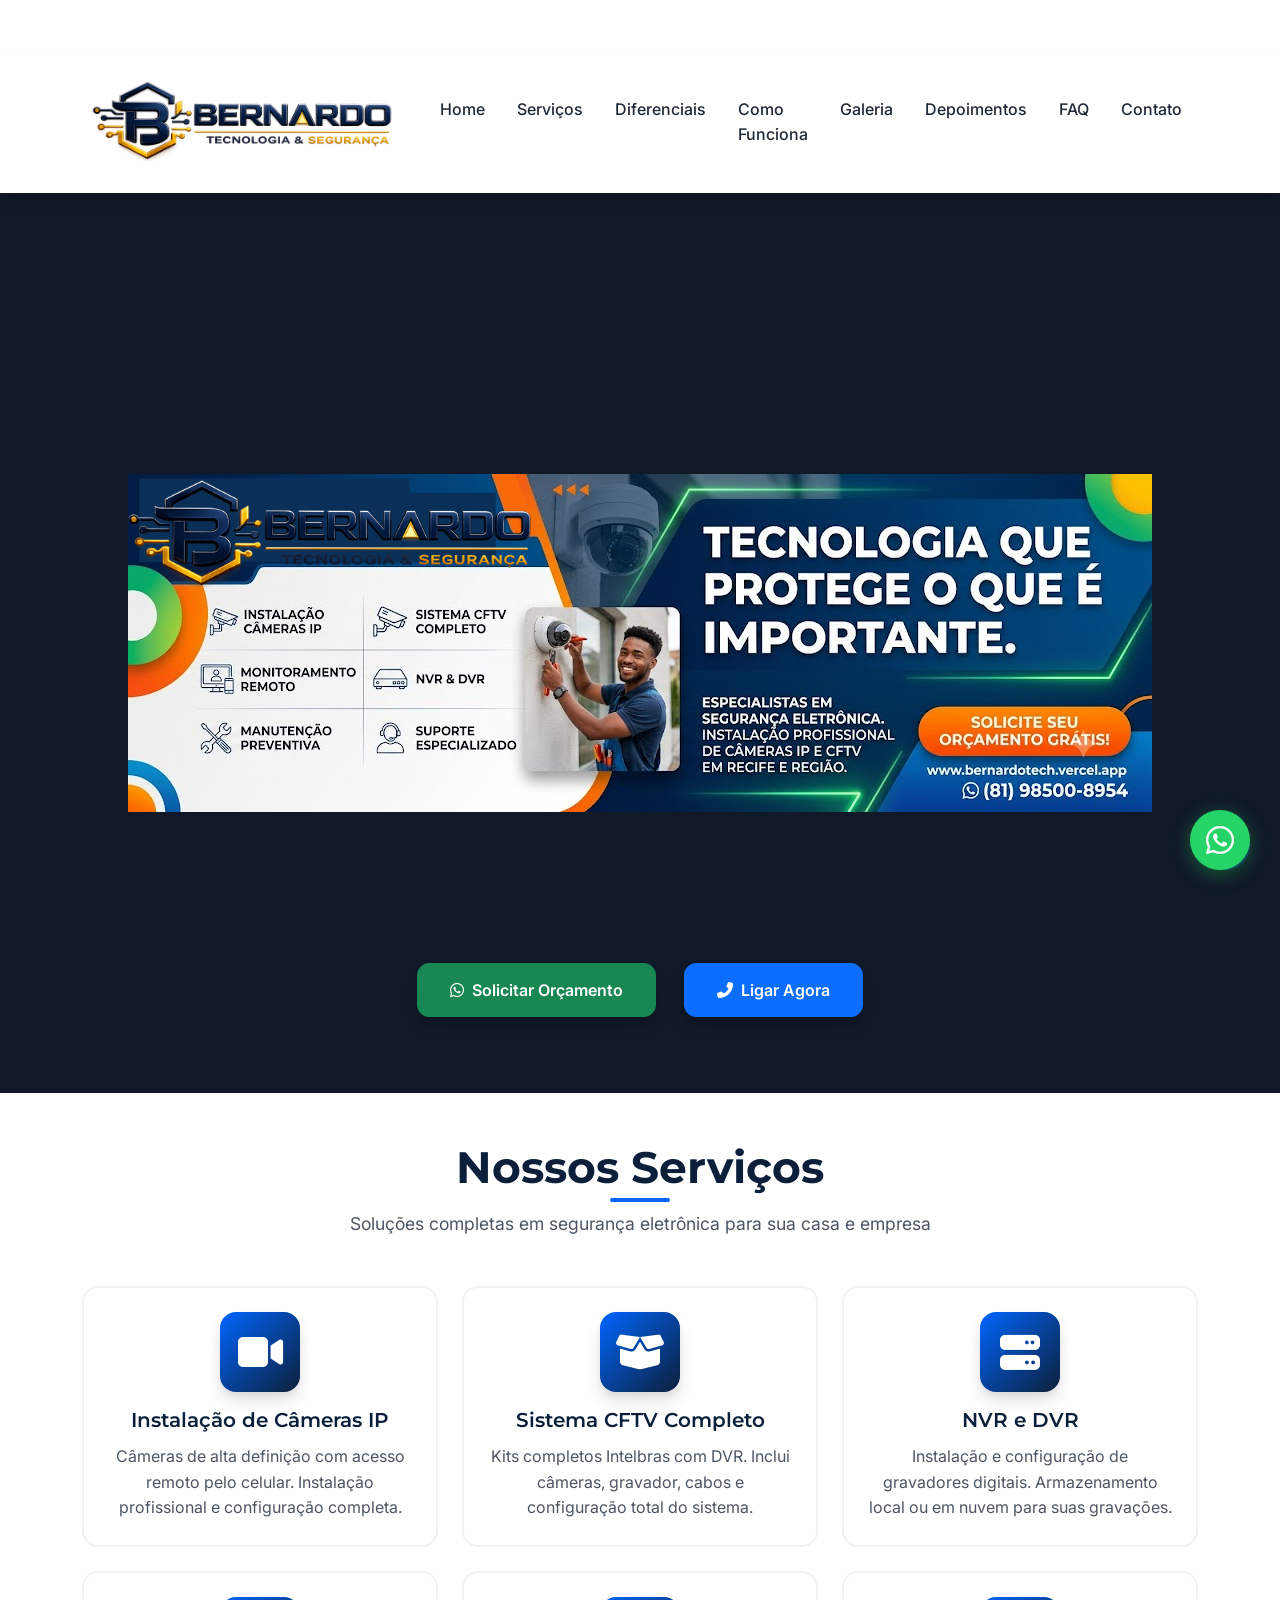
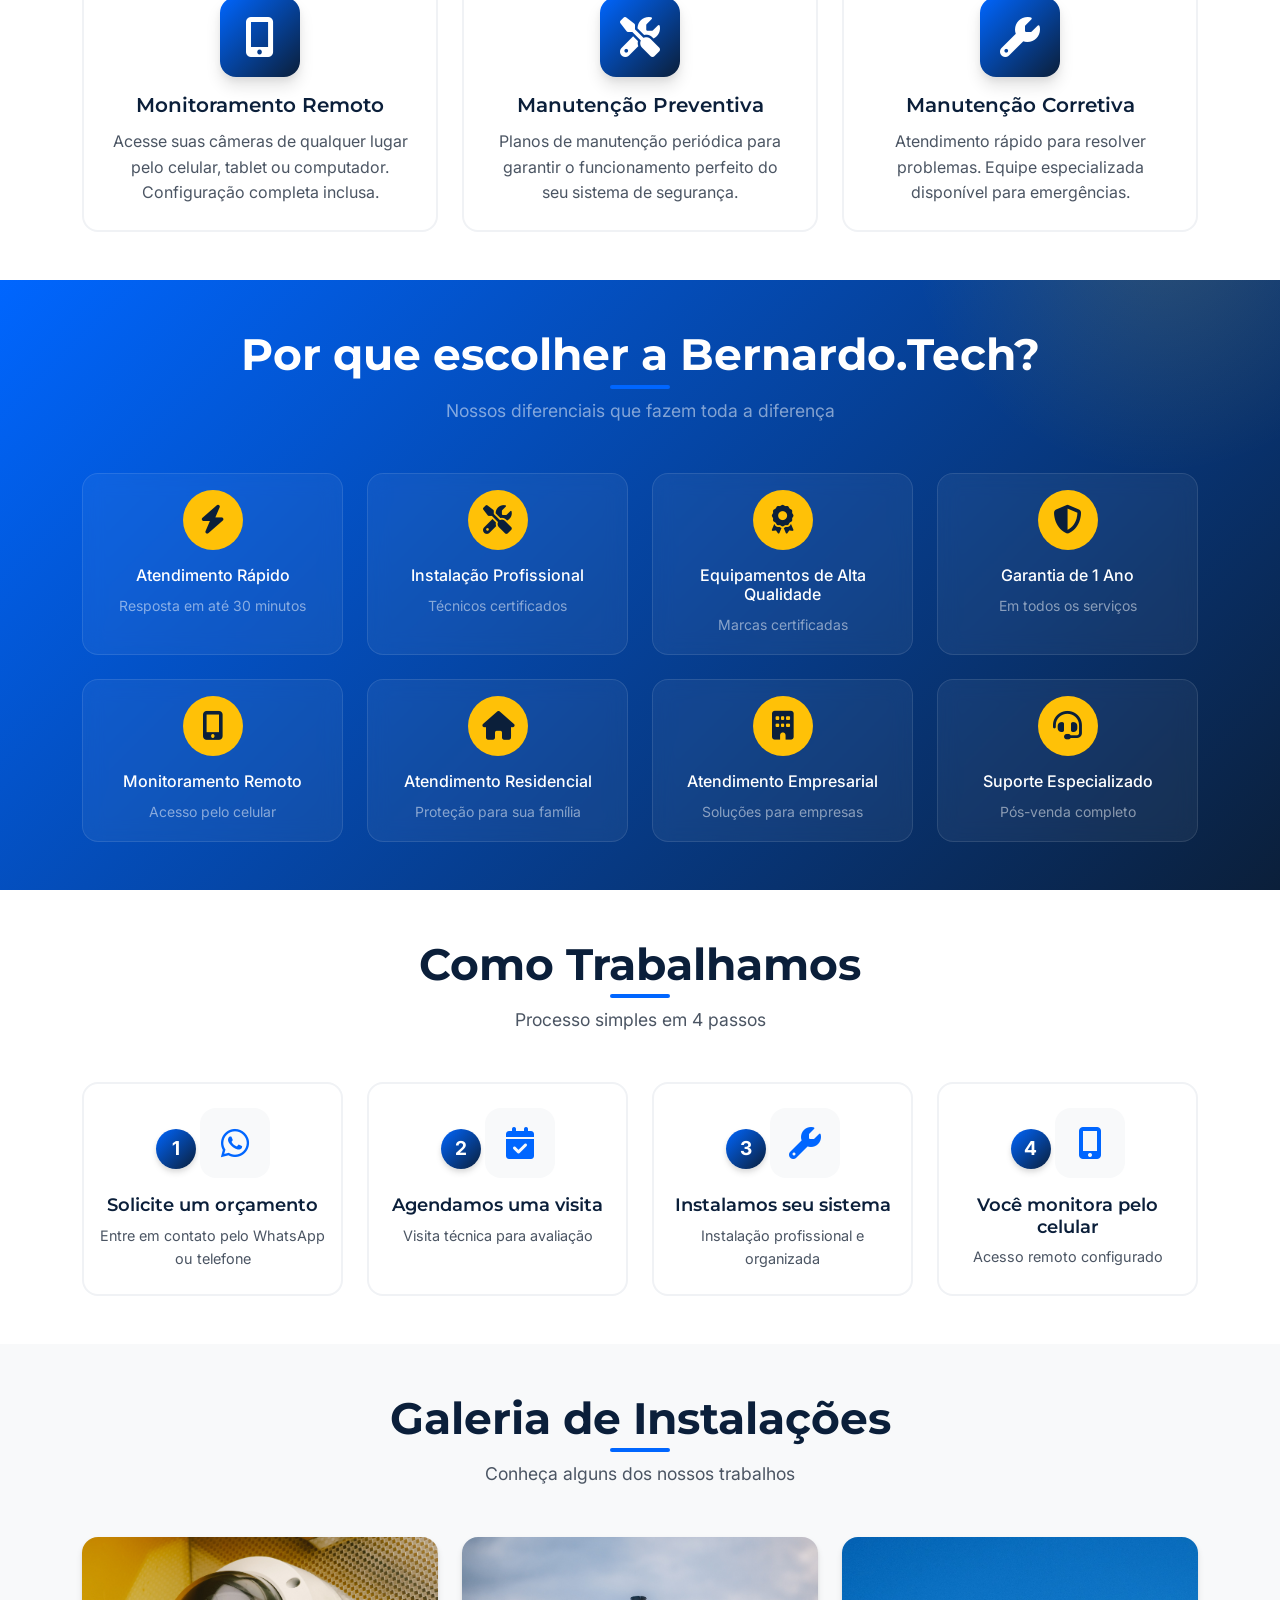
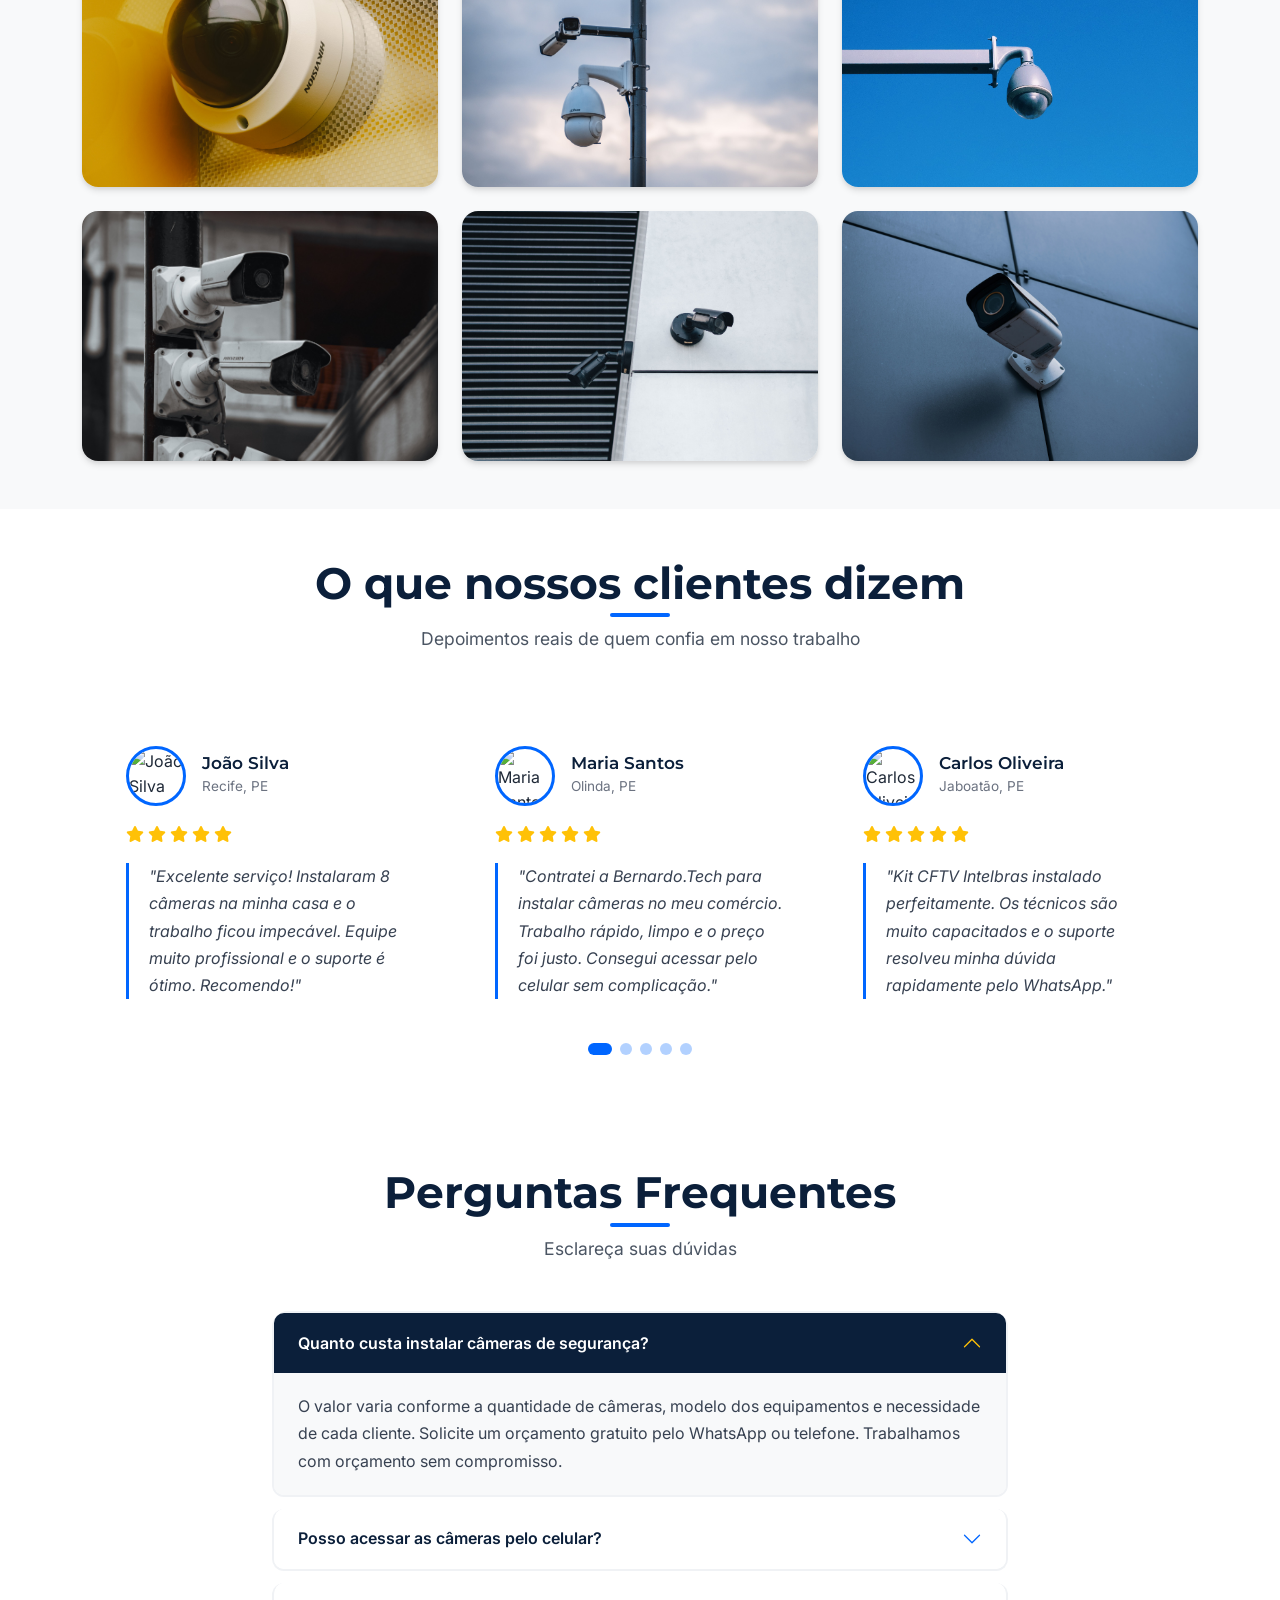
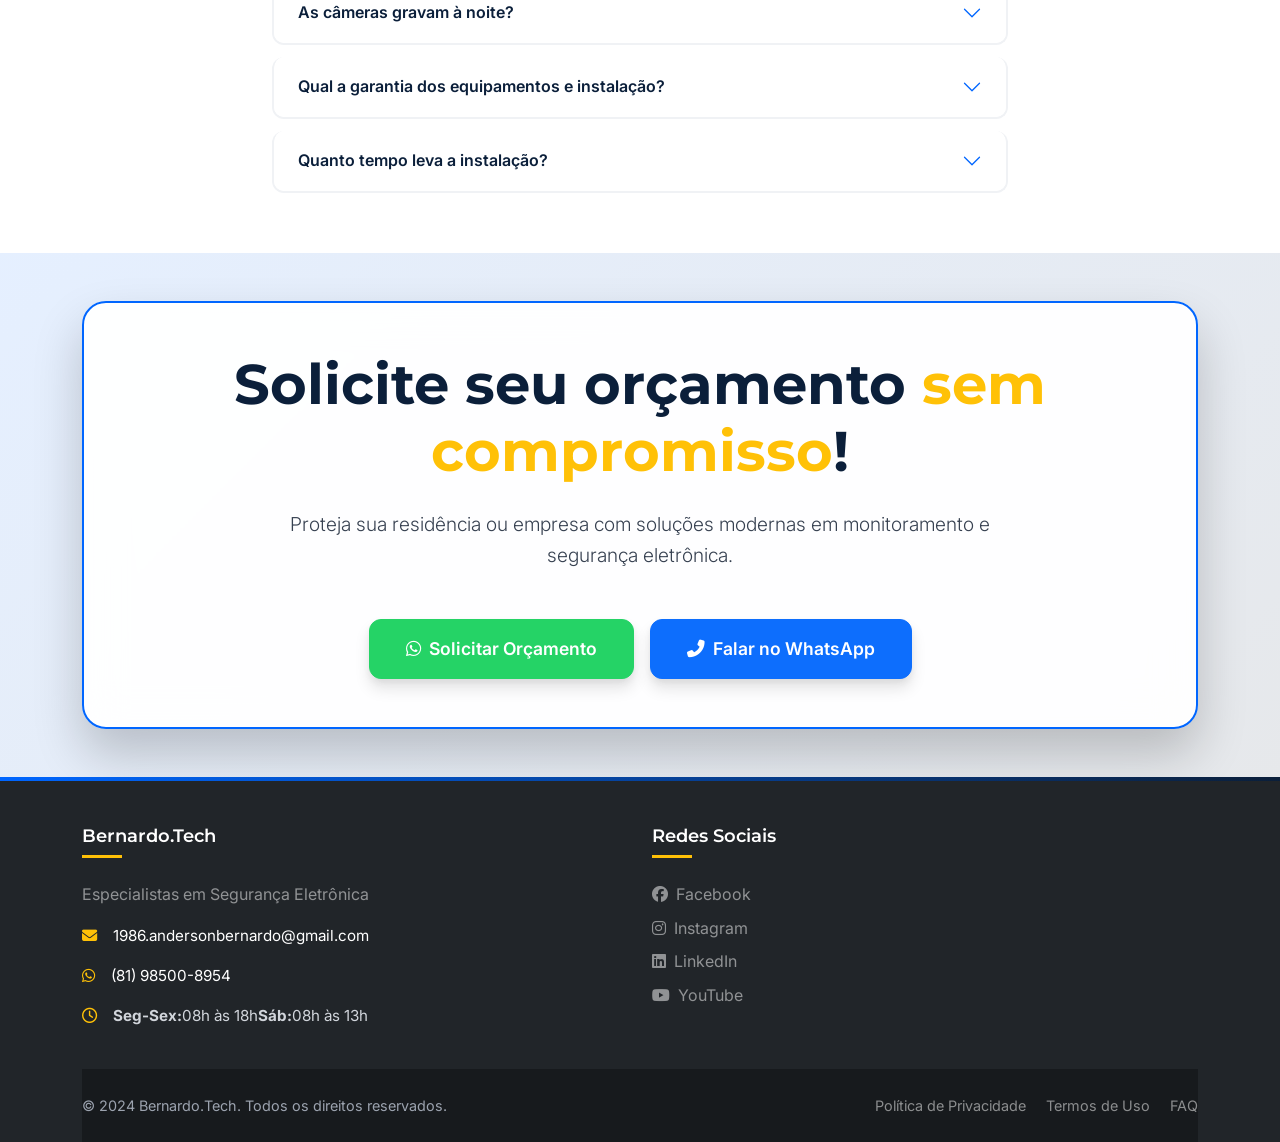
==== public/index.html @ e2baa90a "atualização do projeto" ====
<!DOCTYPE html>
<html lang="pt-BR">
<head>
    <!-- Meta Tags Básicas -->
    <meta charset="UTF-8">
    <meta name="viewport" content="width=device-width, initial-scale=1.0">
    <meta name="description" content="Bernardo.Tech - Especialistas em instalação de câmeras IP, CFTV, DVR e NVR em Recife. Monitoramento remoto, configuração de acesso pelo celular. Orçamento sem compromisso! WhatsApp: (81) 98500-8954">
    <meta name="keywords" content="instalação de câmeras, CFTV, câmeras IP, DVR, NVR, monitoramento remoto, segurança eletrônica, Recife, Pernambico">
    <meta name="author" content="Bernardo.Tech">
    <meta name="robots" content="index, follow">
    <meta name="geo.region" content="BR-PE">
    <meta name="geo.placename" content="Recife">
    
    <!-- Open Graph / Facebook -->
    <meta property="og:type" content="website">
    <meta property="og:url" content="https://www.bernardotech.com.br/">
    <meta property="og:title" content="Bernardo.Tech - Especialistas em Segurança Eletrônica">
    <meta property="og:description" content="Instalação de câmeras IP, CFTV, DVR, NVR. Monitoramento remoto em Recife e região.">
    <meta property="og:image" content="images/og-image.jpg">
    <meta property="og:locale" content="pt_BR">
    
    <!-- Twitter -->
    <meta property="twitter:card" content="summary_large_image">
    <meta property="twitter:url" content="https://www.bernardotech.com.br/">
    <meta property="twitter:title" content="Bernardo.Tech - Segurança Eletrônica">
    <meta property="twitter:description" content="Especialistas em CFTV e câmeras IP em Recife.">
    <meta property="twitter:image" content="images/og-image.jpg">
    
    <!-- Schema.org para SEO Local -->
    <script type="application/ld+json">
    {
      "@context": "https://schema.org",
      "@type": "LocalBusiness",
      "name": "Bernardo.Tech",
      "description": "Empresa especializada em instalação de sistemas de segurança eletrônica",
      "telephone": "+5581985008954",
      "email": "1986.andersonbernardo@gmail.com",
      "address": {
        "@type": "PostalAddress",
        "addressLocality": "Recife",
        "addressRegion": "PE",
        "addressCountry": "BR"
      },
      "openingHours": "Mo-Fr 08:00-18:00, Sa 08:00-13:00",
      "priceRange": "$$"
    }
    </script>
    
    <!-- Canonical URL -->
    <link rel="canonical" href="https://www.bernardotech.com.br/">
    
    <!-- Favicon -->
    <!-- Favicon -->
    <link rel="icon" type="image/png" sizes="32x32" href="img/favicon.png">
    <link rel="apple-touch-icon" href="img/favicon.png">
    
    <!-- Fontes Google -->
    <link rel="preconnect" href="https://fonts.googleapis.com">
    <link rel="preconnect" href="https://fonts.gstatic.com" crossorigin>
    <link href="https://fonts.googleapis.com/css2?family=Inter:wght@300;400;500;600;700&family=Montserrat:wght@400;500;600;700;800&family=Poppins:wght@300;400;500;600;700&display=swap" rel="stylesheet">
    
    <!-- Bootstrap 5 CSS -->
    <link href="https://cdn.jsdelivr.net/npm/bootstrap@5.3.2/dist/css/bootstrap.min.css" rel="stylesheet">
    
    <!-- Font Awesome 6 -->
    <link rel="stylesheet" href="https://cdnjs.cloudflare.com/ajax/libs/font-awesome/6.5.1/css/all.min.css">
    
    <!-- AOS - Animate On Scroll -->
    <link href="https://unpkg.com/aos@2.3.1/dist/aos.css" rel="stylesheet">
    
    <!-- Swiper.js CSS -->
    <link rel="stylesheet" href="https://cdn.jsdelivr.net/npm/swiper@11/swiper-bundle.min.css">
    
    <!-- CSS Customizado -->
    <link rel="stylesheet" href="css/style.css">
    
    <title>Bernardo.Tech - Especialistas em Segurança Eletrônica | CFTV e Câmeras IP em Recife</title>
</head>
<body>
    <!-- Loading Screen -->
    <div id="loading-screen" class="loading-screen">
        <div class="loader">
            <div class="loader-spinner"></div>
        </div>
    </div>

    <!-- Barra Superior -->
    <div class="top-bar" id="topBar">
        <div class="container">
            <div class="row align-items-center">
                <div class="col-lg-6">
                    <ul class="top-bar-info list-unstyled mb-0">
                        <li class="me-lg-4 mb-2 mb-lg-0">
                            
                        </li>
                        <li class="me-lg-4 mb-2 mb-lg-0">
                            <a href="https://wa.me/5581985008954" target="_blank">
                                <i class="fab fa-whatsapp me-2"></i>(81) 98500-8954
                            </a>
                        </li>
                        <li class="me-lg-4 mb-2 mb-lg-0">
                            <a href="mailto:1986.andersonbernardo@gmail.com">
                                <i class="fas fa-envelope me-2"></i>1986.andersonbernardo@gmail.com
                            </a>
                        </li>
                        <li class="d-none d-lg-inline-block">
                            <i class="far fa-clock me-2"></i>Seg-Sex: 08h às 18h | Sáb: 08h às 13h
                        </li>
                        </ul>
                            </div>
                <div class="col-lg-6 text-lg-end">
                    <ul class="top-bar-social list-unstyled mb-0">
                        <li class="me-3">
                            <a href="#" aria-label="Facebook"><i class="fab fa-facebook-f"></i></a>
                        </li>
                        <li class="me-3">
                            <a href="#" aria-label="Instagram"><i class="fab fa-instagram"></i></a>
                        </li>
                        <li class="me-3">
                            <a href="#" aria-label="LinkedIn"><i class="fab fa-linkedin-in"></i></a>
                        </li>
                        <li>
                            <a href="#" aria-label="YouTube"><i class="fab fa-youtube"></i></a>
                        </li>
                    </ul>
                </div>
            </div>
        </div>
    </div>

    <!-- Navegação Principal -->
    <nav class="navbar navbar-expand-lg navbar-dark sticky-top" id="mainNav">
        <div class="container">
            <a class="navbar-brand" href="#">
             <img src="img/logo1.png" alt="Bernardo.Tech" class="logo1">
            </a>
            <button class="navbar-toggler" type="button" data-bs-toggle="collapse" data-bs-target="#navbarNav" 
                    aria-controls="navbarNav" aria-expanded="false" aria-label="Toggle navigation">
                <span class="navbar-toggler-icon"></span>
            </button>
            
            <div class="collapse navbar-collapse" id="navbarNav">
                <ul class="navbar-nav ms-auto">
                    <li class="nav-item">
                        <a class="nav-link active" href="#home">Home</a>
                    </li>
                    <li class="nav-item">
                        <a class="nav-link" href="#servicos">Serviços</a>
                    </li>
                    <li class="nav-item">
                        <a class="nav-link" href="#diferenciais">Diferenciais</a>
                    </li>
                    <li class="nav-item">
                        <a class="nav-link" href="#como-funciona">Como Funciona</a>
                    </li>
                    <li class="nav-item">
                        <a class="nav-link" href="#galeria">Galeria</a>
                    </li>
                    <li class="nav-item">
                        <a class="nav-link" href="#depoimentos">Depoimentos</a>
                    </li>
                    <li class="nav-item">
                        <a class="nav-link" href="#faq">FAQ</a>
                    </li>
                    <li class="nav-item">
                        <a class="nav-link" href="#contato">Contato</a>
                    </li>
                </ul>
            </div>
        </div>
    </nav>

    <!-- Hero Section -->
    <section class="hero-section" id="home">
        <div class="hero-image-container">
            <img src="img/about-technician.jpg" alt="Técnico em segurança eletrônica" class="hero-image">
        </div>
        
        <div class="hero-buttons-container">
            <a href="https://wa.me/5581985008954?text=Olá! Gostaria de solicitar um orçamento para segurança eletrônica." class="btn btn-success btn-lg me-3 mb-3" target="_blank">
                <i class="fab fa-whatsapp me-2"></i>Solicitar Orçamento
            </a>
            <a href="tel:+5581985008954" class="btn btn-primary btn-lg mb-3">
                <i class="fas fa-phone-alt me-2"></i>Ligar Agora
            </a>
        </div>
    </section>

    <!-- Seção Serviços -->
    <section class="services-section py-5" id="servicos">
        <div class="container">
            <div class="section-header text-center mb-5" data-aos="fade-up">
                <h2 class="section-title">Nossos Serviços</h2>
                <p class="section-subtitle">Soluções completas em segurança eletrônica para sua casa e empresa</p>
            </div>
            
            <div class="row g-4">
                <div class="col-lg-4 col-md-6" data-aos="fade-up" data-aos-delay="100">
                    <div class="service-card glass-card h-100 text-center p-4">
                        <div class="service-icon mb-3">
                            <i class="fas fa-video"></i>
                        </div>
                        <h4>Instalação de Câmeras IP</h4>
                        <p>Câmeras de alta definição com acesso remoto pelo celular. Instalação profissional e configuração completa.</p>
                    </div>
                </div>
                
                <div class="col-lg-4 col-md-6" data-aos="fade-up" data-aos-delay="150">
                    <div class="service-card glass-card h-100 text-center p-4">
                        <div class="service-icon mb-3">
                            <i class="fas fa-box-open"></i>
                        </div>
                        <h4>Sistema CFTV Completo</h4>
                        <p>Kits completos Intelbras com DVR. Inclui câmeras, gravador, cabos e configuração total do sistema.</p>
                    </div>
                </div>
                
                <div class="col-lg-4 col-md-6" data-aos="fade-up" data-aos-delay="200">
                    <div class="service-card glass-card h-100 text-center p-4">
                        <div class="service-icon mb-3">
                            <i class="fas fa-server"></i>
                        </div>
                        <h4>NVR e DVR</h4>
                        <p>Instalação e configuração de gravadores digitais. Armazenamento local ou em nuvem para suas gravações.</p>
                    </div>
                </div>
                
                <div class="col-lg-4 col-md-6" data-aos="fade-up" data-aos-delay="250">
                    <div class="service-card glass-card h-100 text-center p-4">
                        <div class="service-icon mb-3">
                            <i class="fas fa-mobile-alt"></i>
                        </div>
                        <h4>Monitoramento Remoto</h4>
                        <p>Acesse suas câmeras de qualquer lugar pelo celular, tablet ou computador. Configuração completa inclusa.</p>
                    </div>
                </div>
                
                <div class="col-lg-4 col-md-6" data-aos="fade-up" data-aos-delay="300">
                    <div class="service-card glass-card h-100 text-center p-4">
                        <div class="service-icon mb-3">
                            <i class="fas fa-tools"></i>
                        </div>
                        <h4>Manutenção Preventiva</h4>
                        <p>Planos de manutenção periódica para garantir o funcionamento perfeito do seu sistema de segurança.</p>
                    </div>
                </div>
                
                <div class="col-lg-4 col-md-6 mx-auto" data-aos="fade-up" data-aos-delay="350">
                    <div class="service-card glass-card h-100 text-center p-4">
                        <div class="service-icon mb-3">
                            <i class="fas fa-wrench"></i>
                        </div>
                        <h4>Manutenção Corretiva</h4>
                        <p>Atendimento rápido para resolver problemas. Equipe especializada disponível para emergências.</p>
                    </div>
                </div>
            </div>
        </div>
    </section>

    <!-- Seção Diferenciais -->
    <section class="differentials-section py-5 bg-dark text-white" id="diferenciais">
        <div class="container">
            <div class="section-header text-center mb-5" data-aos="fade-up">
                <h2 class="section-title text-white">Por que escolher a Bernardo.Tech?</h2>
                <p class="section-subtitle text-white-50">Nossos diferenciais que fazem toda a diferença</p>
            </div>
            
            <div class="row g-4">
                <div class="col-6 col-md-4 col-lg-3" data-aos="fade-up" data-aos-delay="100">
                    <div class="differential-item text-center p-3">
                        <div class="differential-icon mb-3">
                            <i class="fas fa-bolt"></i>
                        </div>
                        <h6>Atendimento Rápido</h6>
                        <small class="text-white-50">Resposta em até 30 minutos</small>
                    </div>
                </div>
                
                <div class="col-6 col-md-4 col-lg-3" data-aos="fade-up" data-aos-delay="150">
                    <div class="differential-item text-center p-3">
                        <div class="differential-icon mb-3">
                            <i class="fas fa-tools"></i>
                        </div>
                        <h6>Instalação Profissional</h6>
                        <small class="text-white-50">Técnicos certificados</small>
                    </div>
                </div>
                
                <div class="col-6 col-md-4 col-lg-3" data-aos="fade-up" data-aos-delay="200">
                    <div class="differential-item text-center p-3">
                        <div class="differential-icon mb-3">
                            <i class="fas fa-award"></i>
                        </div>
                        <h6>Equipamentos de Alta Qualidade</h6>
                        <small class="text-white-50">Marcas certificadas</small>
                    </div>
                </div>
                
                <div class="col-6 col-md-4 col-lg-3" data-aos="fade-up" data-aos-delay="250">
                    <div class="differential-item text-center p-3">
                        <div class="differential-icon mb-3">
                            <i class="fas fa-shield-alt"></i>
                        </div>
                        <h6>Garantia de 1 Ano</h6>
                        <small class="text-white-50">Em todos os serviços</small>
                    </div>
                </div>
                
                <div class="col-6 col-md-4 col-lg-3" data-aos="fade-up" data-aos-delay="300">
                    <div class="differential-item text-center p-3">
                        <div class="differential-icon mb-3">
                            <i class="fas fa-mobile-alt"></i>
                        </div>
                        <h6>Monitoramento Remoto</h6>
                        <small class="text-white-50">Acesso pelo celular</small>
                    </div>
                </div>
                
                <div class="col-6 col-md-4 col-lg-3" data-aos="fade-up" data-aos-delay="350">
                    <div class="differential-item text-center p-3">
                        <div class="differential-icon mb-3">
                            <i class="fas fa-home"></i>
                        </div>
                        <h6>Atendimento Residencial</h6>
                        <small class="text-white-50">Proteção para sua família</small>
                    </div>
                </div>
                
                <div class="col-6 col-md-4 col-lg-3" data-aos="fade-up" data-aos-delay="400">
                    <div class="differential-item text-center p-3">
                        <div class="differential-icon mb-3">
                            <i class="fas fa-building"></i>
                        </div>
                        <h6>Atendimento Empresarial</h6>
                        <small class="text-white-50">Soluções para empresas</small>
                    </div>
                </div>
                
                <div class="col-6 col-md-4 col-lg-3" data-aos="fade-up" data-aos-delay="450">
                    <div class="differential-item text-center p-3">
                        <div class="differential-icon mb-3">
                            <i class="fas fa-headset"></i>
                        </div>
                        <h6>Suporte Especializado</h6>
                        <small class="text-white-50">Pós-venda completo</small>
                    </div>
                </div>
            </div>
        </div>
    </section>

    <!-- Seção Como Funciona -->
    <section class="how-it-works-section py-5" id="como-funciona">
        <div class="container">
            <div class="section-header text-center mb-5" data-aos="fade-up">
                <h2 class="section-title">Como Trabalhamos</h2>
                <p class="section-subtitle">Processo simples em 4 passos</p>
            </div>
            
            <div class="steps-wrapper">
                <div class="row g-4">
                    <div class="col-6 col-md-4 col-lg-3" data-aos="zoom-in" data-aos-delay="100">
                        <div class="step-card text-center">
                            <div class="step-number">1</div>
                            <div class="step-icon">
                                <i class="fab fa-whatsapp"></i>
                            </div>
                            <h5>Solicite um orçamento</h5>
                            <p>Entre em contato pelo WhatsApp ou telefone</p>
                        </div>
                    </div>
                    
                    <div class="col-6 col-md-4 col-lg-3" data-aos="zoom-in" data-aos-delay="200">
                        <div class="step-card text-center">
                            <div class="step-number">2</div>
                            <div class="step-icon">
                                <i class="fas fa-calendar-check"></i>
                            </div>
                            <h5>Agendamos uma visita</h5>
                            <p>Visita técnica para avaliação</p>
                        </div>
                    </div>
                    
                    <div class="col-6 col-md-4 col-lg-3" data-aos="zoom-in" data-aos-delay="300">
                        <div class="step-card text-center">
                            <div class="step-number">3</div>
                            <div class="step-icon">
                                <i class="fas fa-wrench"></i>
                            </div>
                            <h5>Instalamos seu sistema</h5>
                            <p>Instalação profissional e organizada</p>
                        </div>
                    </div>
                    
                    <div class="col-6 col-md-4 col-lg-3" data-aos="zoom-in" data-aos-delay="400">
                        <div class="step-card text-center">
                            <div class="step-number">4</div>
                            <div class="step-icon">
                                <i class="fas fa-mobile-alt"></i>
                            </div>
                            <h5>Você monitora pelo celular</h5>
                            <p>Acesso remoto configurado</p>
                        </div>
                    </div>
                </div>
            </div>
        </div>
    </section>

    <!-- Seção Galeria -->
    <section class="gallery-section py-5 bg-light" id="galeria">
        <div class="container">
            <div class="section-header text-center mb-5" data-aos="fade-up">
                <h2 class="section-title">Galeria de Instalações</h2>
                <p class="section-subtitle">Conheça alguns dos nossos trabalhos</p>
            </div>
            
            <div class="row g-4">
                <div class="col-lg-4 col-md-6" data-aos="fade-up" data-aos-delay="100">
                    <div class="gallery-item">
                        <img src="img/gallery-2.jpg" 
                             alt="Instalação de câmeras" class="gallery-image img-fluid rounded-3 shadow" loading="lazy">
                    </div>
                </div>
                
                <div class="col-lg-4 col-md-6" data-aos="fade-up" data-aos-delay="150">
                    <div class="gallery-item">
                        <img src="img/gallery-3.jpg" 
                             alt="DVR Intelbras" class="gallery-image img-fluid rounded-3 shadow" loading="lazy">
                    </div>
                </div>
                
                <div class="col-lg-4 col-md-6" data-aos="fade-up" data-aos-delay="200">
                    <div class="gallery-item">
                        <img src="img/gallery-4.jpg" 
                             alt="Central de monitoramento" class="gallery-image img-fluid rounded-3 shadow" loading="lazy">
                    </div>
                </div>
                
                <div class="col-lg-4 col-md-6" data-aos="fade-up" data-aos-delay="250">
                    <div class="gallery-item">
                        <img src="img/gallery-5.jpg" 
                             alt="Técnico instalando" class="gallery-image img-fluid rounded-3 shadow" loading="lazy">
                    </div>
                </div>
                
                <div class="col-lg-4 col-md-6" data-aos="fade-up" data-aos-delay="300">
                    <div class="gallery-item">
                        <img src="img/gallery-6.jpg" 
                             alt="Câmera Dome" class="gallery-image img-fluid rounded-3 shadow" loading="lazy">
                    </div>
                </div>
                
                <div class="col-lg-4 col-md-6" data-aos="fade-up" data-aos-delay="350">
                    <div class="gallery-item">
                        <img src="img/gallery-1.jpg" 
                             alt="Cabeamento organizado" class="gallery-image img-fluid rounded-3 shadow" loading="lazy">
                    </div>
                </div>
            </div>
        </div>
    </section>

    <!-- Seção Depoimentos -->
    <section class="testimonials-section py-5" id="depoimentos">
        <div class="container">
            <div class="section-header text-center mb-5" data-aos="fade-up">
                <h2 class="section-title">O que nossos clientes dizem</h2>
                <p class="section-subtitle">Depoimentos reais de quem confia em nosso trabalho</p>
            </div>
            
            <div class="swiper testimonials-swiper" data-aos="fade-up" data-aos-delay="200">
            <div class="swiper-wrapper">
                <!-- Depoimento 1 -->
                    <div class="swiper-slide">
                        <div class="testimonial-card glass-card p-4">
                            <div class="testimonial-header d-flex align-items-center mb-3">
                                <img src="https://images.unsplash.com/photo-1507003211169-0a1dd7228f2d?w=100&q=80" 
                                     alt="João Silva" class="testimonial-avatar rounded-circle me-3" loading="lazy">
                                <div>
                                    <h6 class="testimonial-name mb-0">João Silva</h6>
                                    <small class="testimonial-location">Recife, PE</small>
                                </div>
                            </div>
                            <div class="testimonial-rating mb-3">
                                <i class="fas fa-star text-warning"></i>
                <i class="fas fa-star text-warning"></i>
                <i class="fas fa-star text-warning"></i>
                <i class="fas fa-star text-warning"></i>
                <i class="fas fa-star text-warning"></i>
              </div>
              <p class="testimonial-text">"Excelente serviço! Instalaram 8 câmeras na minha casa e o trabalho ficou impecável. Equipe muito profissional e o suporte é ótimo. Recomendo!"</p>
            </div>
          </div>
          
                    <!-- Depoimento 2 -->
                    <div class="swiper-slide">
                        <div class="testimonial-card glass-card p-4">
                            <div class="testimonial-header d-flex align-items-center mb-3">
                                <img src="https://images.unsplash.com/photo-1494790108377-be9c29b29330?w=100&q=80" 
                                     alt="Maria Santos" class="testimonial-avatar rounded-circle me-3" loading="lazy">
                                <div>
                                    <h6 class="testimonial-name mb-0">Maria Santos</h6>
                                    <small class="testimonial-location">Olinda, PE</small>
                                </div>
                            </div>
                            <div class="testimonial-rating mb-3">
                                <i class="fas fa-star text-warning"></i>
                <i class="fas fa-star text-warning"></i>
                <i class="fas fa-star text-warning"></i>
                <i class="fas fa-star text-warning"></i>
                <i class="fas fa-star text-warning"></i>
              </div>
              <p class="testimonial-text">"Contratei a Bernardo.Tech para instalar câmeras no meu comércio. Trabalho rápido, limpo e o preço foi justo. Consegui acessar pelo celular sem complicação."</p>
            </div>
          </div>
          
                    <!-- Depoimento 3 -->
                    <div class="swiper-slide">
                        <div class="testimonial-card glass-card p-4">
                            <div class="testimonial-header d-flex align-items-center mb-3">
                                <img src="https://images.unsplash.com/photo-1472099645785-5658abf4ff4e?w=100&q=80" 
                                     alt="Carlos Oliveira" class="testimonial-avatar rounded-circle me-3" loading="lazy">
                                <div>
                                    <h6 class="testimonial-name mb-0">Carlos Oliveira</h6>
                                    <small class="testimonial-location">Jaboatão, PE</small>
                                </div>
                            </div>
                            <div class="testimonial-rating mb-3">
                                <i class="fas fa-star text-warning"></i>
                <i class="fas fa-star text-warning"></i>
                <i class="fas fa-star text-warning"></i>
                <i class="fas fa-star text-warning"></i>
                <i class="fas fa-star text-warning"></i>
              </div>
              <p class="testimonial-text">"Kit CFTV Intelbras instalado perfeitamente. Os técnicos são muito capacitados e o suporte resolveu minha dúvida rapidamente pelo WhatsApp."</p>
            </div>
          </div>
          
                    <!-- Depoimento 4 -->
                    <div class="swiper-slide">
                        <div class="testimonial-card glass-card p-4">
                            <div class="testimonial-header d-flex align-items-center mb-3">
                                <img src="https://images.unsplash.com/photo-1438761681033-6461ffad8d80?w=100&q=80" 
                                     alt="Ana Costa" class="testimonial-avatar rounded-circle me-3" loading="lazy">
                                <div>
                                    <h6 class="testimonial-name mb-0">Ana Costa</h6>
                                    <small class="testimonial-location">Recife, PE</small>
                                </div>
                            </div>
                            <div class="testimonial-rating mb-3">
                                <i class="fas fa-star text-warning"></i>
                <i class="fas fa-star text-warning"></i>
                <i class="fas fa-star text-warning"></i>
                <i class="fas fa-star text-warning"></i>
                <i class="fas fa-star text-warning"></i>
              </div>
              <p class="testimonial-text">"Instalaram câmeras IP no meu condomínio. Trabalho de primeira qualidade, cabeamento organizado e tudo funcionando perfeitamente. Muito satisfeita!"</p>
            </div>
          </div>
          
                    <!-- Depoimento 5 -->
                    <div class="swiper-slide">
                        <div class="testimonial-card glass-card p-4">
                            <div class="testimonial-header d-flex align-items-center mb-3">
                                <img src="https://images.unsplash.com/photo-1500648767791-00dcc994a43e?w=100&q=80" 
                                     alt="Pedro Almeida" class="testimonial-avatar rounded-circle me-3" loading="lazy">
                                <div>
                                    <h6 class="testimonial-name mb-0">Pedro Almeida</h6>
                                    <small class="testimonial-location">Camaragibe, PE</small>
                                </div>
                            </div>
                            <div class="testimonial-rating mb-3">
                                <i class="fas fa-star text-warning"></i>
                <i class="fas fa-star text-warning"></i>
                <i class="fas fa-star text-warning"></i>
                <i class="fas fa-star text-warning"></i>
                <i class="fas fa-star text-warning"></i>
              </div>
              <p class="testimonial-text">"Profissionais extremamente capacitados. Minha empresa agora está completamente protegida. Orçamento justo e sem surpresas. Parabéns à equipe Bernardo.Tech!"</p>
            </div>
          </div>
        </div>
        
                <div class="swiper-pagination mt-4"></div>
            </div>
        </div>
    </section>

    <!-- Seção Perguntas Frequentes -->
    <section class="faq-section py-5" id="faq">
        <div class="container">
            <div class="section-header text-center mb-5" data-aos="fade-up">
                <h2 class="section-title">Perguntas Frequentes</h2>
                <p class="section-subtitle">Esclareça suas dúvidas</p>
            </div>
            
            <div class="row justify-content-center">
                <div class="col-lg-8" data-aos="fade-up" data-aos-delay="100">
                    <div class="accordion" id="faqAccordion">
                        <!-- Pergunta 1 -->
                        <div class="accordion-item">
                            <h3 class="accordion-header">
                                <button class="accordion-button" type="button" data-bs-toggle="collapse" 
                                        data-bs-target="#faq1" aria-expanded="true">
                                    Quanto custa instalar câmeras de segurança?
                                </button>
                            </h3>
                            <div id="faq1" class="accordion-collapse collapse show" data-bs-parent="#faqAccordion">
                                <div class="accordion-body">
                                    O valor varia conforme a quantidade de câmeras, modelo dos equipamentos e necessidade de cada cliente. Solicite um orçamento gratuito pelo WhatsApp ou telefone. Trabalhamos com orçamento sem compromisso.
                                </div>
                            </div>
                        </div>
                        
                        <!-- Pergunta 2 -->
                        <div class="accordion-item">
                            <h3 class="accordion-header">
                                <button class="accordion-button collapsed" type="button" data-bs-toggle="collapse" 
                                        data-bs-target="#faq2" aria-expanded="false">
                                    Posso acessar as câmeras pelo celular?
                                </button>
                            </h3>
                            <div id="faq2" class="accordion-collapse collapse" data-bs-parent="#faqAccordion">
                                <div class="accordion-body">
                                    Sim! Disponibilizamos aplicativos gratuitos para Android e iOS. Nossa equipe realiza toda a configuração para você acessar suas câmeras de qualquer lugar do mundo.
                                </div>
                            </div>
                        </div>
                        
                        <!-- Pergunta 3 -->
                        <div class="accordion-item">
                            <h3 class="accordion-header">
                                <button class="accordion-button collapsed" type="button" data-bs-toggle="collapse" 
                                        data-bs-target="#faq3" aria-expanded="false">
                                    As câmeras gravam à noite?
                                </button>
                            </h3>
                            <div id="faq3" class="accordion-collapse collapse" data-bs-parent="#faqAccordion">
                                <div class="accordion-body">
                                    Sim! Nossas câmeras possuem infravermelho (IR) que permite gravação e visualização em completa escuridão. Alguns modelos contam com tecnologia para imagens coloridas mesmo com baixa luminosidade.
                                </div>
                            </div>
                        </div>
                        
                        <!-- Pergunta 4 -->
                        <div class="accordion-item">
                            <h3 class="accordion-header">
                                <button class="accordion-button collapsed" type="button" data-bs-toggle="collapse" 
                                        data-bs-target="#faq4" aria-expanded="false">
                                    Qual a garantia dos equipamentos e instalação?
                                </button>
                            </h3>
                            <div id="faq4" class="accordion-collapse collapse" data-bs-parent="#faqAccordion">
                                <div class="accordion-body">
                                    Oferecemos 1 ano de garantia para todos os equipamentos e serviços de instalação. Alguns produtos possuem garantia estendida de até 3 anos mediante solicitação.
                                </div>
                            </div>
                        </div>
                        
                        <!-- Pergunta 5 -->
                        <div class="accordion-item">
                            <h3 class="accordion-header">
                                <button class="accordion-button collapsed" type="button" data-bs-toggle="collapse" 
                                        data-bs-target="#faq5" aria-expanded="false">
                                    Quanto tempo leva a instalação?
                                </button>
                            </h3>
                            <div id="faq5" class="accordion-collapse collapse" data-bs-parent="#faqAccordion">
                                <div class="accordion-body">
                                    Para residências, geralmente entre 2 a 4 horas. Para projetos maiores como condomínios e empresas, pode levar de 1 a 3 dias. Sempre fornecemos um prazo estimado antes de iniciar o trabalho.
                                </div>
                            </div>
                        </div>
                    </div>
                </div>
            </div>
        </div>
    </section>

    <!-- Seção CTA Final -->
    <section class="cta-section py-5" id="orcamento">
        <div class="container">
            <div class="cta-card glass-card p-5 text-center" data-aos="zoom-in">
                <h2 class="cta-title display-4 fw-bold mb-4">Solicite seu orçamento <span class="text-warning">sem compromisso</span>!</h2>
                <p class="cta-text lead mb-5">
                    Proteja sua residência ou empresa com soluções modernas em monitoramento e segurança eletrônica.
                </p>
                <div class="d-flex flex-wrap justify-content-center gap-3">
                    <a href="https://wa.me/5581985008954?text=Olá! Gostaria de solicitar um orçamento para segurança eletrônica." 
                       class="btn btn-success btn-lg" target="_blank">
                        <i class="fab fa-whatsapp me-2"></i>Solicitar Orçamento
                    </a>
                    <a href="tel:+5581985008954" class="btn btn-primary btn-lg">
                        <i class="fas fa-phone-alt me-2"></i>Falar no WhatsApp
                    </a>
                </div>
            </div>
        </div>
    </section>

    <!-- Rodapé -->
    <footer class="footer-section bg-dark text-white pt-5" id="contato">
        <div class="container">
            <div class="row g-4">
                <!-- Contato -->
                <div class="col-lg-6 col-md-6">
                    <h5 class="footer-title mb-4">Bernardo.Tech</h5>
                    <p class="text-white-50 mb-3">Especialistas em Segurança Eletrônica</p>
                    <ul class="footer-contact list-unstyled">
                        <li class="mb-3">
                            <i class="fas fa-envelope me-3 text-warning"></i>
                            <a href="mailto:1986.andersonbernardo@gmail.com" class="text-white">1986.andersonbernardo@gmail.com</a>
                        </li>
                        <li class="mb-3">
                            <i class="fab fa-whatsapp me-3 text-warning"></i>
                            <a href="https://wa.me/5581985008954" target="_blank" class="text-white">(81) 98500-8954</a>
                        </li>
                        <li class="mb-3">
                            <i class="far fa-clock me-3 text-warning"></i>
                            <strong>Seg-Sex:</strong> 08h às 18h<br>
                            <strong>Sáb:</strong> 08h às 13h
                        </li>
                    </ul>
                </div>
                
                <!-- Redes Sociais -->
                <div class="col-lg-6 col-md-6">
                    <h5 class="footer-title mb-4">Redes Sociais</h5>
                    <ul class="list-unstyled">
                        <li class="mb-2">
                            <a href="#" class="text-white-50">
                                <i class="fab fa-facebook me-2"></i>Facebook
                            </a>
                        </li>
                        <li class="mb-2">
                            <a href="#" class="text-white-50">
                                <i class="fab fa-instagram me-2"></i>Instagram
                            </a>
                        </li>
                        <li class="mb-2">
                            <a href="#" class="text-white-50">
                                <i class="fab fa-linkedin me-2"></i>LinkedIn
                            </a>
                        </li>
                        <li class="mb-2">
                            <a href="#" class="text-white-50">
                                <i class="fab fa-youtube me-2"></i>YouTube
                            </a>
                        </li>
                    </ul>
                </div>
            </div>
            
            <!-- Rodapé Inferior -->
            <div class="footer-bottom border-t border-gray-700 pt-4 mt-4">
                <div class="row align-items-center">
                    <div class="col-md-6 text-center text-md-start">
                        <p class="mb-0">&copy; 2024 Bernardo.Tech. Todos os direitos reservados.</p>
                    </div>
                    <div class="col-md-6 text-center text-md-end">
                        <ul class="list-inline mb-0">
                            <li class="list-inline-item me-3">
                                <a href="#" class="text-white-50">Política de Privacidade</a>
                            </li>
                            <li class="list-inline-item me-3">
                                <a href="#" class="text-white-50">Termos de Uso</a>
                            </li>
                            <li class="list-inline-item">
                                <a href="#faq" class="text-white-50">FAQ</a>
                            </li>
                        </ul>
                    </div>
                </div>
            </div>
        </div>
    </footer>

    <!-- Botão Flutuante WhatsApp -->
    <a href="https://wa.me/5581985008954?text=Olá! Gostaria de solicitar um orçamento para segurança eletrônica." 
       class="whatsapp-float" target="_blank" aria-label="Contato WhatsApp">
        <i class="fab fa-whatsapp"></i>
    </a>

    <!-- Botão Voltar ao Topo -->
    <button class="back-to-top" id="backToTop" aria-label="Voltar ao topo">
        <i class="fas fa-arrow-up"></i>
    </button>

    <!-- Scripts -->
    <script src="https://cdn.jsdelivr.net/npm/bootstrap@5.3.2/dist/js/bootstrap.bundle.min.js"></script>
    <script src="https://unpkg.com/aos@2.3.1/dist/aos.js"></script>
    <script src="https://cdn.jsdelivr.net/npm/swiper@11/swiper-bundle.min.js"></script>
    <script src="js/main.js"></script>
</body>
</html>
---- public/css/style.css ----
/* ============================================
   SecurityTech - Site de Segurança Eletrônica
   CSS Premium - Design System
   ============================================ */

/* ============================================
   VARIÁVEIS CSS E CONFIGURAÇÕES GERAIS
   ============================================ */

:root {
    /* Cores Primárias - Azuis */
    --primary-dark: #0B1F3A;
    --primary-blue: #0066FF;
    --primary-light: #0080FF;
    
    /* Cores de Destaque */
    --accent-yellow: #FFC107;
    --accent-yellow-dark: #FFA000;
    
    /* Cores Neutras */
    --white: #FFFFFF;
    --gray-50: #F8F9FA;
    --gray-100: #F0F2F5;
    --gray-200: #E4E6EA;
    --gray-300: #D1D5DB;
    --gray-400: #9CA3AF;
    --gray-500: #6B7280;
    --gray-600: #4B5563;
    --gray-700: #374151;
    --gray-800: #1F2937;
    --gray-900: #111827;
    --black: #000000;
    
    /* Efeitos Glassmorphism */
    --glass-bg: rgba(255, 255, 255, 0.95);
    --glass-dark: rgba(11, 31, 58, 0.95);
    --glass-border: rgba(255, 255, 255, 0.18);
    
    /* Sombras */
    --shadow-sm: 0 1px 3px rgba(0, 0, 0, 0.08), 0 1px 2px rgba(0, 0, 0, 0.06);
    --shadow-md: 0 4px 6px rgba(0, 0, 0, 0.1), 0 2px 4px rgba(0, 0, 0, 0.06);
    --shadow-lg: 0 10px 15px rgba(0, 0, 0, 0.1), 0 4px 6px rgba(0, 0, 0, 0.05);
    --shadow-xl: 0 20px 25px rgba(0, 0, 0, 0.15), 0 10px 10px rgba(0, 0, 0, 0.08);
    --shadow-2xl: 0 25px 50px rgba(0, 0, 0, 0.2);
    
    /* Gradientes */
    --gradient-primary: linear-gradient(135deg, #0066FF 0%, #0B1F3A 100%);
    --gradient-hero: linear-gradient(135deg, #0B1F3A 0%, #0066FF 100%);
    
    /* Bordas */
    --radius-sm: 8px;
    --radius-md: 12px;
    --radius-lg: 16px;
    --radius-xl: 24px;
    --radius-2xl: 32px;
    --radius-full: 50%;
    
    /* Transições */
    --transition-fast: 0.15s ease;
    --transition-base: 0.3s ease;
    --transition-slow: 0.5s ease;
    --transition-smooth: 0.4s cubic-bezier(0.4, 0, 0.2, 1);
    
    /* Espaçamentos */
    --section-padding: 5rem;
    
    /* Fontes */
    --font-primary: 'Poppins', -apple-system, BlinkMacSystemFont, sans-serif;
    --font-secondary: 'Inter', -apple-system, BlinkMacSystemFont, sans-serif;
    --font-heading: 'Montserrat', -apple-system, BlinkMacSystemFont, sans-serif;
}

/* ============================================
   RESET E BASE
   ============================================ */

* {
    margin: 0;
    padding: 0;
    box-sizing: border-box;
}

html {
    scroll-behavior: smooth;
    scroll-padding-top: 80px;
}

body {
    font-family: var(--font-secondary);
    font-size: 16px;
    line-height: 1.6;
    color: var(--gray-800);
    background-color: var(--white);
    overflow-x: hidden;
    -webkit-font-smoothing: antialiased;
    -moz-osx-font-smoothing: grayscale;
}

img {
    max-width: 100%;
    height: auto;
    display: block;
}

a {
    text-decoration: none;
    color: inherit;
    transition: all var(--transition-base);
}

ul {
    list-style: none;
}

/* ============================================
   BACK TO TOP BUTTON
   ============================================ */

.back-to-top {
    position: fixed;
    bottom: 30px;
    right: 30px;
    width: 50px;
    height: 50px;
    background: var(--gradient-primary);
    color: var(--white);
    border: none;
    border-radius: var(--radius-full);
    font-size: 1.2rem;
    display: flex;
    align-items: center;
    justify-content: center;
    cursor: pointer;
    opacity: 0;
    visibility: hidden;
    transform: translateY(20px);
    transition: all var(--transition-base);
    z-index: 999;
    box-shadow: var(--shadow-lg);
}

.back-to-top.visible {
    opacity: 1;
    visibility: visible;
    transform: translateY(0);
}

.back-to-top:hover {
    background: var(--primary-blue);
    transform: translateY(-5px);
    box-shadow: var(--shadow-2xl);
}

.top-bar-info li {
    white-space: nowrap;
}

.top-bar-info a {
    color: #fff;
    text-decoration: none;
}

.top-bar-info i {
    margin-right: 6px;
    color: #ffc107;
}
.top-bar a {
    color: var(--white);
}

.top-bar a:hover {
    color: var(--accent-yellow);
}

.top-bar-info li {
    display: inline-flex;
    align-items: center;
}

.top-bar-social li {
    display: inline-block;
}

.top-bar-social a {
    display: flex;
    align-items: center;
    justify-content: center;
    width: 32px;
    height: 32px;
    background: rgba(255, 255, 255, 0.1);
    border-radius: var(--radius-full);
    transition: all var(--transition-base);
}

.top-bar-social a:hover {
    background: var(--accent-yellow);
    color: var(--primary-dark);
    transform: translateY(-2px);
}

/* ============================================
   NAVBAR
   ============================================ */

.navbar {
    background: rgba(255, 255, 255, 0.98);
    backdrop-filter: blur(10px);
    -webkit-backdrop-filter: blur(10px);
    box-shadow: var(--shadow-md);
    padding: 16px 0;
    transition: all var(--transition-base);
    z-index: 1000;
}

.navbar.scrolled {
    padding: 12px 0;
    box-shadow: var(--shadow-lg);
}

.navbar-brand {
    display: flex;
    align-items: center;
    font-weight: 700;
    font-family: var(--font-heading);
}

.logo {
    height: 60px; /* Altere para 50px, 70px ou 80px conforme desejar */
    width: auto;
    display: block;
}

.brand-text {
    font-size: 1.5rem;
    color: var(--primary-dark);
}

.navbar-dark .navbar-nav .nav-link {
    color: var(--gray-800);
    font-weight: 500;
    padding: 8px 16px;
    position: relative;
    transition: all var(--transition-base);
}

.navbar-dark .navbar-nav .nav-link::after {
    content: '';
    position: absolute;
    bottom: 0;
    left: 50%;
    width: 0;
    height: 2px;
    background: var(--primary-blue);
    transition: all var(--transition-base);
    transform: translateX(-50%);
}

.navbar-dark .navbar-nav .nav-link:hover::after,
.navbar-dark .navbar-nav .nav-link.active::after {
    width: 70%;
}

.navbar-dark .navbar-nav .nav-link:hover,
.navbar-dark .navbar-nav .nav-link.active {
    color: var(--primary-blue);
}

.dropdown-menu {
    background: var(--white);
    border: none;
    border-radius: var(--radius-md);
    box-shadow: var(--shadow-xl);
    padding: 12px 0;
    margin-top: 12px;
}

.dropdown-item {
    padding: 10px 20px;
    color: var(--gray-700);
    transition: all var(--transition-fast);
}

.dropdown-item:hover {
    background: var(--gray-50);
    color: var(--primary-blue);
    padding-left: 24px;
}

.navbar-toggler {
    border: none;
    padding: 8px;
}

.navbar-toggler:focus {
    box-shadow: none;
}

.navbar-toggler-icon {
    background-image: url("data:image/svg+xml,%3Csvg xmlns='http://www.w3.org/2000/svg' viewBox='0 0 30 30'%3E%3Cpath stroke='rgba(11, 31, 58, 0.9)' stroke-width='2' stroke-linecap='round' d='M4 7h22M4 15h22M4 23h22'/%3E%3C/svg%3E");
}

/* ============================================
   HERO SECTION - MINIMALISTA COM IMAGEM COMPLETA
   ============================================ */

.hero-section {
    position: relative;
    height: 100vh;
    width: 100%;
    display: flex;
    align-items: center;
    justify-content: center;
    background-color: var(--gray-900);
    overflow: hidden;
}

.hero-image-container {
    position: absolute;
    top: 0;
    left: 0;
    width: 100%;
    height: 100%;
    display: flex;
    align-items: center;
    justify-content: center;
    background-color: var(--gray-900);
}

.hero-image {
    max-width: 100%;
    max-height: 100%;
    width: auto;
    height: auto;
    object-fit: contain;
    object-position: center;
    display: block;
}

.hero-buttons-container {
    position: absolute;
    bottom: 60px;
    left: 50%;
    transform: translateX(-50%);
    z-index: 10;
    display: flex;
    flex-wrap: wrap;
    justify-content: center;
    gap: 12px;
    width: 90%;
    max-width: 600px;
}

.hero-buttons-container .btn {
    padding: 14px 32px;
    font-size: 1rem;
    font-weight: 600;
    border-radius: var(--radius-md);
    transition: all var(--transition-smooth);
    position: relative;
    overflow: hidden;
    box-shadow: var(--shadow-lg);
}

.hero-buttons-container .btn::before {
    content: '';
    position: absolute;
    top: 50%;
    left: 50%;
    width: 0;
    height: 0;
    border-radius: 50%;
    background: rgba(255, 255, 255, 0.15);
    transform: translate(-50%, -50%);
    transition: width 0.6s, height 0.6s;
}

.hero-buttons-container .btn:hover::before {
    width: 300px;
    height: 300px;
}

.hero-buttons-container .btn:hover {
    transform: translateY(-3px);
    box-shadow: var(--shadow-2xl);
}

/* ============================================
   SECTIONS (Main Container & Headers)
   ============================================ */

section {
    position: relative;
    overflow: hidden;
}

.section-header {
    margin-bottom: 3rem;
}

.section-title {
    font-family: var(--font-heading);
    font-size: clamp(2rem, 4vw, 2.75rem);
    font-weight: 700;
    color: var(--primary-dark);
    margin-bottom: 1rem;
    position: relative;
    display: inline-block;
}

.section-title::after {
    content: '';
    position: absolute;
    bottom: -8px;
    left: 50%;
    transform: translateX(-50%);
    width: 60px;
    height: 4px;
    background: var(--primary-blue);
    border-radius: 2px;
}

.section-subtitle {
    font-size: 1.1rem;
    color: var(--gray-600);
    max-width: 600px;
    margin: 0 auto;
}

/* ============================================
   CATEGORIES SECTION (Removida)
   ============================================ */

/* Seção removida - focar apenas em segurança eletrônica */

/* ============================================
   PRODUCTS SECTION (Removida)
   ============================================ */

/* Seção removida - focar apenas em segurança eletrônica */

/* ============================================
   SERVICES SECTION
   ============================================ */

.services-section {
    background: var(--white);
    padding: var(--section-padding) 0;
}

.service-card {
    padding: 36px 24px;
    background: var(--white);
    border: 2px solid var(--gray-100);
    border-radius: var(--radius-lg);
    transition: all var(--transition-smooth);
    height: 100%;
    position: relative;
    overflow: hidden;
}

.service-card::before {
    content: '';
    position: absolute;
    top: 0;
    left: 0;
    width: 100%;
    height: 4px;
    background: var(--gradient-primary);
    transform: scaleX(0);
    transform-origin: left;
    transition: transform var(--transition-smooth);
}

.service-card:hover {
    transform: translateY(-8px);
    box-shadow: var(--shadow-2xl);
    border-color: transparent;
}

.service-card:hover::before {
    transform: scaleX(1);
}

.service-icon {
    display: inline-flex;
    align-items: center;
    justify-content: center;
    width: 80px;
    height: 80px;
    margin: 0 auto 20px;
    background: var(--gradient-primary);
    border-radius: var(--radius-lg);
    color: var(--white);
    font-size: 2.5rem;
    box-shadow: var(--shadow-lg);
    transition: all var(--transition-smooth);
}

.service-card:hover .service-icon {
    transform: scale(1.1) rotate(5deg);
    box-shadow: var(--shadow-2xl);
}

.service-card h4 {
    font-family: var(--font-heading);
    font-size: 1.25rem;
    font-weight: 600;
    color: var(--primary-dark);
    margin-bottom: 12px;
}

.service-card p {
    color: var(--gray-600);
    margin-bottom: 0;
}

/* ============================================
   DIFFERENTIALS SECTION
   ============================================ */

.differentials-section {
    background: var(--gradient-primary);
    padding: var(--section-padding) 0;
    position: relative;
    overflow: hidden;
}

.differentials-section::before {
    content: '';
    position: absolute;
    top: -50%;
    right: -10%;
    width: 500px;
    height: 500px;
    background: radial-gradient(circle, rgba(255, 193, 7, 0.15) 0%, transparent 70%);
    border-radius: 50%;
    animation: pulse 8s ease-in-out infinite;
}

@keyframes pulse {
    0%, 100% {
        transform: scale(1);
        opacity: 0.5;
    }
    50% {
        transform: scale(1.2);
        opacity: 0.8;
    }
}

.differential-item {
    padding: 24px;
    background: rgba(255, 255, 255, 0.05);
    backdrop-filter: blur(10px);
    border: 1px solid rgba(255, 255, 255, 0.1);
    border-radius: var(--radius-lg);
    transition: all var(--transition-smooth);
    height: 100%;
}

.differential-item:hover {
    background: rgba(255, 255, 255, 0.1);
    transform: translateY(-8px);
    box-shadow: var(--shadow-2xl);
}

.differential-icon {
    display: inline-flex;
    align-items: center;
    justify-content: center;
    width: 60px;
    height: 60px;
    margin: 0 auto 16px;
    background: var(--accent-yellow);
    color: var(--primary-dark);
    border-radius: var(--radius-full);
    font-size: 1.8rem;
    transition: all var(--transition-smooth);
}

.differential-item:hover .differential-icon {
    transform: scale(1.15) rotate(10deg);
    box-shadow: 0 10px 25px rgba(0, 0, 0, 0.3);
}

.differential-item h5 {
    color: var(--white);
    font-family: var(--font-heading);
    font-size: 1.1rem;
    font-weight: 600;
    margin-bottom: 0;
}

/* ============================================
   HOW IT WORKS SECTION
   ============================================ */

.how-it-works-section {
    background: var(--white);
    padding: var(--section-padding) 0;
}

.step-card {
    padding: 24px 16px;
    background: var(--white);
    border: 2px solid var(--gray-100);
    border-radius: var(--radius-lg);
    transition: all var(--transition-smooth);
    height: 100%;
    position: relative;
}

.step-card:hover {
    transform: translateY(-10px);
    box-shadow: var(--shadow-2xl);
    border-color: var(--primary-blue);
}

.step-number {
    display: inline-flex;
    align-items: center;
    justify-content: center;
    width: 40px;
    height: 40px;
    background: var(--gradient-primary);
    color: var(--white);
    font-weight: 700;
    font-size: 1.2rem;
    border-radius: var(--radius-full);
    margin-bottom: 16px;
    box-shadow: var(--shadow-md);
}

.step-icon {
    display: inline-flex;
    align-items: center;
    justify-content: center;
    width: 70px;
    height: 70px;
    margin: 0 auto 16px;
    background: var(--gray-50);
    color: var(--primary-blue);
    border-radius: var(--radius-lg);
    font-size: 2rem;
    transition: all var(--transition-smooth);
}

.step-card:hover .step-icon {
    background: var(--gradient-primary);
    color: var(--white);
    transform: scale(1.1);
}

.step-card h5 {
    font-family: var(--font-heading);
    font-size: 1.1rem;
    font-weight: 600;
    color: var(--primary-dark);
    margin-bottom: 8px;
}

.step-card p {
    font-size: 0.9rem;
    color: var(--gray-600);
    margin-bottom: 0;
}

/* ============================================
   CLIENTS SECTION
   ============================================ */

.clients-section {
    background: var(--gray-50);
    padding: var(--section-padding) 0;
}

.client-card {
    background: var(--white);
    border: 2px solid var(--gray-100);
    border-radius: var(--radius-lg);
    transition: all var(--transition-smooth);
    height: 100%;
    cursor: pointer;
}

.client-card:hover {
    transform: translateY(-8px);
    box-shadow: var(--shadow-2xl);
    border-color: var(--primary-blue);
}

.client-icon {
    color: var(--primary-blue);
    transition: all var(--transition-smooth);
}

.client-card:hover .client-icon {
    color: var(--accent-yellow);
    transform: scale(1.2);
}

.client-info h5 {
    font-family: var(--font-heading);
    font-size: 1.1rem;
    font-weight: 600;
    color: var(--primary-dark);
    margin-bottom: 0;
}

/* ============================================
   TESTIMONIALS SECTION
   ============================================ */

.testimonials-section {
    background: var(--white);
    padding: var(--section-padding) 0;
}

.testimonial-card {
    padding: 32px;
    height: 100%;
    transition: all var(--transition-smooth);
}

.testimonial-card:hover {
    transform: translateY(-5px);
    box-shadow: var(--shadow-2xl);
}

.testimonial-avatar {
    width: 60px;
    height: 60px;
    object-fit: cover;
    border: 3px solid var(--primary-blue);
}

.testimonial-name {
    font-family: var(--font-heading);
    font-weight: 600;
    color: var(--primary-dark);
    font-size: 1.05rem;
}

.testimonial-location {
    color: var(--gray-500);
    font-size: 0.85rem;
}

.testimonial-rating {
    color: var(--accent-yellow);
    font-size: 1rem;
}

.testimonial-text {
    color: var(--gray-700);
    font-style: italic;
    line-height: 1.7;
    margin-bottom: 0;
    position: relative;
    padding-left: 20px;
    border-left: 3px solid var(--primary-blue);
}

.testimonials-swiper {
    padding: 20px;
}

.swiper-pagination-bullet {
    width: 12px;
    height: 12px;
    background: var(--primary-blue);
    opacity: 0.3;
    transition: all var(--transition-base);
}

.swiper-pagination-bullet-active {
    opacity: 1;
    background: var(--primary-blue);
    width: 24px;
    border-radius: 6px;
}

/* ============================================
   STATS SECTION
   ============================================ */

.stats-section {
    background: var(--gradient-primary);
    padding: var(--section-padding) 0;
    position: relative;
    overflow: hidden;
}

.stats-section::before {
    content: '';
    position: absolute;
    top: -50%;
    left: -10%;
    width: 500px;
    height: 500px;
    background: radial-gradient(circle, rgba(255, 193, 7, 0.15) 0%, transparent 70%);
    border-radius: 50%;
    animation: pulse 8s ease-in-out infinite reverse;
}

.stat-card {
    padding: 32px 24px;
    background: rgba(255, 255, 255, 0.08);
    backdrop-filter: blur(10px);
    border: 1px solid rgba(255, 255, 255, 0.2);
    border-radius: var(--radius-lg);
    transition: all var(--transition-smooth);
}

.stat-card:hover {
    background: rgba(255, 255, 255, 0.15);
    transform: translateY(-8px);
    box-shadow: var(--shadow-2xl);
}

.stat-number-display {
    color: var(--accent-yellow);
    font-size: clamp(2.5rem, 5vw, 3.5rem);
    text-shadow: 0 4px 20px rgba(0, 0, 0, 0.3);
    animation: countUp 2s ease-out;
}

@keyframes countUp {
    from {
        opacity: 0;
        transform: translateY(20px);
    }
    to {
        opacity: 1;
        transform: translateY(0);
    }
}

.stat-label {
    color: rgba(255, 255, 255, 0.9);
    font-size: 1rem;
    font-weight: 500;
}

/* ============================================
   FAQ SECTION
   ============================================ */

.faq-section {
    background: var(--white);
    padding: var(--section-padding) 0;
}

.accordion {
    border-radius: var(--radius-lg);
    overflow: hidden;
}

.accordion-item {
    background: var(--white);
    border: 2px solid var(--gray-100);
    margin-bottom: 12px;
    border-radius: var(--radius-md) !important;
    overflow: hidden;
    transition: all var(--transition-base);
}

.accordion-item:hover {
    border-color: var(--primary-blue);
    box-shadow: var(--shadow-md);
}

.accordion-button {
    background: var(--white);
    color: var(--primary-dark);
    font-weight: 600;
    font-size: 1rem;
    padding: 20px 24px;
    transition: all var(--transition-base);
    font-family: var(--font-secondary);
}

.accordion-button:not(.collapsed) {
    background: var(--primary-dark);
    color: var(--white);
    box-shadow: none;
}

.accordion-button:focus {
    box-shadow: none;
    border-color: var(--primary-blue);
}

.accordion-button::after {
    background-image: url("data:image/svg+xml,%3Csvg xmlns='http://www.w3.org/2000/svg' viewBox='0 0 16 16' fill='%230066FF'%3E%3Cpath fill-rule='evenodd' d='M1.646 4.646a.5.5 0 0 1 .708 0L8 10.293l5.646-5.647a.5.5 0 0 1 .708.708l-6 6a.5.5 0 0 1-.708 0l-6-6a.5.5 0 0 1 0-.708z'/%3E%3C/svg%3E");
    transition: transform var(--transition-base);
}

.accordion-button:not(.collapsed)::after {
    background-image: url("data:image/svg+xml,%3Csvg xmlns='http://www.w3.org/2000/svg' viewBox='0 0 16 16' fill='%23FFC107'%3E%3Cpath fill-rule='evenodd' d='M1.646 4.646a.5.5 0 0 1 .708 0L8 10.293l5.646-5.647a.5.5 0 0 1 .708.708l-6 6a.5.5 0 0 1-.708 0l-6-6a.5.5 0 0 1 0-.708z'/%3E%3C/svg%3E");
    transform: rotate(-180deg);
}

.accordion-body {
    padding: 20px 24px;
    color: var(--gray-700);
    background: var(--gray-50);
    line-height: 1.7;
}

/* ============================================
   BLOG SECTION (Removida)
   ============================================ */

/* Seção removida - focar apenas em segurança eletrônica */

/* ============================================
   CTA SECTION
   ============================================ */

.cta-section {
    background: linear-gradient(135deg, rgba(0, 102, 255, 0.1) 0%, rgba(11, 31, 58, 0.1) 100%);
    padding: var(--section-padding) 0;
    position: relative;
}

.cta-section::before {
    content: '';
    position: absolute;
    top: 0;
    left: 0;
    width: 100%;
    height: 100%;
    background: url('https://images.unsplash.com/photo-1557597774-9d273605dfa9?w=1920&q=80') center/cover;
    opacity: 0.05;
    z-index: 0;
}

.cta-section .container {
    position: relative;
    z-index: 1;
}

.cta-card {
    padding: 60px 40px;
    text-align: center;
    background: rgba(255, 255, 255, 0.95);
    backdrop-filter: blur(20px);
    border: 2px solid var(--primary-blue);
    border-radius: var(--radius-xl);
    box-shadow: var(--shadow-2xl);
}

.cta-title {
    font-family: var(--font-heading);
    font-weight: 800;
    color: var(--primary-dark);
    font-size: clamp(2rem, 5vw, 3.5rem);
    margin-bottom: 1.5rem;
}

.cta-text {
    color: var(--gray-700);
    max-width: 700px;
    margin: 0 auto 2.5rem;
    font-size: clamp(1rem, 2vw, 1.2rem);
}

.cta-card .btn {
    padding: 16px 36px;
    font-size: 1.1rem;
    font-weight: 600;
    border-radius: var(--radius-md);
    transition: all var(--transition-smooth);
    box-shadow: var(--shadow-lg);
}

.cta-card .btn:hover {
    transform: translateY(-4px);
    box-shadow: var(--shadow-2xl);
}

.cta-card .btn-success {
    background: #25D366;
    border-color: #25D366;
}

.cta-card .btn-success:hover {
    background: #128C7E;
    border-color: #128C7E;
}

/* ============================================
   FOOTER
   ============================================ */

.footer-section {
    background: var(--gray-900);
    color: var(--white);
    padding: 4rem 0 0;
    position: relative;
    overflow: hidden;
}

.footer-section::before {
    content: '';
    position: absolute;
    top: 0;
    left: 0;
    width: 100%;
    height: 4px;
    background: var(--gradient-primary);
}

.footer-title {
    font-family: var(--font-heading);
    font-size: 1.1rem;
    font-weight: 600;
    color: var(--white);
    margin-bottom: 1.5rem;
    position: relative;
    padding-bottom: 12px;
}

.footer-title::after {
    content: '';
    position: absolute;
    bottom: 0;
    left: 0;
    width: 40px;
    height: 3px;
    background: var(--accent-yellow);
}

.footer-contact li {
    display: flex;
    align-items: flex-start;
    color: var(--gray-300);
    margin-bottom: 16px;
    font-size: 0.95rem;
    line-height: 1.6;
}

.footer-contact i {
    margin-top: 4px;
}

.footer-contact a {
    color: var(--gray-300);
}

.footer-contact a:hover {
    color: var(--accent-yellow);
}

.footer-links li {
    margin-bottom: 10px;
}

.footer-links a {
    color: var(--gray-400);
    font-size: 0.95rem;
    transition: all var(--transition-base);
    position: relative;
}

.footer-links a::before {
    content: '›';
    position: absolute;
    left: -16px;
    opacity: 0;
    transition: all var(--transition-base);
    color: var(--accent-yellow);
}

.footer-links a:hover {
    color: var(--white);
    padding-left: 16px;
}

.footer-links a:hover::before {
    opacity: 1;
    left: 0;
}

.map-container {
    border-radius: var(--radius-md);
    overflow: hidden;
    box-shadow: var(--shadow-lg);
}

.footer-bottom {
    margin-top: 3rem;
    padding-top: 1.5rem;
    padding-bottom: 1.5rem;
    background: rgba(0, 0, 0, 0.3);
}

.footer-bottom p,
.footer-bottom a {
    color: var(--gray-400);
    font-size: 0.9rem;
}

.footer-bottom a:hover {
    color: var(--accent-yellow);
}

/* ============================================
   WHATSAPP FLOATING BUTTON
   ============================================ */

.whatsapp-float {
    position: fixed;
    bottom: 30px;
    right: 30px;
    width: 60px;
    height: 60px;
    background: #25D366;
    color: var(--white);
    border-radius: var(--radius-full);
    font-size: 2rem;
    display: flex;
    align-items: center;
    justify-content: center;
    cursor: pointer;
    z-index: 1000;
    box-shadow: 0 4px 20px rgba(37, 211, 102, 0.4);
    transition: all var(--transition-smooth);
    animation: pulse-whatsapp 2s infinite;
}

.whatsapp-float:hover {
    background: #128C7E;
    transform: scale(1.1);
    box-shadow: 0 6px 30px rgba(37, 211, 102, 0.6);
    animation: none;
}

@keyframes pulse-whatsapp {
    0%, 100% {
        box-shadow: 0 4px 20px rgba(37, 211, 102, 0.4);
    }
    50% {
        box-shadow: 0 4px 30px rgba(37, 211, 102, 0.8);
    }
}

/* ============================================
   ABOUT SECTION
   ============================================ */

.about-section {
    background: var(--white);
    padding: var(--section-padding) 0;
}

.about-image-wrapper {
    position: relative;
    overflow: hidden;
    border-radius: var(--radius-xl);
    box-shadow: var(--shadow-2xl);
}

.about-image {
    transition: transform var(--transition-slow);
}

.about-image:hover {
    transform: scale(1.05);
}

.about-text {
    color: var(--gray-700);
    font-size: 1.05rem;
    line-height: 1.8;
}

.about-list {
    margin: 1.5rem 0;
}

.about-list li {
    padding: 8px 0;
    color: var(--gray-700);
}

.about-list i {
    font-size: 1.2rem;
}

/* ============================================
   GALLERY SECTION
   ============================================ */

.gallery-section {
    background: var(--gray-50);
    padding: var(--section-padding) 0;
}

.gallery-item {
    position: relative;
    overflow: hidden;
    border-radius: var(--radius-lg);
    box-shadow: var(--shadow-md);
    transition: all var(--transition-smooth);
    cursor: pointer;
}

.gallery-item:hover {
    transform: translateY(-10px);
    box-shadow: var(--shadow-2xl);
}

.gallery-image {
    transition: transform var(--transition-slow);
    width: 100%;
    height: 250px;
    object-fit: cover;
}

.gallery-item:hover .gallery-image {
    transform: scale(1.1);
}

/* ============================================
   SOLUTIONS SECTION
   ============================================ */

.solutions-section {
    background: var(--white);
    padding: var(--section-padding) 0;
}

.solution-card {
    background: var(--white);
    border: 2px solid var(--gray-100);
    border-radius: var(--radius-lg);
    overflow: hidden;
    transition: all var(--transition-smooth);
    height: 100%;
    display: flex;
    flex-direction: column;
}

.solution-card:hover {
    transform: translateY(-10px);
    box-shadow: var(--shadow-2xl);
    border-color: transparent;
}

.solution-image-wrapper {
    position: relative;
    overflow: hidden;
    height: 200px;
}

.solution-image {
    width: 100%;
    height: 100%;
    object-fit: cover;
    transition: transform var(--transition-slow);
}

.solution-card:hover .solution-image {
    transform: scale(1.1);
}

.solution-body {
    padding: 24px;
    flex: 1;
    display: flex;
    flex-direction: column;
}

.solution-icon {
    display: inline-flex;
    align-items: center;
    justify-content: center;
    width: 60px;
    height: 60px;
    background: var(--gradient-primary);
    color: var(--white);
    border-radius: var(--radius-lg);
    font-size: 2rem;
    margin-bottom: 16px;
    box-shadow: var(--shadow-lg);
    transition: all var(--transition-smooth);
}

.solution-card:hover .solution-icon {
    transform: scale(1.1) rotate(5deg);
}

.solution-body h4 {
    font-family: var(--font-heading);
    font-size: 1.3rem;
    font-weight: 600;
    color: var(--primary-dark);
    margin-bottom: 16px;
}

.solution-list {
    list-style: none;
    padding: 0;
    margin: 0;
}

.solution-list li {
    padding: 8px 0;
    color: var(--gray-700);
    position: relative;
    padding-left: 20px;
    border-bottom: 1px solid var(--gray-100);
}

.solution-list li:last-child {
    border-bottom: none;
}

.solution-list li::before {
    content: '✓';
    position: absolute;
    left: 0;
    color: var(--primary-blue);
    font-weight: bold;
}

/* ============================================
   TECH DIFFERENTIALS SECTION
   ============================================ */

.tech-differentials-section {
    background: var(--gradient-primary);
    padding: var(--section-padding) 0;
    position: relative;
    overflow: hidden;
}

.tech-differentials-section::before {
    content: '';
    position: absolute;
    top: -50%;
    right: -10%;
    width: 500px;
    height: 500px;
    background: radial-gradient(circle, rgba(255, 193, 7, 0.15) 0%, transparent 70%);
    border-radius: 50%;
    animation: pulse 8s ease-in-out infinite;
}

.tech-differentials-section .differential-item {
    padding: 24px;
    background: rgba(255, 255, 255, 0.05);
    backdrop-filter: blur(10px);
    border: 1px solid rgba(255, 255, 255, 0.1);
    border-radius: var(--radius-lg);
    transition: all var(--transition-smooth);
    height: 100%;
}

.tech-differentials-section .differential-item:hover {
    background: rgba(255, 255, 255, 0.1);
    transform: translateY(-8px);
    box-shadow: var(--shadow-2xl);
}

.tech-differentials-section .differential-icon {
    display: inline-flex;
    align-items: center;
    justify-content: center;
    width: 60px;
    height: 60px;
    margin: 0 auto 16px;
    background: var(--accent-yellow);
    color: var(--primary-dark);
    border-radius: var(--radius-full);
    font-size: 1.8rem;
    transition: all var(--transition-smooth);
}

.tech-differentials-section .differential-item:hover .differential-icon {
    transform: scale(1.15) rotate(10deg);
    box-shadow: 0 10px 25px rgba(0, 0, 0, 0.3);
}

.tech-differentials-section .differential-item h6 {
    color: var(--white);
    font-family: var(--font-heading);
    font-size: 1rem;
    font-weight: 600;
    margin-bottom: 0;
}

/* ============================================
   BRANDS SECTION
   ============================================ */

.brands-section {
    background: var(--white);
    padding: var(--section-padding) 0;
}

.brand-card {
    padding: 24px 16px;
    background: var(--white);
    border: 2px solid var(--gray-100);
    border-radius: var(--radius-lg);
    transition: all var(--transition-smooth);
    height: 100%;
}

.brand-card:hover {
    transform: translateY(-8px);
    box-shadow: var(--shadow-2xl);
    border-color: var(--primary-blue);
}

.brand-card i {
    transition: all var(--transition-smooth);
}

.brand-card:hover i {
    transform: scale(1.2);
}

.brand-card h6 {
    font-family: var(--font-heading);
    font-weight: 600;
    color: var(--primary-dark);
    margin-bottom: 0;
}

/* ============================================
   BACK TO TOP BUTTON
   ============================================ */

.back-to-top {
    position: fixed;
    bottom: 30px;
    right: 30px;
    width: 50px;
    height: 50px;
    background: var(--gradient-primary);
    color: var(--white);
    border: none;
    border-radius: var(--radius-full);
    font-size: 1.2rem;
    display: flex;
    align-items: center;
    justify-content: center;
    cursor: pointer;
    opacity: 0;
    visibility: hidden;
    transform: translateY(20px);
    transition: all var(--transition-base);
    z-index: 999;
    box-shadow: var(--shadow-lg);
}

.back-to-top.visible {
    opacity: 1;
    visibility: visible;
    transform: translateY(0);
}

.back-to-top:hover {
    background: var(--primary-blue);
    transform: translateY(-5px);
    box-shadow: var(--shadow-2xl);
}

/* ============================================
   ANIMAÇÕES DE SCROLL (AOS)
   ============================================ */

[data-aos] {
    pointer-events: auto;
}

[data-aos="fade-up"] {
    transform: translateY(30px);
    opacity: 0;
    transition-property: transform, opacity;
}

[data-aos="fade-up"].aos-animate {
    transform: translateY(0);
    opacity: 1;
}

[data-aos="fade-left"] {
    transform: translateX(-30px);
    opacity: 0;
    transition-property: transform, opacity;
}

[data-aos="fade-left"].aos-animate {
    transform: translateX(0);
    opacity: 1;
}

[data-aos="fade-right"] {
    transform: translateX(30px);
    opacity: 0;
    transition-property: transform, opacity;
}

[data-aos="fade-right"].aos-animate {
    transform: translateX(0);
    opacity: 1;
}

[data-aos="zoom-in"] {
    transform: scale(0.9);
    opacity: 0;
    transition-property: transform, opacity;
}

[data-aos="zoom-in"].aos-animate {
    transform: scale(1);
    opacity: 1;
}

/* ============================================
   RESPONSIVIDADE - MOBILE FIRST
   ============================================ */

@media (max-width: 991px) {
    .top-bar {
        padding: 8px 0;
    }
    
    .top-bar-info li {
        display: block;
        margin: 4px 0;
    }
    
    .top-bar-social {
        margin-top: 8px;
    }
    
    .navbar {
        padding: 12px 0;
    }
    
    .navbar-collapse {
        background: var(--white);
        margin-top: 16px;
        padding: 16px;
        border-radius: var(--radius-md);
        box-shadow: var(--shadow-xl);
        max-height: calc(100vh - 200px);
        overflow-y: auto;
    }
    
    .navbar-dark .navbar-nav .nav-link {
        padding: 10px 0;
    }
    
    .hero-buttons-container {
        bottom: 40px;
        gap: 10px;
    }
    
    .hero-buttons-container .btn {
        padding: 12px 28px;
        font-size: 0.95rem;
    }
    
    .section-title {
        font-size: 2rem;
    }
    
    .section-subtitle {
        font-size: 1rem;
    }
}

@media (max-width: 767px) {
    :root {
        --section-padding: 3rem;
    }
    
    .top-bar {
        text-align: center;
    }
    
    .top-bar-info {
        justify-content: center;
    }
    
    .top-bar-info li {
        display: inline-block;
        margin: 0 8px;
    }
    
    .top-bar-social {
        justify-content: center;
    }
    
    .hero-buttons-container {
        bottom: 30px;
        gap: 8px;
        width: 95%;
    }
    
    .hero-buttons-container .btn {
        padding: 14px 24px;
        font-size: 0.9rem;
        flex: 1 1 100%;
        min-width: 200px;
    }
    
    .category-card {
        padding: 20px 16px;
    }
    
    .category-icon {
        width: 60px;
        height: 60px;
        font-size: 1.5rem;
    }
    
    .category-card h4 {
        font-size: 1rem;
    }
    
    .product-actions {
        flex-direction: column;
    }
    
    .product-actions .btn {
        width: 100%;
    }
    
    .cta-card {
        padding: 40px 24px;
    }
    
    .cta-card .btn {
        width: 100%;
        margin-bottom: 12px;
    }
    
    .footer-bottom .row {
        text-align: center;
    }
    
    .footer-bottom .text-md-start,
    .footer-bottom .text-md-end {
        text-align: center !important;
        margin-bottom: 12px;
    }
    
    .back-to-top {
        bottom: 20px;
        right: 20px;
        width: 44px;
        height: 44px;
    }
}

@media (max-width: 575px) {
    .hero-buttons-container {
        bottom: 20px;
        gap: 6px;
    }
    
    .hero-buttons-container .btn {
        padding: 12px 20px;
        font-size: 0.85rem;
    }
    
    .section-title {
        font-size: 1.75rem;
    }
    
    .stat-number-display {
        font-size: 2rem;
    }
    
    .blog-title {
        font-size: 1.1rem;
    }
    
    .accordion-button {
        font-size: 0.95rem;
        padding: 16px 20px;
    }
    
    .accordion-body {
        padding: 16px 20px;
        font-size: 0.95rem;
    }
    
    .testimonial-card {
        padding: 24px 20px;
    }
    
    .testimonial-text {
        font-size: 0.95rem;
    }
    
    .differential-item {
        margin-bottom: 12px;
    }
    
    .step-card {
        margin-bottom: 16px;
    }
    
    .client-card {
        margin-bottom: 12px;
    }
}

/* ============================================
   EFEITOS ESPECIAIS E MICRO-INTERAÇÕES
   ============================================ */

/* Hover em todos os botões */
.btn {
    position: relative;
    overflow: hidden;
    transition: all var(--transition-smooth);
}

.btn:hover {
    transform: translateY(-2px);
    box-shadow: var(--shadow-lg);
}

.btn:active {
    transform: translateY(0);
}

/* Efeito ripple para botões */
.btn::after {
    content: '';
    position: absolute;
    top: 50%;
    left: 50%;
    width: 0;
    height: 0;
    border-radius: 50%;
    background: rgba(255, 255, 255, 0.2);
    transform: translate(-50%, -50%);
    transition: width 0.6s, height 0.6s;
}

.btn:active::after {
    width: 200px;
    height: 200px;
}

/* Hover em imagens com lazy load */
img[loading="lazy"] {
    transition: opacity 0.3s;
}

img[loading="lazy"]:not([src]) {
    opacity: 0;
}

/* Animações de entrada suave */
@keyframes fadeInUp {
    from {
        opacity: 0;
        transform: translateY(30px);
    }
    to {
        opacity: 1;
        transform: translateY(0);
    }
}

@keyframes fadeInLeft {
    from {
        opacity: 0;
        transform: translateX(-30px);
    }
    to {
        opacity: 1;
        transform: translateX(0);
    }
}

@keyframes fadeInRight {
    from {
        opacity: 0;
        transform: translateX(30px);
    }
    to {
        opacity: 1;
        transform: translateX(0);
    }
}

/* Aplicar animações em elementos principais */
.hero-title {
    animation: fadeInUp 1s ease-out 0.2s both;
}

.hero-subtitle {
    animation: fadeInUp 1s ease-out 0.4s both;
}

.hero-buttons {
    animation: fadeInUp 1s ease-out 0.6s both;
}

.hero-stats-card {
    animation: fadeInLeft 1s ease-out 0.8s both;
}

/* Efeito parallax sutil no hero */
.hero-bg-img {
    animation: parallax 20s linear infinite;
}

@keyframes parallax {
    from {
        transform: scale(1.1);
    }
    to {
        transform: scale(1.2);
    }
}

/* Transições suaves em links e texto */
p, h1, h2, h3, h4, h5, h6, span, a {
    transition: color var(--transition-fast);
}

/* Loading de imagens */
img {
    opacity: 1;
    transition: opacity var(--transition-base);
}

img[src=""] {
    opacity: 0;
}

/* ============================================
   PERFORMANCE E ACESSIBILIDADE
   ============================================ */

/* Somente animar quando visível */
@media (prefers-reduced-motion: reduce) {
    * {
        animation-duration: 0.01ms !important;
        animation-iteration-count: 1 !important;
        transition-duration: 0.01ms !important;
    }
}

/* Contraste para acessibilidade */
@media (prefers-contrast: high) {
    :root {
        --primary-blue: #0052CC;
        --primary-dark: #081D33;
    }
}

/* Seleção de texto */
::selection {
    background: var(--primary-blue);
    color: var(--white);
}

::-moz-selection {
    background: var(--primary-blue);
    color: var(--white);
}

/* Focus visível para acessibilidade */
a:focus-visible,
button:focus-visible {
    outline: 2px solid var(--primary-blue);
    outline-offset: 2px;
}

/* ============================================
   LAZY LOAD COM BLUR PLACEHOLDER
   ============================================ */

.lazy-load {
    opacity: 0;
    transition: opacity var(--transition-slow);
    filter: blur(10px);
}

.lazy-load.loaded {
    opacity: 1;
    filter: blur(0);
}

/* ============================================
   UTILITÁRIOS
   ============================================ */

.text-gradient {
    background: var(--gradient-primary);
    -webkit-background-clip: text;
    -webkit-text-fill-color: transparent;
    background-clip: text;
}

.border-gradient {
    border: 2px solid transparent;
    background: var(--gradient-primary) border-box;
}

.section-divider {
    height: 4px;
    background: var(--gradient-primary);
    border-radius: 2px;
    width: 60px;
    margin: 0 auto 1rem;
}

.hover-lift {
    transition: transform var(--transition-smooth);
}

.hover-lift:hover {
    transform: translateY(-8px);
}

/* ============================================
   SCROLLBAR PERSONALIZADA (Webkit)
   ============================================ */

::-webkit-scrollbar {
    width: 10px;
}

::-webkit-scrollbar-track {
    background: var(--gray-100);
}

::-webkit-scrollbar-thumb {
    background: var(--gradient-primary);
    border-radius: 5px;
}

::-webkit-scrollbar-thumb:hover {
    background: var(--primary-blue);
}

/* ============================================
   HERO SECTION RESPONSIVIDADE
   ============================================ */

@media (max-width: 991px) {
    .hero-buttons-container {
        bottom: 40px;
        gap: 10px;
    }
    
    .hero-buttons-container .btn {
        padding: 12px 28px;
        font-size: 0.95rem;
    }
}

@media (max-width: 767px) {
    .hero-buttons-container {
        bottom: 30px;
        gap: 8px;
        width: 95%;
    }
    
    .hero-buttons-container .btn {
        padding: 14px 24px;
        font-size: 0.9rem;
        flex: 1 1 100%;
        min-width: 200px;
    }
}

@media (max-width: 575px) {
    .hero-buttons-container {
        bottom: 20px;
        gap: 6px;
    }
    
    .hero-buttons-container .btn {
        padding: 12px 20px;
        font-size: 0.85rem;
    }
}

/* ============================================
   FIM DO CSS
   ============================================ */
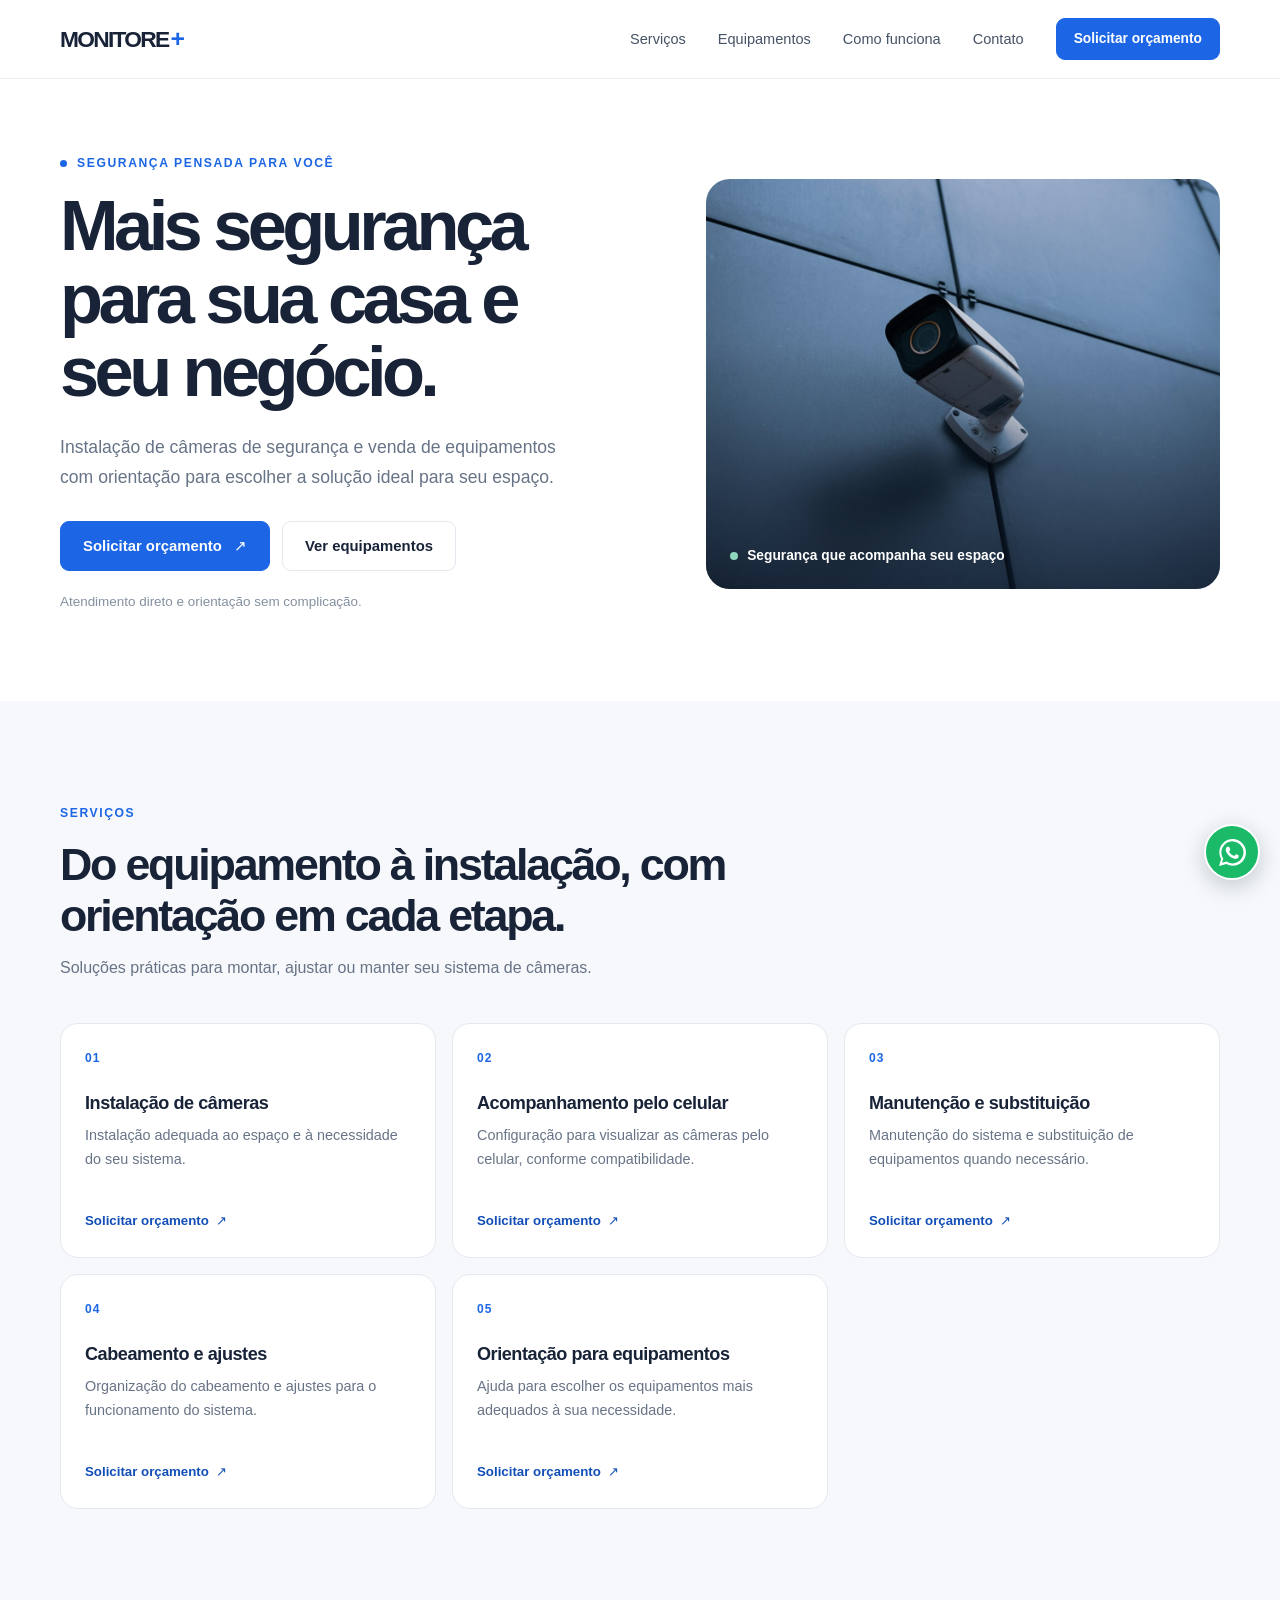
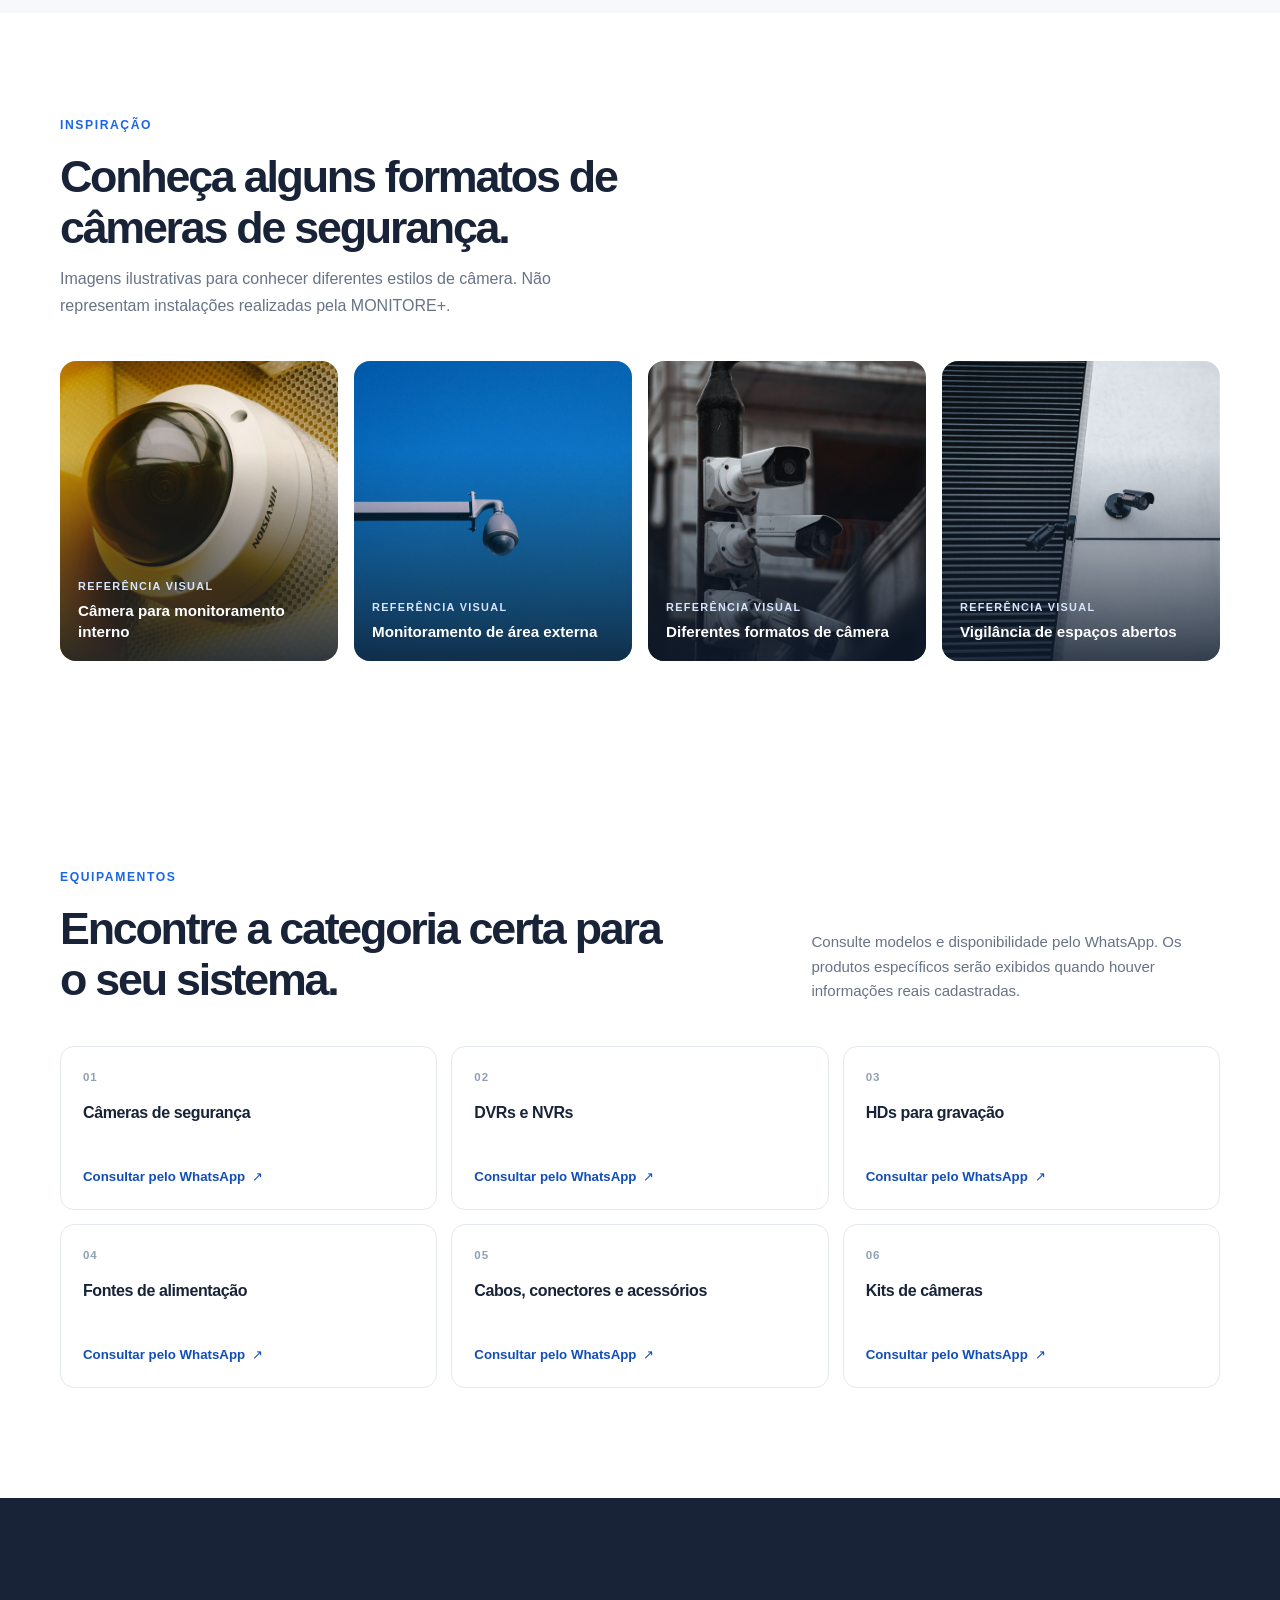
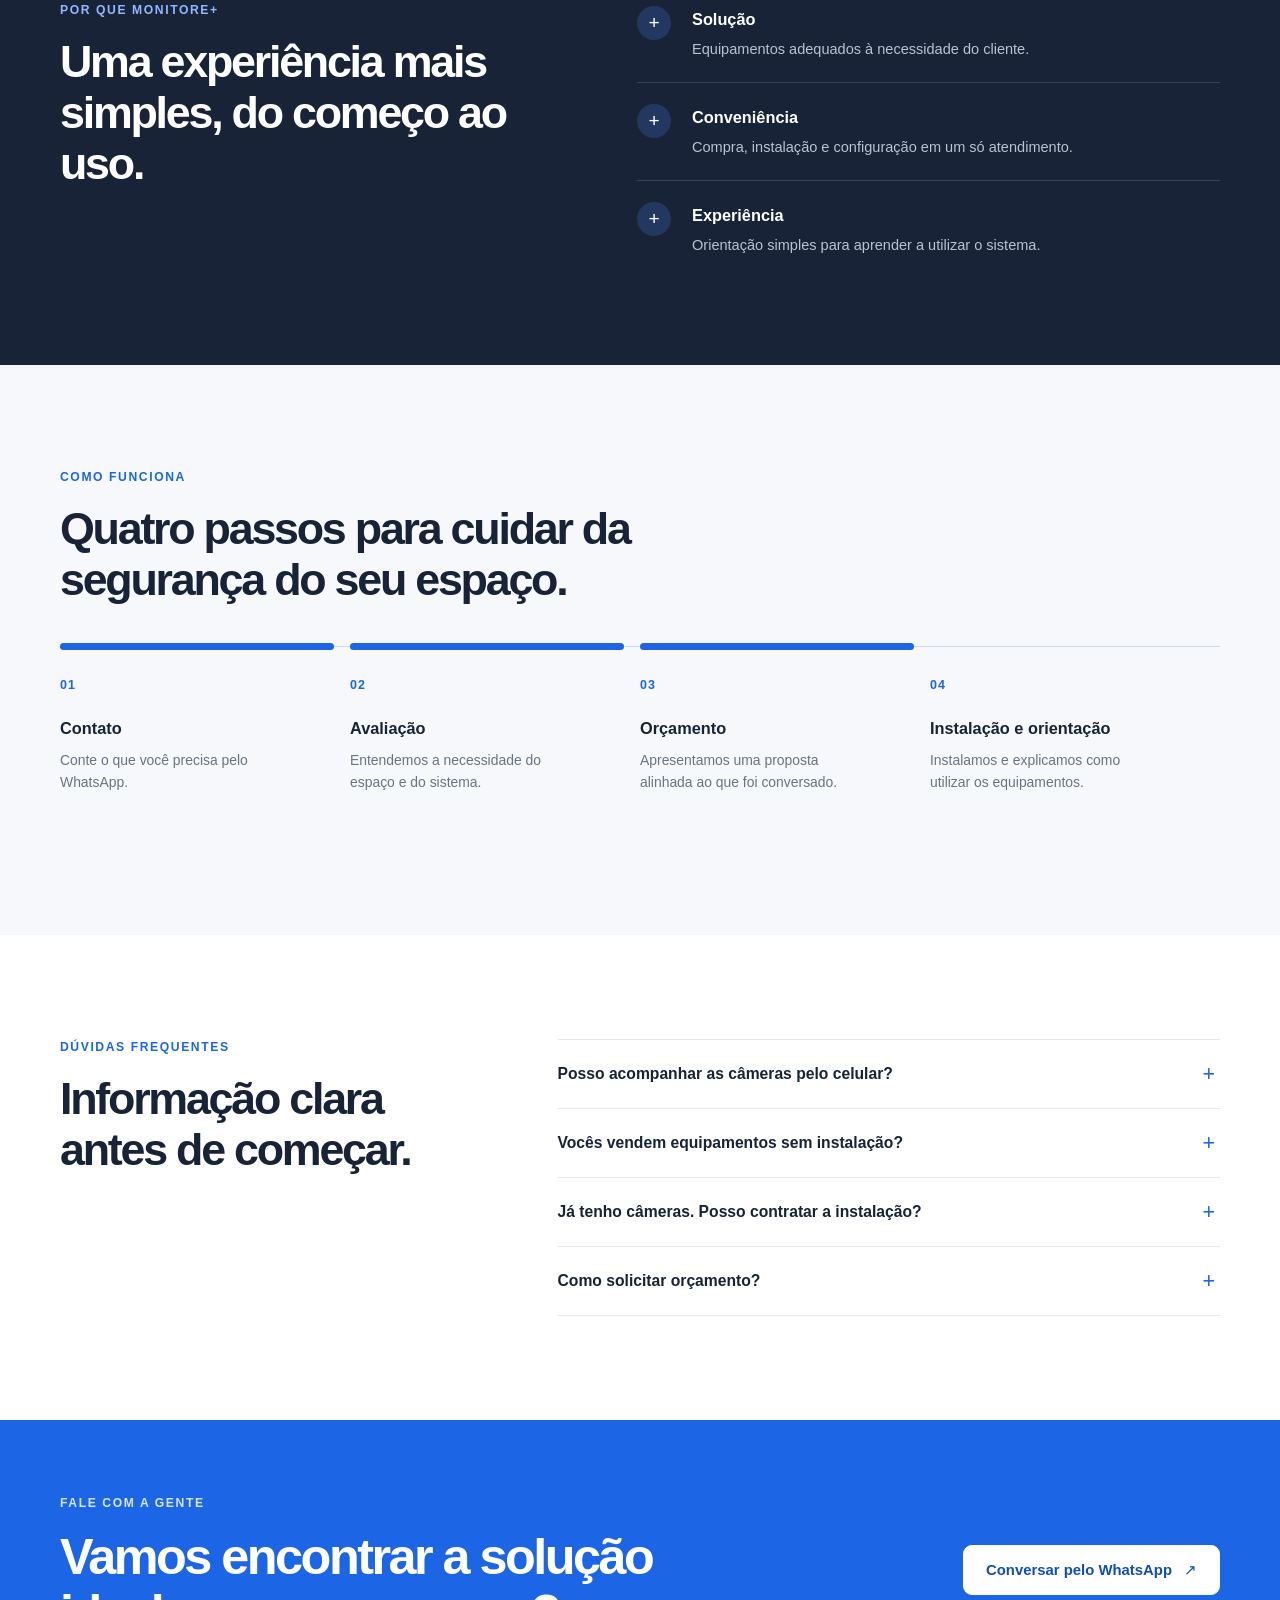
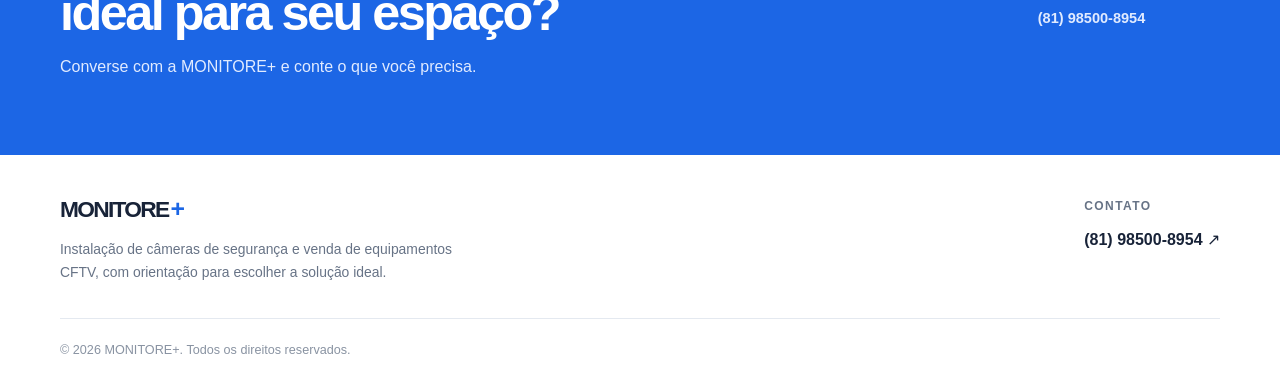
==== commit 6929453d: "Atualiza site para MONITORE+ Co-authored-by: Copilot <223556219+Copilot@users.noreply.github.com>" ====
--- a/public/index.html
+++ b/public/index.html
@@ -1,797 +1,269 @@
-<!DOCTYPE html>
+<!doctype html>
 <html lang="pt-BR">
 <head>
-    <!-- Meta Tags Básicas -->
-    <meta charset="UTF-8">
-    <meta name="viewport" content="width=device-width, initial-scale=1.0">
-    <meta name="description" content="Bernardo.Tech - Especialistas em instalação de câmeras IP, CFTV, DVR e NVR em Recife. Monitoramento remoto, configuração de acesso pelo celular. Orçamento sem compromisso! WhatsApp: (81) 98500-8954">
-    <meta name="keywords" content="instalação de câmeras, CFTV, câmeras IP, DVR, NVR, monitoramento remoto, segurança eletrônica, Recife, Pernambico">
-    <meta name="author" content="Bernardo.Tech">
-    <meta name="robots" content="index, follow">
-    <meta name="geo.region" content="BR-PE">
-    <meta name="geo.placename" content="Recife">
-    
-    <!-- Open Graph / Facebook -->
+    <meta charset="utf-8">
+    <meta name="viewport" content="width=device-width, initial-scale=1">
+    <meta name="description" content="Instalação de câmeras de segurança e venda de equipamentos CFTV com orientação para escolher a solução ideal. Solicite seu orçamento à MONITORE+ pelo WhatsApp.">
+    <meta name="theme-color" content="#ffffff">
     <meta property="og:type" content="website">
-    <meta property="og:url" content="https://www.bernardotech.com.br/">
-    <meta property="og:title" content="Bernardo.Tech - Especialistas em Segurança Eletrônica">
-    <meta property="og:description" content="Instalação de câmeras IP, CFTV, DVR, NVR. Monitoramento remoto em Recife e região.">
-    <meta property="og:image" content="images/og-image.jpg">
+    <meta property="og:title" content="MONITORE+ | Segurança para seu espaço">
+    <meta property="og:description" content="Instalação de câmeras de segurança e equipamentos CFTV, com orientação para escolher a solução ideal.">
+    <meta property="og:image" content="img/hero-security.jpg">
     <meta property="og:locale" content="pt_BR">
-    
-    <!-- Twitter -->
-    <meta property="twitter:card" content="summary_large_image">
-    <meta property="twitter:url" content="https://www.bernardotech.com.br/">
-    <meta property="twitter:title" content="Bernardo.Tech - Segurança Eletrônica">
-    <meta property="twitter:description" content="Especialistas em CFTV e câmeras IP em Recife.">
-    <meta property="twitter:image" content="images/og-image.jpg">
-    
-    <!-- Schema.org para SEO Local -->
-    <script type="application/ld+json">
-    {
-      "@context": "https://schema.org",
-      "@type": "LocalBusiness",
-      "name": "Bernardo.Tech",
-      "description": "Empresa especializada em instalação de sistemas de segurança eletrônica",
-      "telephone": "+5581985008954",
-      "email": "1986.andersonbernardo@gmail.com",
-      "address": {
-        "@type": "PostalAddress",
-        "addressLocality": "Recife",
-        "addressRegion": "PE",
-        "addressCountry": "BR"
-      },
-      "openingHours": "Mo-Fr 08:00-18:00, Sa 08:00-13:00",
-      "priceRange": "$$"
-    }
-    </script>
-    
-    <!-- Canonical URL -->
-    <link rel="canonical" href="https://www.bernardotech.com.br/">
-    
-    <!-- Favicon -->
-    <!-- Favicon -->
-    <link rel="icon" type="image/png" sizes="32x32" href="img/favicon.png">
-    <link rel="apple-touch-icon" href="img/favicon.png">
-    
-    <!-- Fontes Google -->
-    <link rel="preconnect" href="https://fonts.googleapis.com">
-    <link rel="preconnect" href="https://fonts.gstatic.com" crossorigin>
-    <link href="https://fonts.googleapis.com/css2?family=Inter:wght@300;400;500;600;700&family=Montserrat:wght@400;500;600;700;800&family=Poppins:wght@300;400;500;600;700&display=swap" rel="stylesheet">
-    
-    <!-- Bootstrap 5 CSS -->
-    <link href="https://cdn.jsdelivr.net/npm/bootstrap@5.3.2/dist/css/bootstrap.min.css" rel="stylesheet">
-    
-    <!-- Font Awesome 6 -->
-    <link rel="stylesheet" href="https://cdnjs.cloudflare.com/ajax/libs/font-awesome/6.5.1/css/all.min.css">
-    
-    <!-- AOS - Animate On Scroll -->
-    <link href="https://unpkg.com/aos@2.3.1/dist/aos.css" rel="stylesheet">
-    
-    <!-- Swiper.js CSS -->
-    <link rel="stylesheet" href="https://cdn.jsdelivr.net/npm/swiper@11/swiper-bundle.min.css">
-    
-    <!-- CSS Customizado -->
+    <title>MONITORE+ | Câmeras de segurança e CFTV</title>
+    <link rel="icon" href="data:image/svg+xml,%3Csvg xmlns='http://www.w3.org/2000/svg' viewBox='0 0 64 64'%3E%3Crect width='64' height='64' rx='16' fill='%231c66e5'/%3E%3Cpath d='M32 15v34M15 32h34' stroke='white' stroke-width='7' stroke-linecap='round'/%3E%3C/svg%3E">
     <link rel="stylesheet" href="css/style.css">
-    
-    <title>Bernardo.Tech - Especialistas em Segurança Eletrônica | CFTV e Câmeras IP em Recife</title>
+    <script src="js/main.js" defer></script>
 </head>
 <body>
-    <!-- Loading Screen -->
-    <div id="loading-screen" class="loading-screen">
-        <div class="loader">
-            <div class="loader-spinner"></div>
+    <header class="site-header">
+        <div class="container header-inner">
+            <a class="brand" href="#inicio" aria-label="MONITORE+ — início">MONITORE<span>+</span></a>
+            <button class="menu-toggle" type="button" aria-expanded="false" aria-controls="navigation" aria-label="Abrir menu">
+                <span></span><span></span><span></span>
+            </button>
+            <nav class="site-nav" id="navigation" aria-label="Navegação principal">
+                <a href="#servicos">Serviços</a>
+                <a href="#equipamentos">Equipamentos</a>
+                <a href="#como-funciona">Como funciona</a>
+                <a href="#contato">Contato</a>
+                <a class="button button-small nav-cta" data-whatsapp="quote" href="https://wa.me/5581985008954">Solicitar orçamento</a>
+            </nav>
         </div>
-    </div>
-
-    <!-- Barra Superior -->
-    <div class="top-bar" id="topBar">
-        <div class="container">
-            <div class="row align-items-center">
-                <div class="col-lg-6">
-                    <ul class="top-bar-info list-unstyled mb-0">
-                        <li class="me-lg-4 mb-2 mb-lg-0">
-                            
-                        </li>
-                        <li class="me-lg-4 mb-2 mb-lg-0">
-                            <a href="https://wa.me/5581985008954" target="_blank">
-                                <i class="fab fa-whatsapp me-2"></i>(81) 98500-8954
-                            </a>
-                        </li>
-                        <li class="me-lg-4 mb-2 mb-lg-0">
-                            <a href="mailto:1986.andersonbernardo@gmail.com">
-                                <i class="fas fa-envelope me-2"></i>1986.andersonbernardo@gmail.com
-                            </a>
-                        </li>
-                        <li class="d-none d-lg-inline-block">
-                            <i class="far fa-clock me-2"></i>Seg-Sex: 08h às 18h | Sáb: 08h às 13h
-                        </li>
-                        </ul>
-                            </div>
-                <div class="col-lg-6 text-lg-end">
-                    <ul class="top-bar-social list-unstyled mb-0">
-                        <li class="me-3">
-                            <a href="#" aria-label="Facebook"><i class="fab fa-facebook-f"></i></a>
-                        </li>
-                        <li class="me-3">
-                            <a href="#" aria-label="Instagram"><i class="fab fa-instagram"></i></a>
-                        </li>
-                        <li class="me-3">
-                            <a href="#" aria-label="LinkedIn"><i class="fab fa-linkedin-in"></i></a>
-                        </li>
-                        <li>
-                            <a href="#" aria-label="YouTube"><i class="fab fa-youtube"></i></a>
-                        </li>
-                    </ul>
-                </div>
-            </div>
-        </div>
-    </div>
-
-    <!-- Navegação Principal -->
-    <nav class="navbar navbar-expand-lg navbar-dark sticky-top" id="mainNav">
-        <div class="container">
-            <a class="navbar-brand" href="#">
-             <img src="img/logo1.png" alt="Bernardo.Tech" class="logo1">
-            </a>
-            <button class="navbar-toggler" type="button" data-bs-toggle="collapse" data-bs-target="#navbarNav" 
-                    aria-controls="navbarNav" aria-expanded="false" aria-label="Toggle navigation">
-                <span class="navbar-toggler-icon"></span>
-            </button>
-            
-            <div class="collapse navbar-collapse" id="navbarNav">
-                <ul class="navbar-nav ms-auto">
-                    <li class="nav-item">
-                        <a class="nav-link active" href="#home">Home</a>
-                    </li>
-                    <li class="nav-item">
-                        <a class="nav-link" href="#servicos">Serviços</a>
-                    </li>
-                    <li class="nav-item">
-                        <a class="nav-link" href="#diferenciais">Diferenciais</a>
-                    </li>
-                    <li class="nav-item">
-                        <a class="nav-link" href="#como-funciona">Como Funciona</a>
-                    </li>
-                    <li class="nav-item">
-                        <a class="nav-link" href="#galeria">Galeria</a>
-                    </li>
-                    <li class="nav-item">
-                        <a class="nav-link" href="#depoimentos">Depoimentos</a>
-                    </li>
-                    <li class="nav-item">
-                        <a class="nav-link" href="#faq">FAQ</a>
-                    </li>
-                    <li class="nav-item">
-                        <a class="nav-link" href="#contato">Contato</a>
-                    </li>
-                </ul>
-            </div>
-        </div>
-    </nav>
-
-    <!-- Hero Section -->
-    <section class="hero-section" id="home">
-        <div class="hero-image-container">
-            <img src="img/about-technician.jpg" alt="Técnico em segurança eletrônica" class="hero-image">
-        </div>
-        
-        <div class="hero-buttons-container">
-            <a href="https://wa.me/5581985008954?text=Olá! Gostaria de solicitar um orçamento para segurança eletrônica." class="btn btn-success btn-lg me-3 mb-3" target="_blank">
-                <i class="fab fa-whatsapp me-2"></i>Solicitar Orçamento
-            </a>
-            <a href="tel:+5581985008954" class="btn btn-primary btn-lg mb-3">
-                <i class="fas fa-phone-alt me-2"></i>Ligar Agora
-            </a>
-        </div>
-    </section>
-
-    <!-- Seção Serviços -->
-    <section class="services-section py-5" id="servicos">
-        <div class="container">
-            <div class="section-header text-center mb-5" data-aos="fade-up">
-                <h2 class="section-title">Nossos Serviços</h2>
-                <p class="section-subtitle">Soluções completas em segurança eletrônica para sua casa e empresa</p>
-            </div>
-            
-            <div class="row g-4">
-                <div class="col-lg-4 col-md-6" data-aos="fade-up" data-aos-delay="100">
-                    <div class="service-card glass-card h-100 text-center p-4">
-                        <div class="service-icon mb-3">
-                            <i class="fas fa-video"></i>
-                        </div>
-                        <h4>Instalação de Câmeras IP</h4>
-                        <p>Câmeras de alta definição com acesso remoto pelo celular. Instalação profissional e configuração completa.</p>
+    </header>
+
+    <main>
+        <section class="hero section" id="inicio">
+            <div class="container hero-grid">
+                <div class="hero-copy">
+                    <p class="eyebrow"><span class="eyebrow-mark" aria-hidden="true"></span> Segurança pensada para você</p>
+                    <h1>Mais segurança para sua casa e seu negócio.</h1>
+                    <p class="hero-description">Instalação de câmeras de segurança e venda de equipamentos com orientação para escolher a solução ideal para seu espaço.</p>
+                    <div class="hero-actions">
+                        <a class="button" data-whatsapp="quote" href="https://wa.me/5581985008954">
+                            Solicitar orçamento <span aria-hidden="true">↗</span>
+                        </a>
+                        <a class="button button-secondary" href="#equipamentos">Ver equipamentos</a>
                     </div>
-                </div>
-                
-                <div class="col-lg-4 col-md-6" data-aos="fade-up" data-aos-delay="150">
-                    <div class="service-card glass-card h-100 text-center p-4">
-                        <div class="service-icon mb-3">
-                            <i class="fas fa-box-open"></i>
-                        </div>
-                        <h4>Sistema CFTV Completo</h4>
-                        <p>Kits completos Intelbras com DVR. Inclui câmeras, gravador, cabos e configuração total do sistema.</p>
+                    <p class="hero-note">Atendimento direto e orientação sem complicação.</p>
+                </div>
+                <figure class="hero-photo">
+                    <img src="img/hero-security.jpg" alt="Câmera dome de segurança instalada em ambiente interno" fetchpriority="high" width="1200" height="1800">
+                    <figcaption><span class="photo-indicator" aria-hidden="true"></span> Segurança que acompanha seu espaço</figcaption>
+                </figure>
+            </div>
+        </section>
+
+        <section class="section services-section" id="servicos">
+            <div class="container">
+                <div class="section-heading">
+                    <p class="eyebrow">Serviços</p>
+                    <h2>Do equipamento à instalação, com orientação em cada etapa.</h2>
+                    <p>Soluções práticas para montar, ajustar ou manter seu sistema de câmeras.</p>
+                </div>
+                <div class="service-grid">
+                    <article class="service-card">
+                        <span class="card-number">01</span>
+                        <h3>Instalação de câmeras</h3>
+                        <p>Instalação adequada ao espaço e à necessidade do seu sistema.</p>
+                        <a class="text-link" data-whatsapp="service" data-service="Instalação de câmeras" href="https://wa.me/5581985008954">Solicitar orçamento <span aria-hidden="true">↗</span></a>
+                    </article>
+                    <article class="service-card">
+                        <span class="card-number">02</span>
+                        <h3>Acompanhamento pelo celular</h3>
+                        <p>Configuração para visualizar as câmeras pelo celular, conforme compatibilidade.</p>
+                        <a class="text-link" data-whatsapp="service" data-service="Configuração para acompanhamento pelo celular" href="https://wa.me/5581985008954">Solicitar orçamento <span aria-hidden="true">↗</span></a>
+                    </article>
+                    <article class="service-card">
+                        <span class="card-number">03</span>
+                        <h3>Manutenção e substituição</h3>
+                        <p>Manutenção do sistema e substituição de equipamentos quando necessário.</p>
+                        <a class="text-link" data-whatsapp="service" data-service="Manutenção e substituição de equipamentos" href="https://wa.me/5581985008954">Solicitar orçamento <span aria-hidden="true">↗</span></a>
+                    </article>
+                    <article class="service-card">
+                        <span class="card-number">04</span>
+                        <h3>Cabeamento e ajustes</h3>
+                        <p>Organização do cabeamento e ajustes para o funcionamento do sistema.</p>
+                        <a class="text-link" data-whatsapp="service" data-service="Organização de cabeamento e ajustes no sistema" href="https://wa.me/5581985008954">Solicitar orçamento <span aria-hidden="true">↗</span></a>
+                    </article>
+                    <article class="service-card">
+                        <span class="card-number">05</span>
+                        <h3>Orientação para equipamentos</h3>
+                        <p>Ajuda para escolher os equipamentos mais adequados à sua necessidade.</p>
+                        <a class="text-link" data-whatsapp="service" data-service="Orientação para escolha de equipamentos" href="https://wa.me/5581985008954">Solicitar orçamento <span aria-hidden="true">↗</span></a>
+                    </article>
+                </div>
+            </div>
+        </section>
+
+        <section class="section gallery-section" aria-labelledby="gallery-title">
+            <div class="container">
+                <div class="section-heading gallery-heading">
+                    <p class="eyebrow">Inspiração</p>
+                    <h2 id="gallery-title">Conheça alguns formatos de câmeras de segurança.</h2>
+                    <p>Imagens ilustrativas para conhecer diferentes estilos de câmera. Não representam instalações realizadas pela MONITORE+.</p>
+                </div>
+                <div class="visual-gallery">
+                    <figure class="visual-card">
+                        <img src="img/gallery-2-preview.jpg" alt="Câmera de segurança instalada em ambiente interno" loading="lazy" width="1000" height="667">
+                        <figcaption><span>Referência visual</span><strong>Câmera para monitoramento interno</strong></figcaption>
+                    </figure>
+                    <figure class="visual-card">
+                        <img src="img/gallery-4-preview.jpg" alt="Câmeras de segurança instaladas em área externa" loading="lazy" width="750" height="1000">
+                        <figcaption><span>Referência visual</span><strong>Monitoramento de área externa</strong></figcaption>
+                    </figure>
+                    <figure class="visual-card">
+                        <img src="img/gallery-5-preview.jpg" alt="Conjunto de câmeras de segurança em parede externa" loading="lazy" width="563" height="1000">
+                        <figcaption><span>Referência visual</span><strong>Diferentes formatos de câmera</strong></figcaption>
+                    </figure>
+                    <figure class="visual-card">
+                        <img src="img/gallery-6-preview.jpg" alt="Câmeras de segurança voltadas para uma área aberta" loading="lazy" width="667" height="1000">
+                        <figcaption><span>Referência visual</span><strong>Vigilância de espaços abertos</strong></figcaption>
+                    </figure>
+                </div>
+            </div>
+        </section>
+
+        <section class="section equipment-section" id="equipamentos">
+            <div class="container">
+                <div class="section-heading equipment-heading">
+                    <div>
+                        <p class="eyebrow">Equipamentos</p>
+                        <h2>Encontre a categoria certa para o seu sistema.</h2>
                     </div>
-                </div>
-                
-                <div class="col-lg-4 col-md-6" data-aos="fade-up" data-aos-delay="200">
-                    <div class="service-card glass-card h-100 text-center p-4">
-                        <div class="service-icon mb-3">
-                            <i class="fas fa-server"></i>
-                        </div>
-                        <h4>NVR e DVR</h4>
-                        <p>Instalação e configuração de gravadores digitais. Armazenamento local ou em nuvem para suas gravações.</p>
-                    </div>
-                </div>
-                
-                <div class="col-lg-4 col-md-6" data-aos="fade-up" data-aos-delay="250">
-                    <div class="service-card glass-card h-100 text-center p-4">
-                        <div class="service-icon mb-3">
-                            <i class="fas fa-mobile-alt"></i>
-                        </div>
-                        <h4>Monitoramento Remoto</h4>
-                        <p>Acesse suas câmeras de qualquer lugar pelo celular, tablet ou computador. Configuração completa inclusa.</p>
-                    </div>
-                </div>
-                
-                <div class="col-lg-4 col-md-6" data-aos="fade-up" data-aos-delay="300">
-                    <div class="service-card glass-card h-100 text-center p-4">
-                        <div class="service-icon mb-3">
-                            <i class="fas fa-tools"></i>
-                        </div>
-                        <h4>Manutenção Preventiva</h4>
-                        <p>Planos de manutenção periódica para garantir o funcionamento perfeito do seu sistema de segurança.</p>
-                    </div>
-                </div>
-                
-                <div class="col-lg-4 col-md-6 mx-auto" data-aos="fade-up" data-aos-delay="350">
-                    <div class="service-card glass-card h-100 text-center p-4">
-                        <div class="service-icon mb-3">
-                            <i class="fas fa-wrench"></i>
-                        </div>
-                        <h4>Manutenção Corretiva</h4>
-                        <p>Atendimento rápido para resolver problemas. Equipe especializada disponível para emergências.</p>
-                    </div>
-                </div>
-            </div>
-        </div>
-    </section>
-
-    <!-- Seção Diferenciais -->
-    <section class="differentials-section py-5 bg-dark text-white" id="diferenciais">
-        <div class="container">
-            <div class="section-header text-center mb-5" data-aos="fade-up">
-                <h2 class="section-title text-white">Por que escolher a Bernardo.Tech?</h2>
-                <p class="section-subtitle text-white-50">Nossos diferenciais que fazem toda a diferença</p>
-            </div>
-            
-            <div class="row g-4">
-                <div class="col-6 col-md-4 col-lg-3" data-aos="fade-up" data-aos-delay="100">
-                    <div class="differential-item text-center p-3">
-                        <div class="differential-icon mb-3">
-                            <i class="fas fa-bolt"></i>
-                        </div>
-                        <h6>Atendimento Rápido</h6>
-                        <small class="text-white-50">Resposta em até 30 minutos</small>
-                    </div>
-                </div>
-                
-                <div class="col-6 col-md-4 col-lg-3" data-aos="fade-up" data-aos-delay="150">
-                    <div class="differential-item text-center p-3">
-                        <div class="differential-icon mb-3">
-                            <i class="fas fa-tools"></i>
-                        </div>
-                        <h6>Instalação Profissional</h6>
-                        <small class="text-white-50">Técnicos certificados</small>
-                    </div>
-                </div>
-                
-                <div class="col-6 col-md-4 col-lg-3" data-aos="fade-up" data-aos-delay="200">
-                    <div class="differential-item text-center p-3">
-                        <div class="differential-icon mb-3">
-                            <i class="fas fa-award"></i>
-                        </div>
-                        <h6>Equipamentos de Alta Qualidade</h6>
-                        <small class="text-white-50">Marcas certificadas</small>
-                    </div>
-                </div>
-                
-                <div class="col-6 col-md-4 col-lg-3" data-aos="fade-up" data-aos-delay="250">
-                    <div class="differential-item text-center p-3">
-                        <div class="differential-icon mb-3">
-                            <i class="fas fa-shield-alt"></i>
-                        </div>
-                        <h6>Garantia de 1 Ano</h6>
-                        <small class="text-white-50">Em todos os serviços</small>
-                    </div>
-                </div>
-                
-                <div class="col-6 col-md-4 col-lg-3" data-aos="fade-up" data-aos-delay="300">
-                    <div class="differential-item text-center p-3">
-                        <div class="differential-icon mb-3">
-                            <i class="fas fa-mobile-alt"></i>
-                        </div>
-                        <h6>Monitoramento Remoto</h6>
-                        <small class="text-white-50">Acesso pelo celular</small>
-                    </div>
-                </div>
-                
-                <div class="col-6 col-md-4 col-lg-3" data-aos="fade-up" data-aos-delay="350">
-                    <div class="differential-item text-center p-3">
-                        <div class="differential-icon mb-3">
-                            <i class="fas fa-home"></i>
-                        </div>
-                        <h6>Atendimento Residencial</h6>
-                        <small class="text-white-50">Proteção para sua família</small>
-                    </div>
-                </div>
-                
-                <div class="col-6 col-md-4 col-lg-3" data-aos="fade-up" data-aos-delay="400">
-                    <div class="differential-item text-center p-3">
-                        <div class="differential-icon mb-3">
-                            <i class="fas fa-building"></i>
-                        </div>
-                        <h6>Atendimento Empresarial</h6>
-                        <small class="text-white-50">Soluções para empresas</small>
-                    </div>
-                </div>
-                
-                <div class="col-6 col-md-4 col-lg-3" data-aos="fade-up" data-aos-delay="450">
-                    <div class="differential-item text-center p-3">
-                        <div class="differential-icon mb-3">
-                            <i class="fas fa-headset"></i>
-                        </div>
-                        <h6>Suporte Especializado</h6>
-                        <small class="text-white-50">Pós-venda completo</small>
-                    </div>
-                </div>
-            </div>
-        </div>
-    </section>
-
-    <!-- Seção Como Funciona -->
-    <section class="how-it-works-section py-5" id="como-funciona">
-        <div class="container">
-            <div class="section-header text-center mb-5" data-aos="fade-up">
-                <h2 class="section-title">Como Trabalhamos</h2>
-                <p class="section-subtitle">Processo simples em 4 passos</p>
-            </div>
-            
-            <div class="steps-wrapper">
-                <div class="row g-4">
-                    <div class="col-6 col-md-4 col-lg-3" data-aos="zoom-in" data-aos-delay="100">
-                        <div class="step-card text-center">
-                            <div class="step-number">1</div>
-                            <div class="step-icon">
-                                <i class="fab fa-whatsapp"></i>
-                            </div>
-                            <h5>Solicite um orçamento</h5>
-                            <p>Entre em contato pelo WhatsApp ou telefone</p>
-                        </div>
-                    </div>
-                    
-                    <div class="col-6 col-md-4 col-lg-3" data-aos="zoom-in" data-aos-delay="200">
-                        <div class="step-card text-center">
-                            <div class="step-number">2</div>
-                            <div class="step-icon">
-                                <i class="fas fa-calendar-check"></i>
-                            </div>
-                            <h5>Agendamos uma visita</h5>
-                            <p>Visita técnica para avaliação</p>
-                        </div>
-                    </div>
-                    
-                    <div class="col-6 col-md-4 col-lg-3" data-aos="zoom-in" data-aos-delay="300">
-                        <div class="step-card text-center">
-                            <div class="step-number">3</div>
-                            <div class="step-icon">
-                                <i class="fas fa-wrench"></i>
-                            </div>
-                            <h5>Instalamos seu sistema</h5>
-                            <p>Instalação profissional e organizada</p>
-                        </div>
-                    </div>
-                    
-                    <div class="col-6 col-md-4 col-lg-3" data-aos="zoom-in" data-aos-delay="400">
-                        <div class="step-card text-center">
-                            <div class="step-number">4</div>
-                            <div class="step-icon">
-                                <i class="fas fa-mobile-alt"></i>
-                            </div>
-                            <h5>Você monitora pelo celular</h5>
-                            <p>Acesso remoto configurado</p>
-                        </div>
-                    </div>
-                </div>
-            </div>
-        </div>
-    </section>
-
-    <!-- Seção Galeria -->
-    <section class="gallery-section py-5 bg-light" id="galeria">
-        <div class="container">
-            <div class="section-header text-center mb-5" data-aos="fade-up">
-                <h2 class="section-title">Galeria de Instalações</h2>
-                <p class="section-subtitle">Conheça alguns dos nossos trabalhos</p>
-            </div>
-            
-            <div class="row g-4">
-                <div class="col-lg-4 col-md-6" data-aos="fade-up" data-aos-delay="100">
-                    <div class="gallery-item">
-                        <img src="img/gallery-2.jpg" 
-                             alt="Instalação de câmeras" class="gallery-image img-fluid rounded-3 shadow" loading="lazy">
-                    </div>
-                </div>
-                
-                <div class="col-lg-4 col-md-6" data-aos="fade-up" data-aos-delay="150">
-                    <div class="gallery-item">
-                        <img src="img/gallery-3.jpg" 
-                             alt="DVR Intelbras" class="gallery-image img-fluid rounded-3 shadow" loading="lazy">
-                    </div>
-                </div>
-                
-                <div class="col-lg-4 col-md-6" data-aos="fade-up" data-aos-delay="200">
-                    <div class="gallery-item">
-                        <img src="img/gallery-4.jpg" 
-                             alt="Central de monitoramento" class="gallery-image img-fluid rounded-3 shadow" loading="lazy">
-                    </div>
-                </div>
-                
-                <div class="col-lg-4 col-md-6" data-aos="fade-up" data-aos-delay="250">
-                    <div class="gallery-item">
-                        <img src="img/gallery-5.jpg" 
-                             alt="Técnico instalando" class="gallery-image img-fluid rounded-3 shadow" loading="lazy">
-                    </div>
-                </div>
-                
-                <div class="col-lg-4 col-md-6" data-aos="fade-up" data-aos-delay="300">
-                    <div class="gallery-item">
-                        <img src="img/gallery-6.jpg" 
-                             alt="Câmera Dome" class="gallery-image img-fluid rounded-3 shadow" loading="lazy">
-                    </div>
-                </div>
-                
-                <div class="col-lg-4 col-md-6" data-aos="fade-up" data-aos-delay="350">
-                    <div class="gallery-item">
-                        <img src="img/gallery-1.jpg" 
-                             alt="Cabeamento organizado" class="gallery-image img-fluid rounded-3 shadow" loading="lazy">
-                    </div>
-                </div>
-            </div>
-        </div>
-    </section>
-
-    <!-- Seção Depoimentos -->
-    <section class="testimonials-section py-5" id="depoimentos">
-        <div class="container">
-            <div class="section-header text-center mb-5" data-aos="fade-up">
-                <h2 class="section-title">O que nossos clientes dizem</h2>
-                <p class="section-subtitle">Depoimentos reais de quem confia em nosso trabalho</p>
-            </div>
-            
-            <div class="swiper testimonials-swiper" data-aos="fade-up" data-aos-delay="200">
-            <div class="swiper-wrapper">
-                <!-- Depoimento 1 -->
-                    <div class="swiper-slide">
-                        <div class="testimonial-card glass-card p-4">
-                            <div class="testimonial-header d-flex align-items-center mb-3">
-                                <img src="https://images.unsplash.com/photo-1507003211169-0a1dd7228f2d?w=100&q=80" 
-                                     alt="João Silva" class="testimonial-avatar rounded-circle me-3" loading="lazy">
-                                <div>
-                                    <h6 class="testimonial-name mb-0">João Silva</h6>
-                                    <small class="testimonial-location">Recife, PE</small>
-                                </div>
-                            </div>
-                            <div class="testimonial-rating mb-3">
-                                <i class="fas fa-star text-warning"></i>
-                <i class="fas fa-star text-warning"></i>
-                <i class="fas fa-star text-warning"></i>
-                <i class="fas fa-star text-warning"></i>
-                <i class="fas fa-star text-warning"></i>
-              </div>
-              <p class="testimonial-text">"Excelente serviço! Instalaram 8 câmeras na minha casa e o trabalho ficou impecável. Equipe muito profissional e o suporte é ótimo. Recomendo!"</p>
-            </div>
-          </div>
-          
-                    <!-- Depoimento 2 -->
-                    <div class="swiper-slide">
-                        <div class="testimonial-card glass-card p-4">
-                            <div class="testimonial-header d-flex align-items-center mb-3">
-                                <img src="https://images.unsplash.com/photo-1494790108377-be9c29b29330?w=100&q=80" 
-                                     alt="Maria Santos" class="testimonial-avatar rounded-circle me-3" loading="lazy">
-                                <div>
-                                    <h6 class="testimonial-name mb-0">Maria Santos</h6>
-                                    <small class="testimonial-location">Olinda, PE</small>
-                                </div>
-                            </div>
-                            <div class="testimonial-rating mb-3">
-                                <i class="fas fa-star text-warning"></i>
-                <i class="fas fa-star text-warning"></i>
-                <i class="fas fa-star text-warning"></i>
-                <i class="fas fa-star text-warning"></i>
-                <i class="fas fa-star text-warning"></i>
-              </div>
-              <p class="testimonial-text">"Contratei a Bernardo.Tech para instalar câmeras no meu comércio. Trabalho rápido, limpo e o preço foi justo. Consegui acessar pelo celular sem complicação."</p>
-            </div>
-          </div>
-          
-                    <!-- Depoimento 3 -->
-                    <div class="swiper-slide">
-                        <div class="testimonial-card glass-card p-4">
-                            <div class="testimonial-header d-flex align-items-center mb-3">
-                                <img src="https://images.unsplash.com/photo-1472099645785-5658abf4ff4e?w=100&q=80" 
-                                     alt="Carlos Oliveira" class="testimonial-avatar rounded-circle me-3" loading="lazy">
-                                <div>
-                                    <h6 class="testimonial-name mb-0">Carlos Oliveira</h6>
-                                    <small class="testimonial-location">Jaboatão, PE</small>
-                                </div>
-                            </div>
-                            <div class="testimonial-rating mb-3">
-                                <i class="fas fa-star text-warning"></i>
-                <i class="fas fa-star text-warning"></i>
-                <i class="fas fa-star text-warning"></i>
-                <i class="fas fa-star text-warning"></i>
-                <i class="fas fa-star text-warning"></i>
-              </div>
-              <p class="testimonial-text">"Kit CFTV Intelbras instalado perfeitamente. Os técnicos são muito capacitados e o suporte resolveu minha dúvida rapidamente pelo WhatsApp."</p>
-            </div>
-          </div>
-          
-                    <!-- Depoimento 4 -->
-                    <div class="swiper-slide">
-                        <div class="testimonial-card glass-card p-4">
-                            <div class="testimonial-header d-flex align-items-center mb-3">
-                                <img src="https://images.unsplash.com/photo-1438761681033-6461ffad8d80?w=100&q=80" 
-                                     alt="Ana Costa" class="testimonial-avatar rounded-circle me-3" loading="lazy">
-                                <div>
-                                    <h6 class="testimonial-name mb-0">Ana Costa</h6>
-                                    <small class="testimonial-location">Recife, PE</small>
-                                </div>
-                            </div>
-                            <div class="testimonial-rating mb-3">
-                                <i class="fas fa-star text-warning"></i>
-                <i class="fas fa-star text-warning"></i>
-                <i class="fas fa-star text-warning"></i>
-                <i class="fas fa-star text-warning"></i>
-                <i class="fas fa-star text-warning"></i>
-              </div>
-              <p class="testimonial-text">"Instalaram câmeras IP no meu condomínio. Trabalho de primeira qualidade, cabeamento organizado e tudo funcionando perfeitamente. Muito satisfeita!"</p>
-            </div>
-          </div>
-          
-                    <!-- Depoimento 5 -->
-                    <div class="swiper-slide">
-                        <div class="testimonial-card glass-card p-4">
-                            <div class="testimonial-header d-flex align-items-center mb-3">
-                                <img src="https://images.unsplash.com/photo-1500648767791-00dcc994a43e?w=100&q=80" 
-                                     alt="Pedro Almeida" class="testimonial-avatar rounded-circle me-3" loading="lazy">
-                                <div>
-                                    <h6 class="testimonial-name mb-0">Pedro Almeida</h6>
-                                    <small class="testimonial-location">Camaragibe, PE</small>
-                                </div>
-                            </div>
-                            <div class="testimonial-rating mb-3">
-                                <i class="fas fa-star text-warning"></i>
-                <i class="fas fa-star text-warning"></i>
-                <i class="fas fa-star text-warning"></i>
-                <i class="fas fa-star text-warning"></i>
-                <i class="fas fa-star text-warning"></i>
-              </div>
-              <p class="testimonial-text">"Profissionais extremamente capacitados. Minha empresa agora está completamente protegida. Orçamento justo e sem surpresas. Parabéns à equipe Bernardo.Tech!"</p>
-            </div>
-          </div>
-        </div>
-        
-                <div class="swiper-pagination mt-4"></div>
-            </div>
-        </div>
-    </section>
-
-    <!-- Seção Perguntas Frequentes -->
-    <section class="faq-section py-5" id="faq">
-        <div class="container">
-            <div class="section-header text-center mb-5" data-aos="fade-up">
-                <h2 class="section-title">Perguntas Frequentes</h2>
-                <p class="section-subtitle">Esclareça suas dúvidas</p>
-            </div>
-            
-            <div class="row justify-content-center">
-                <div class="col-lg-8" data-aos="fade-up" data-aos-delay="100">
-                    <div class="accordion" id="faqAccordion">
-                        <!-- Pergunta 1 -->
-                        <div class="accordion-item">
-                            <h3 class="accordion-header">
-                                <button class="accordion-button" type="button" data-bs-toggle="collapse" 
-                                        data-bs-target="#faq1" aria-expanded="true">
-                                    Quanto custa instalar câmeras de segurança?
-                                </button>
-                            </h3>
-                            <div id="faq1" class="accordion-collapse collapse show" data-bs-parent="#faqAccordion">
-                                <div class="accordion-body">
-                                    O valor varia conforme a quantidade de câmeras, modelo dos equipamentos e necessidade de cada cliente. Solicite um orçamento gratuito pelo WhatsApp ou telefone. Trabalhamos com orçamento sem compromisso.
-                                </div>
-                            </div>
-                        </div>
-                        
-                        <!-- Pergunta 2 -->
-                        <div class="accordion-item">
-                            <h3 class="accordion-header">
-                                <button class="accordion-button collapsed" type="button" data-bs-toggle="collapse" 
-                                        data-bs-target="#faq2" aria-expanded="false">
-                                    Posso acessar as câmeras pelo celular?
-                                </button>
-                            </h3>
-                            <div id="faq2" class="accordion-collapse collapse" data-bs-parent="#faqAccordion">
-                                <div class="accordion-body">
-                                    Sim! Disponibilizamos aplicativos gratuitos para Android e iOS. Nossa equipe realiza toda a configuração para você acessar suas câmeras de qualquer lugar do mundo.
-                                </div>
-                            </div>
-                        </div>
-                        
-                        <!-- Pergunta 3 -->
-                        <div class="accordion-item">
-                            <h3 class="accordion-header">
-                                <button class="accordion-button collapsed" type="button" data-bs-toggle="collapse" 
-                                        data-bs-target="#faq3" aria-expanded="false">
-                                    As câmeras gravam à noite?
-                                </button>
-                            </h3>
-                            <div id="faq3" class="accordion-collapse collapse" data-bs-parent="#faqAccordion">
-                                <div class="accordion-body">
-                                    Sim! Nossas câmeras possuem infravermelho (IR) que permite gravação e visualização em completa escuridão. Alguns modelos contam com tecnologia para imagens coloridas mesmo com baixa luminosidade.
-                                </div>
-                            </div>
-                        </div>
-                        
-                        <!-- Pergunta 4 -->
-                        <div class="accordion-item">
-                            <h3 class="accordion-header">
-                                <button class="accordion-button collapsed" type="button" data-bs-toggle="collapse" 
-                                        data-bs-target="#faq4" aria-expanded="false">
-                                    Qual a garantia dos equipamentos e instalação?
-                                </button>
-                            </h3>
-                            <div id="faq4" class="accordion-collapse collapse" data-bs-parent="#faqAccordion">
-                                <div class="accordion-body">
-                                    Oferecemos 1 ano de garantia para todos os equipamentos e serviços de instalação. Alguns produtos possuem garantia estendida de até 3 anos mediante solicitação.
-                                </div>
-                            </div>
-                        </div>
-                        
-                        <!-- Pergunta 5 -->
-                        <div class="accordion-item">
-                            <h3 class="accordion-header">
-                                <button class="accordion-button collapsed" type="button" data-bs-toggle="collapse" 
-                                        data-bs-target="#faq5" aria-expanded="false">
-                                    Quanto tempo leva a instalação?
-                                </button>
-                            </h3>
-                            <div id="faq5" class="accordion-collapse collapse" data-bs-parent="#faqAccordion">
-                                <div class="accordion-body">
-                                    Para residências, geralmente entre 2 a 4 horas. Para projetos maiores como condomínios e empresas, pode levar de 1 a 3 dias. Sempre fornecemos um prazo estimado antes de iniciar o trabalho.
-                                </div>
-                            </div>
-                        </div>
-                    </div>
-                </div>
-            </div>
-        </div>
-    </section>
-
-    <!-- Seção CTA Final -->
-    <section class="cta-section py-5" id="orcamento">
-        <div class="container">
-            <div class="cta-card glass-card p-5 text-center" data-aos="zoom-in">
-                <h2 class="cta-title display-4 fw-bold mb-4">Solicite seu orçamento <span class="text-warning">sem compromisso</span>!</h2>
-                <p class="cta-text lead mb-5">
-                    Proteja sua residência ou empresa com soluções modernas em monitoramento e segurança eletrônica.
-                </p>
-                <div class="d-flex flex-wrap justify-content-center gap-3">
-                    <a href="https://wa.me/5581985008954?text=Olá! Gostaria de solicitar um orçamento para segurança eletrônica." 
-                       class="btn btn-success btn-lg" target="_blank">
-                        <i class="fab fa-whatsapp me-2"></i>Solicitar Orçamento
-                    </a>
-                    <a href="tel:+5581985008954" class="btn btn-primary btn-lg">
-                        <i class="fas fa-phone-alt me-2"></i>Falar no WhatsApp
-                    </a>
-                </div>
-            </div>
-        </div>
-    </section>
-
-    <!-- Rodapé -->
-    <footer class="footer-section bg-dark text-white pt-5" id="contato">
-        <div class="container">
-            <div class="row g-4">
-                <!-- Contato -->
-                <div class="col-lg-6 col-md-6">
-                    <h5 class="footer-title mb-4">Bernardo.Tech</h5>
-                    <p class="text-white-50 mb-3">Especialistas em Segurança Eletrônica</p>
-                    <ul class="footer-contact list-unstyled">
-                        <li class="mb-3">
-                            <i class="fas fa-envelope me-3 text-warning"></i>
-                            <a href="mailto:1986.andersonbernardo@gmail.com" class="text-white">1986.andersonbernardo@gmail.com</a>
-                        </li>
-                        <li class="mb-3">
-                            <i class="fab fa-whatsapp me-3 text-warning"></i>
-                            <a href="https://wa.me/5581985008954" target="_blank" class="text-white">(81) 98500-8954</a>
-                        </li>
-                        <li class="mb-3">
-                            <i class="far fa-clock me-3 text-warning"></i>
-                            <strong>Seg-Sex:</strong> 08h às 18h<br>
-                            <strong>Sáb:</strong> 08h às 13h
-                        </li>
-                    </ul>
-                </div>
-                
-                <!-- Redes Sociais -->
-                <div class="col-lg-6 col-md-6">
-                    <h5 class="footer-title mb-4">Redes Sociais</h5>
-                    <ul class="list-unstyled">
-                        <li class="mb-2">
-                            <a href="#" class="text-white-50">
-                                <i class="fab fa-facebook me-2"></i>Facebook
-                            </a>
-                        </li>
-                        <li class="mb-2">
-                            <a href="#" class="text-white-50">
-                                <i class="fab fa-instagram me-2"></i>Instagram
-                            </a>
-                        </li>
-                        <li class="mb-2">
-                            <a href="#" class="text-white-50">
-                                <i class="fab fa-linkedin me-2"></i>LinkedIn
-                            </a>
-                        </li>
-                        <li class="mb-2">
-                            <a href="#" class="text-white-50">
-                                <i class="fab fa-youtube me-2"></i>YouTube
-                            </a>
-                        </li>
-                    </ul>
-                </div>
-            </div>
-            
-            <!-- Rodapé Inferior -->
-            <div class="footer-bottom border-t border-gray-700 pt-4 mt-4">
-                <div class="row align-items-center">
-                    <div class="col-md-6 text-center text-md-start">
-                        <p class="mb-0">&copy; 2024 Bernardo.Tech. Todos os direitos reservados.</p>
-                    </div>
-                    <div class="col-md-6 text-center text-md-end">
-                        <ul class="list-inline mb-0">
-                            <li class="list-inline-item me-3">
-                                <a href="#" class="text-white-50">Política de Privacidade</a>
-                            </li>
-                            <li class="list-inline-item me-3">
-                                <a href="#" class="text-white-50">Termos de Uso</a>
-                            </li>
-                            <li class="list-inline-item">
-                                <a href="#faq" class="text-white-50">FAQ</a>
-                            </li>
-                        </ul>
-                    </div>
-                </div>
-            </div>
+                    <p>Consulte modelos e disponibilidade pelo WhatsApp. Os produtos específicos serão exibidos quando houver informações reais cadastradas.</p>
+                </div>
+                <div class="category-grid">
+                    <article class="category-card">
+                        <span class="category-symbol" aria-hidden="true">01</span>
+                        <h3>Câmeras de segurança</h3>
+                        <a class="text-link" data-whatsapp="category" data-category="Câmeras de segurança" href="https://wa.me/5581985008954">Consultar pelo WhatsApp <span aria-hidden="true">↗</span></a>
+                    </article>
+                    <article class="category-card">
+                        <span class="category-symbol" aria-hidden="true">02</span>
+                        <h3>DVRs e NVRs</h3>
+                        <a class="text-link" data-whatsapp="category" data-category="DVRs e NVRs" href="https://wa.me/5581985008954">Consultar pelo WhatsApp <span aria-hidden="true">↗</span></a>
+                    </article>
+                    <article class="category-card">
+                        <span class="category-symbol" aria-hidden="true">03</span>
+                        <h3>HDs para gravação</h3>
+                        <a class="text-link" data-whatsapp="category" data-category="HDs para gravação" href="https://wa.me/5581985008954">Consultar pelo WhatsApp <span aria-hidden="true">↗</span></a>
+                    </article>
+                    <article class="category-card">
+                        <span class="category-symbol" aria-hidden="true">04</span>
+                        <h3>Fontes de alimentação</h3>
+                        <a class="text-link" data-whatsapp="category" data-category="Fontes de alimentação" href="https://wa.me/5581985008954">Consultar pelo WhatsApp <span aria-hidden="true">↗</span></a>
+                    </article>
+                    <article class="category-card">
+                        <span class="category-symbol" aria-hidden="true">05</span>
+                        <h3>Cabos, conectores e acessórios</h3>
+                        <a class="text-link" data-whatsapp="category" data-category="Cabos, conectores e acessórios" href="https://wa.me/5581985008954">Consultar pelo WhatsApp <span aria-hidden="true">↗</span></a>
+                    </article>
+                    <article class="category-card">
+                        <span class="category-symbol" aria-hidden="true">06</span>
+                        <h3>Kits de câmeras</h3>
+                        <a class="text-link" data-whatsapp="category" data-category="Kits de câmeras" href="https://wa.me/5581985008954">Consultar pelo WhatsApp <span aria-hidden="true">↗</span></a>
+                    </article>
+                </div>
+            </div>
+        </section>
+
+        <section class="section differences-section" aria-labelledby="differences-title">
+            <div class="container differences-layout">
+                <div class="section-heading">
+                    <p class="eyebrow">Por que MONITORE+</p>
+                    <h2 id="differences-title">Uma experiência mais simples, do começo ao uso.</h2>
+                </div>
+                <div class="difference-list">
+                    <article>
+                        <span class="difference-mark" aria-hidden="true">+</span>
+                        <div><h3>Solução</h3><p>Equipamentos adequados à necessidade do cliente.</p></div>
+                    </article>
+                    <article>
+                        <span class="difference-mark" aria-hidden="true">+</span>
+                        <div><h3>Conveniência</h3><p>Compra, instalação e configuração em um só atendimento.</p></div>
+                    </article>
+                    <article>
+                        <span class="difference-mark" aria-hidden="true">+</span>
+                        <div><h3>Experiência</h3><p>Orientação simples para aprender a utilizar o sistema.</p></div>
+                    </article>
+                </div>
+            </div>
+        </section>
+
+        <section class="section process-section" id="como-funciona">
+            <div class="container">
+                <div class="section-heading">
+                    <p class="eyebrow">Como funciona</p>
+                    <h2>Quatro passos para cuidar da segurança do seu espaço.</h2>
+                </div>
+                <ol class="process-grid">
+                    <li><span>01</span><h3>Contato</h3><p>Conte o que você precisa pelo WhatsApp.</p></li>
+                    <li><span>02</span><h3>Avaliação</h3><p>Entendemos a necessidade do espaço e do sistema.</p></li>
+                    <li><span>03</span><h3>Orçamento</h3><p>Apresentamos uma proposta alinhada ao que foi conversado.</p></li>
+                    <li><span>04</span><h3>Instalação e orientação</h3><p>Instalamos e explicamos como utilizar os equipamentos.</p></li>
+                </ol>
+            </div>
+        </section>
+
+        <section class="section faq-section" id="duvidas">
+            <div class="container faq-layout">
+                <div class="section-heading">
+                    <p class="eyebrow">Dúvidas frequentes</p>
+                    <h2>Informação clara antes de começar.</h2>
+                </div>
+                <div class="faq-list">
+                    <details>
+                        <summary>Posso acompanhar as câmeras pelo celular?</summary>
+                        <p>Em muitos sistemas, sim. O acesso remoto e a compatibilidade dependem dos equipamentos instalados e da conexão disponível.</p>
+                    </details>
+                    <details>
+                        <summary>Vocês vendem equipamentos sem instalação?</summary>
+                        <p>Consulte pelo WhatsApp os equipamentos disponíveis para venda sem instalação.</p>
+                    </details>
+                    <details>
+                        <summary>Já tenho câmeras. Posso contratar a instalação?</summary>
+                        <p>Sim. Entre em contato para avaliarmos os equipamentos existentes e a necessidade da instalação.</p>
+                    </details>
+                    <details>
+                        <summary>Como solicitar orçamento?</summary>
+                        <p>Envie uma mensagem pelo WhatsApp contando um pouco sobre o espaço e o serviço que procura.</p>
+                    </details>
+                </div>
+            </div>
+        </section>
+
+        <section class="contact-section" id="contato">
+            <div class="container contact-inner">
+                <div>
+                    <p class="eyebrow">Fale com a gente</p>
+                    <h2>Vamos encontrar a solução ideal para seu espaço?</h2>
+                    <p>Converse com a MONITORE+ e conte o que você precisa.</p>
+                </div>
+                <div class="contact-action">
+                    <a class="button button-light" data-whatsapp="quote" href="https://wa.me/5581985008954">Conversar pelo WhatsApp <span aria-hidden="true">↗</span></a>
+                    <span class="contact-number">(81) 98500-8954</span>
+                </div>
+            </div>
+        </section>
+    </main>
+
+    <footer class="site-footer">
+        <div class="container footer-inner">
+            <div class="footer-brand">
+                <a class="brand" href="#inicio" aria-label="MONITORE+ — início">MONITORE<span>+</span></a>
+                <p>Instalação de câmeras de segurança e venda de equipamentos CFTV, com orientação para escolher a solução ideal.</p>
+            </div>
+            <div class="footer-contact">
+                <h2>Contato</h2>
+                <a data-whatsapp="quote" href="https://wa.me/5581985008954">(81) 98500-8954 <span aria-hidden="true">↗</span></a>
+            </div>
+            <p class="copyright">© <span id="current-year"></span> MONITORE+. Todos os direitos reservados.</p>
         </div>
     </footer>
 
-    <!-- Botão Flutuante WhatsApp -->
-    <a href="https://wa.me/5581985008954?text=Olá! Gostaria de solicitar um orçamento para segurança eletrônica." 
-       class="whatsapp-float" target="_blank" aria-label="Contato WhatsApp">
-        <i class="fab fa-whatsapp"></i>
+    <a class="whatsapp-float" data-whatsapp="quote" href="https://wa.me/5581985008954" aria-label="Solicitar orçamento pelo WhatsApp">
+        <svg viewBox="0 0 24 24" aria-hidden="true" focusable="false"><path d="M20.5 3.5A11.8 11.8 0 0 0 12.1 0C5.6 0 .3 5.3.3 11.8c0 2.1.5 4.1 1.6 5.9L0 24l6.5-1.7a11.8 11.8 0 0 0 5.6 1.4h.1c6.5 0 11.8-5.3 11.8-11.8 0-3.2-1.2-6.1-3.5-8.4ZM12.1 21.7a9.8 9.8 0 0 1-5-1.4l-.4-.2-3.9 1 1-3.8-.3-.4a9.8 9.8 0 1 1 8.6 4.8Zm5.4-7.3c-.3-.2-1.7-.9-2-.9s-.5-.2-.7.2c-.2.3-.8.9-1 1.1-.2.2-.4.2-.7.1-.3-.2-1.2-.4-2.3-1.4-.9-.8-1.5-1.7-1.7-2-.2-.3 0-.5.1-.6l.5-.6c.2-.2.2-.3.3-.5.1-.2 0-.4 0-.5l-.9-2.1c-.2-.5-.5-.4-.7-.4h-.6c-.2 0-.5.1-.8.4-.3.3-1 1-1 2.4s1 2.8 1.1 3c.2.2 2 3.1 4.9 4.3.7.3 1.2.5 1.6.6.7.2 1.3.2 1.8.1.6-.1 1.7-.7 1.9-1.4.2-.7.2-1.3.2-1.4-.1-.1-.3-.2-.6-.4Z"/></svg>
     </a>
-
-    <!-- Botão Voltar ao Topo -->
-    <button class="back-to-top" id="backToTop" aria-label="Voltar ao topo">
-        <i class="fas fa-arrow-up"></i>
-    </button>
-
-    <!-- Scripts -->
-    <script src="https://cdn.jsdelivr.net/npm/bootstrap@5.3.2/dist/js/bootstrap.bundle.min.js"></script>
-    <script src="https://unpkg.com/aos@2.3.1/dist/aos.js"></script>
-    <script src="https://cdn.jsdelivr.net/npm/swiper@11/swiper-bundle.min.js"></script>
-    <script src="js/main.js"></script>
 </body>
-</html>+</html>
--- a/public/css/style.css
+++ b/public/css/style.css
@@ -1,1998 +1,220 @@
-/* ============================================
-   SecurityTech - Site de Segurança Eletrônica
-   CSS Premium - Design System
-   ============================================ */
-
-/* ============================================
-   VARIÁVEIS CSS E CONFIGURAÇÕES GERAIS
-   ============================================ */
-
 :root {
-    /* Cores Primárias - Azuis */
-    --primary-dark: #0B1F3A;
-    --primary-blue: #0066FF;
-    --primary-light: #0080FF;
-    
-    /* Cores de Destaque */
-    --accent-yellow: #FFC107;
-    --accent-yellow-dark: #FFA000;
-    
-    /* Cores Neutras */
-    --white: #FFFFFF;
-    --gray-50: #F8F9FA;
-    --gray-100: #F0F2F5;
-    --gray-200: #E4E6EA;
-    --gray-300: #D1D5DB;
-    --gray-400: #9CA3AF;
-    --gray-500: #6B7280;
-    --gray-600: #4B5563;
-    --gray-700: #374151;
-    --gray-800: #1F2937;
-    --gray-900: #111827;
-    --black: #000000;
-    
-    /* Efeitos Glassmorphism */
-    --glass-bg: rgba(255, 255, 255, 0.95);
-    --glass-dark: rgba(11, 31, 58, 0.95);
-    --glass-border: rgba(255, 255, 255, 0.18);
-    
-    /* Sombras */
-    --shadow-sm: 0 1px 3px rgba(0, 0, 0, 0.08), 0 1px 2px rgba(0, 0, 0, 0.06);
-    --shadow-md: 0 4px 6px rgba(0, 0, 0, 0.1), 0 2px 4px rgba(0, 0, 0, 0.06);
-    --shadow-lg: 0 10px 15px rgba(0, 0, 0, 0.1), 0 4px 6px rgba(0, 0, 0, 0.05);
-    --shadow-xl: 0 20px 25px rgba(0, 0, 0, 0.15), 0 10px 10px rgba(0, 0, 0, 0.08);
-    --shadow-2xl: 0 25px 50px rgba(0, 0, 0, 0.2);
-    
-    /* Gradientes */
-    --gradient-primary: linear-gradient(135deg, #0066FF 0%, #0B1F3A 100%);
-    --gradient-hero: linear-gradient(135deg, #0B1F3A 0%, #0066FF 100%);
-    
-    /* Bordas */
-    --radius-sm: 8px;
-    --radius-md: 12px;
-    --radius-lg: 16px;
-    --radius-xl: 24px;
-    --radius-2xl: 32px;
-    --radius-full: 50%;
-    
-    /* Transições */
-    --transition-fast: 0.15s ease;
-    --transition-base: 0.3s ease;
-    --transition-slow: 0.5s ease;
-    --transition-smooth: 0.4s cubic-bezier(0.4, 0, 0.2, 1);
-    
-    /* Espaçamentos */
-    --section-padding: 5rem;
-    
-    /* Fontes */
-    --font-primary: 'Poppins', -apple-system, BlinkMacSystemFont, sans-serif;
-    --font-secondary: 'Inter', -apple-system, BlinkMacSystemFont, sans-serif;
-    --font-heading: 'Montserrat', -apple-system, BlinkMacSystemFont, sans-serif;
-}
-
-/* ============================================
-   RESET E BASE
-   ============================================ */
-
-* {
-    margin: 0;
-    padding: 0;
-    box-sizing: border-box;
-}
-
-html {
-    scroll-behavior: smooth;
-    scroll-padding-top: 80px;
-}
-
-body {
-    font-family: var(--font-secondary);
-    font-size: 16px;
-    line-height: 1.6;
-    color: var(--gray-800);
-    background-color: var(--white);
-    overflow-x: hidden;
+    color-scheme: light;
+    --ink: #182338;
+    --muted: #677386;
+    --blue: #1c66e5;
+    --blue-dark: #124eb8;
+    --line: #e4e9f0;
+    --surface: #f6f8fb;
+    --white: #fff;
+    --container: 1160px;
+    --radius: 18px;
+    font-family: Inter, "Segoe UI", Arial, sans-serif;
+    font-synthesis: none;
+    text-rendering: optimizeLegibility;
     -webkit-font-smoothing: antialiased;
     -moz-osx-font-smoothing: grayscale;
 }
 
-img {
-    max-width: 100%;
-    height: auto;
-    display: block;
-}
-
-a {
-    text-decoration: none;
-    color: inherit;
-    transition: all var(--transition-base);
-}
-
-ul {
-    list-style: none;
-}
-
-/* ============================================
-   BACK TO TOP BUTTON
-   ============================================ */
-
-.back-to-top {
-    position: fixed;
-    bottom: 30px;
-    right: 30px;
-    width: 50px;
-    height: 50px;
-    background: var(--gradient-primary);
-    color: var(--white);
-    border: none;
-    border-radius: var(--radius-full);
-    font-size: 1.2rem;
-    display: flex;
-    align-items: center;
-    justify-content: center;
-    cursor: pointer;
-    opacity: 0;
-    visibility: hidden;
-    transform: translateY(20px);
-    transition: all var(--transition-base);
-    z-index: 999;
-    box-shadow: var(--shadow-lg);
-}
-
-.back-to-top.visible {
-    opacity: 1;
-    visibility: visible;
-    transform: translateY(0);
-}
-
-.back-to-top:hover {
-    background: var(--primary-blue);
-    transform: translateY(-5px);
-    box-shadow: var(--shadow-2xl);
-}
-
-.top-bar-info li {
-    white-space: nowrap;
-}
-
-.top-bar-info a {
-    color: #fff;
-    text-decoration: none;
-}
-
-.top-bar-info i {
-    margin-right: 6px;
-    color: #ffc107;
-}
-.top-bar a {
-    color: var(--white);
-}
-
-.top-bar a:hover {
-    color: var(--accent-yellow);
-}
-
-.top-bar-info li {
-    display: inline-flex;
-    align-items: center;
-}
-
-.top-bar-social li {
-    display: inline-block;
-}
-
-.top-bar-social a {
-    display: flex;
-    align-items: center;
-    justify-content: center;
-    width: 32px;
-    height: 32px;
-    background: rgba(255, 255, 255, 0.1);
-    border-radius: var(--radius-full);
-    transition: all var(--transition-base);
-}
-
-.top-bar-social a:hover {
-    background: var(--accent-yellow);
-    color: var(--primary-dark);
-    transform: translateY(-2px);
-}
-
-/* ============================================
-   NAVBAR
-   ============================================ */
-
-.navbar {
-    background: rgba(255, 255, 255, 0.98);
-    backdrop-filter: blur(10px);
-    -webkit-backdrop-filter: blur(10px);
-    box-shadow: var(--shadow-md);
-    padding: 16px 0;
-    transition: all var(--transition-base);
-    z-index: 1000;
-}
-
-.navbar.scrolled {
-    padding: 12px 0;
-    box-shadow: var(--shadow-lg);
-}
-
-.navbar-brand {
-    display: flex;
-    align-items: center;
-    font-weight: 700;
-    font-family: var(--font-heading);
-}
-
-.logo {
-    height: 60px; /* Altere para 50px, 70px ou 80px conforme desejar */
-    width: auto;
-    display: block;
-}
-
-.brand-text {
-    font-size: 1.5rem;
-    color: var(--primary-dark);
-}
-
-.navbar-dark .navbar-nav .nav-link {
-    color: var(--gray-800);
-    font-weight: 500;
-    padding: 8px 16px;
-    position: relative;
-    transition: all var(--transition-base);
-}
-
-.navbar-dark .navbar-nav .nav-link::after {
-    content: '';
-    position: absolute;
-    bottom: 0;
-    left: 50%;
-    width: 0;
-    height: 2px;
-    background: var(--primary-blue);
-    transition: all var(--transition-base);
-    transform: translateX(-50%);
-}
-
-.navbar-dark .navbar-nav .nav-link:hover::after,
-.navbar-dark .navbar-nav .nav-link.active::after {
-    width: 70%;
-}
-
-.navbar-dark .navbar-nav .nav-link:hover,
-.navbar-dark .navbar-nav .nav-link.active {
-    color: var(--primary-blue);
-}
-
-.dropdown-menu {
-    background: var(--white);
-    border: none;
-    border-radius: var(--radius-md);
-    box-shadow: var(--shadow-xl);
-    padding: 12px 0;
-    margin-top: 12px;
-}
-
-.dropdown-item {
-    padding: 10px 20px;
-    color: var(--gray-700);
-    transition: all var(--transition-fast);
-}
-
-.dropdown-item:hover {
-    background: var(--gray-50);
-    color: var(--primary-blue);
-    padding-left: 24px;
-}
-
-.navbar-toggler {
-    border: none;
-    padding: 8px;
-}
-
-.navbar-toggler:focus {
-    box-shadow: none;
-}
-
-.navbar-toggler-icon {
-    background-image: url("data:image/svg+xml,%3Csvg xmlns='http://www.w3.org/2000/svg' viewBox='0 0 30 30'%3E%3Cpath stroke='rgba(11, 31, 58, 0.9)' stroke-width='2' stroke-linecap='round' d='M4 7h22M4 15h22M4 23h22'/%3E%3C/svg%3E");
-}
-
-/* ============================================
-   HERO SECTION - MINIMALISTA COM IMAGEM COMPLETA
-   ============================================ */
-
-.hero-section {
-    position: relative;
-    height: 100vh;
-    width: 100%;
-    display: flex;
-    align-items: center;
-    justify-content: center;
-    background-color: var(--gray-900);
-    overflow: hidden;
-}
-
-.hero-image-container {
-    position: absolute;
-    top: 0;
-    left: 0;
-    width: 100%;
-    height: 100%;
-    display: flex;
-    align-items: center;
-    justify-content: center;
-    background-color: var(--gray-900);
-}
-
-.hero-image {
-    max-width: 100%;
-    max-height: 100%;
-    width: auto;
-    height: auto;
-    object-fit: contain;
-    object-position: center;
-    display: block;
-}
-
-.hero-buttons-container {
-    position: absolute;
-    bottom: 60px;
-    left: 50%;
-    transform: translateX(-50%);
-    z-index: 10;
-    display: flex;
-    flex-wrap: wrap;
-    justify-content: center;
-    gap: 12px;
-    width: 90%;
-    max-width: 600px;
-}
-
-.hero-buttons-container .btn {
-    padding: 14px 32px;
-    font-size: 1rem;
-    font-weight: 600;
-    border-radius: var(--radius-md);
-    transition: all var(--transition-smooth);
-    position: relative;
-    overflow: hidden;
-    box-shadow: var(--shadow-lg);
-}
-
-.hero-buttons-container .btn::before {
-    content: '';
-    position: absolute;
-    top: 50%;
-    left: 50%;
-    width: 0;
-    height: 0;
-    border-radius: 50%;
-    background: rgba(255, 255, 255, 0.15);
-    transform: translate(-50%, -50%);
-    transition: width 0.6s, height 0.6s;
-}
-
-.hero-buttons-container .btn:hover::before {
-    width: 300px;
-    height: 300px;
-}
-
-.hero-buttons-container .btn:hover {
-    transform: translateY(-3px);
-    box-shadow: var(--shadow-2xl);
-}
-
-/* ============================================
-   SECTIONS (Main Container & Headers)
-   ============================================ */
-
-section {
-    position: relative;
-    overflow: hidden;
-}
-
-.section-header {
-    margin-bottom: 3rem;
-}
-
-.section-title {
-    font-family: var(--font-heading);
-    font-size: clamp(2rem, 4vw, 2.75rem);
-    font-weight: 700;
-    color: var(--primary-dark);
-    margin-bottom: 1rem;
-    position: relative;
-    display: inline-block;
-}
-
-.section-title::after {
-    content: '';
-    position: absolute;
-    bottom: -8px;
-    left: 50%;
-    transform: translateX(-50%);
-    width: 60px;
-    height: 4px;
-    background: var(--primary-blue);
-    border-radius: 2px;
-}
-
-.section-subtitle {
-    font-size: 1.1rem;
-    color: var(--gray-600);
-    max-width: 600px;
-    margin: 0 auto;
-}
-
-/* ============================================
-   CATEGORIES SECTION (Removida)
-   ============================================ */
-
-/* Seção removida - focar apenas em segurança eletrônica */
-
-/* ============================================
-   PRODUCTS SECTION (Removida)
-   ============================================ */
-
-/* Seção removida - focar apenas em segurança eletrônica */
-
-/* ============================================
-   SERVICES SECTION
-   ============================================ */
-
-.services-section {
-    background: var(--white);
-    padding: var(--section-padding) 0;
-}
-
-.service-card {
-    padding: 36px 24px;
-    background: var(--white);
-    border: 2px solid var(--gray-100);
-    border-radius: var(--radius-lg);
-    transition: all var(--transition-smooth);
-    height: 100%;
-    position: relative;
-    overflow: hidden;
-}
-
-.service-card::before {
-    content: '';
-    position: absolute;
-    top: 0;
-    left: 0;
-    width: 100%;
-    height: 4px;
-    background: var(--gradient-primary);
-    transform: scaleX(0);
-    transform-origin: left;
-    transition: transform var(--transition-smooth);
-}
-
-.service-card:hover {
-    transform: translateY(-8px);
-    box-shadow: var(--shadow-2xl);
-    border-color: transparent;
-}
-
-.service-card:hover::before {
-    transform: scaleX(1);
-}
-
-.service-icon {
-    display: inline-flex;
-    align-items: center;
-    justify-content: center;
-    width: 80px;
-    height: 80px;
-    margin: 0 auto 20px;
-    background: var(--gradient-primary);
-    border-radius: var(--radius-lg);
-    color: var(--white);
-    font-size: 2.5rem;
-    box-shadow: var(--shadow-lg);
-    transition: all var(--transition-smooth);
-}
-
-.service-card:hover .service-icon {
-    transform: scale(1.1) rotate(5deg);
-    box-shadow: var(--shadow-2xl);
-}
-
-.service-card h4 {
-    font-family: var(--font-heading);
-    font-size: 1.25rem;
-    font-weight: 600;
-    color: var(--primary-dark);
-    margin-bottom: 12px;
-}
-
-.service-card p {
-    color: var(--gray-600);
-    margin-bottom: 0;
-}
-
-/* ============================================
-   DIFFERENTIALS SECTION
-   ============================================ */
-
-.differentials-section {
-    background: var(--gradient-primary);
-    padding: var(--section-padding) 0;
-    position: relative;
-    overflow: hidden;
-}
-
-.differentials-section::before {
-    content: '';
-    position: absolute;
-    top: -50%;
-    right: -10%;
-    width: 500px;
-    height: 500px;
-    background: radial-gradient(circle, rgba(255, 193, 7, 0.15) 0%, transparent 70%);
-    border-radius: 50%;
-    animation: pulse 8s ease-in-out infinite;
-}
-
-@keyframes pulse {
-    0%, 100% {
-        transform: scale(1);
-        opacity: 0.5;
-    }
-    50% {
-        transform: scale(1.2);
-        opacity: 0.8;
-    }
-}
-
-.differential-item {
-    padding: 24px;
-    background: rgba(255, 255, 255, 0.05);
-    backdrop-filter: blur(10px);
-    border: 1px solid rgba(255, 255, 255, 0.1);
-    border-radius: var(--radius-lg);
-    transition: all var(--transition-smooth);
-    height: 100%;
-}
-
-.differential-item:hover {
-    background: rgba(255, 255, 255, 0.1);
-    transform: translateY(-8px);
-    box-shadow: var(--shadow-2xl);
-}
-
-.differential-icon {
-    display: inline-flex;
-    align-items: center;
-    justify-content: center;
-    width: 60px;
-    height: 60px;
-    margin: 0 auto 16px;
-    background: var(--accent-yellow);
-    color: var(--primary-dark);
-    border-radius: var(--radius-full);
-    font-size: 1.8rem;
-    transition: all var(--transition-smooth);
-}
-
-.differential-item:hover .differential-icon {
-    transform: scale(1.15) rotate(10deg);
-    box-shadow: 0 10px 25px rgba(0, 0, 0, 0.3);
-}
-
-.differential-item h5 {
-    color: var(--white);
-    font-family: var(--font-heading);
-    font-size: 1.1rem;
-    font-weight: 600;
-    margin-bottom: 0;
-}
-
-/* ============================================
-   HOW IT WORKS SECTION
-   ============================================ */
-
-.how-it-works-section {
-    background: var(--white);
-    padding: var(--section-padding) 0;
-}
-
-.step-card {
-    padding: 24px 16px;
-    background: var(--white);
-    border: 2px solid var(--gray-100);
-    border-radius: var(--radius-lg);
-    transition: all var(--transition-smooth);
-    height: 100%;
-    position: relative;
-}
-
-.step-card:hover {
-    transform: translateY(-10px);
-    box-shadow: var(--shadow-2xl);
-    border-color: var(--primary-blue);
-}
-
-.step-number {
-    display: inline-flex;
-    align-items: center;
-    justify-content: center;
-    width: 40px;
-    height: 40px;
-    background: var(--gradient-primary);
-    color: var(--white);
-    font-weight: 700;
-    font-size: 1.2rem;
-    border-radius: var(--radius-full);
-    margin-bottom: 16px;
-    box-shadow: var(--shadow-md);
-}
-
-.step-icon {
-    display: inline-flex;
-    align-items: center;
-    justify-content: center;
-    width: 70px;
-    height: 70px;
-    margin: 0 auto 16px;
-    background: var(--gray-50);
-    color: var(--primary-blue);
-    border-radius: var(--radius-lg);
-    font-size: 2rem;
-    transition: all var(--transition-smooth);
-}
-
-.step-card:hover .step-icon {
-    background: var(--gradient-primary);
-    color: var(--white);
-    transform: scale(1.1);
-}
-
-.step-card h5 {
-    font-family: var(--font-heading);
-    font-size: 1.1rem;
-    font-weight: 600;
-    color: var(--primary-dark);
-    margin-bottom: 8px;
-}
-
-.step-card p {
-    font-size: 0.9rem;
-    color: var(--gray-600);
-    margin-bottom: 0;
-}
-
-/* ============================================
-   CLIENTS SECTION
-   ============================================ */
-
-.clients-section {
-    background: var(--gray-50);
-    padding: var(--section-padding) 0;
-}
-
-.client-card {
-    background: var(--white);
-    border: 2px solid var(--gray-100);
-    border-radius: var(--radius-lg);
-    transition: all var(--transition-smooth);
-    height: 100%;
-    cursor: pointer;
-}
-
-.client-card:hover {
-    transform: translateY(-8px);
-    box-shadow: var(--shadow-2xl);
-    border-color: var(--primary-blue);
-}
-
-.client-icon {
-    color: var(--primary-blue);
-    transition: all var(--transition-smooth);
-}
-
-.client-card:hover .client-icon {
-    color: var(--accent-yellow);
-    transform: scale(1.2);
-}
-
-.client-info h5 {
-    font-family: var(--font-heading);
-    font-size: 1.1rem;
-    font-weight: 600;
-    color: var(--primary-dark);
-    margin-bottom: 0;
-}
-
-/* ============================================
-   TESTIMONIALS SECTION
-   ============================================ */
-
-.testimonials-section {
-    background: var(--white);
-    padding: var(--section-padding) 0;
-}
-
-.testimonial-card {
-    padding: 32px;
-    height: 100%;
-    transition: all var(--transition-smooth);
-}
-
-.testimonial-card:hover {
-    transform: translateY(-5px);
-    box-shadow: var(--shadow-2xl);
-}
-
-.testimonial-avatar {
-    width: 60px;
-    height: 60px;
-    object-fit: cover;
-    border: 3px solid var(--primary-blue);
-}
-
-.testimonial-name {
-    font-family: var(--font-heading);
-    font-weight: 600;
-    color: var(--primary-dark);
-    font-size: 1.05rem;
-}
-
-.testimonial-location {
-    color: var(--gray-500);
-    font-size: 0.85rem;
-}
-
-.testimonial-rating {
-    color: var(--accent-yellow);
-    font-size: 1rem;
-}
-
-.testimonial-text {
-    color: var(--gray-700);
-    font-style: italic;
-    line-height: 1.7;
-    margin-bottom: 0;
-    position: relative;
-    padding-left: 20px;
-    border-left: 3px solid var(--primary-blue);
-}
-
-.testimonials-swiper {
-    padding: 20px;
-}
-
-.swiper-pagination-bullet {
-    width: 12px;
-    height: 12px;
-    background: var(--primary-blue);
-    opacity: 0.3;
-    transition: all var(--transition-base);
-}
-
-.swiper-pagination-bullet-active {
-    opacity: 1;
-    background: var(--primary-blue);
-    width: 24px;
-    border-radius: 6px;
-}
-
-/* ============================================
-   STATS SECTION
-   ============================================ */
-
-.stats-section {
-    background: var(--gradient-primary);
-    padding: var(--section-padding) 0;
-    position: relative;
-    overflow: hidden;
-}
-
-.stats-section::before {
-    content: '';
-    position: absolute;
-    top: -50%;
-    left: -10%;
-    width: 500px;
-    height: 500px;
-    background: radial-gradient(circle, rgba(255, 193, 7, 0.15) 0%, transparent 70%);
-    border-radius: 50%;
-    animation: pulse 8s ease-in-out infinite reverse;
-}
-
-.stat-card {
-    padding: 32px 24px;
-    background: rgba(255, 255, 255, 0.08);
-    backdrop-filter: blur(10px);
-    border: 1px solid rgba(255, 255, 255, 0.2);
-    border-radius: var(--radius-lg);
-    transition: all var(--transition-smooth);
-}
-
-.stat-card:hover {
-    background: rgba(255, 255, 255, 0.15);
-    transform: translateY(-8px);
-    box-shadow: var(--shadow-2xl);
-}
-
-.stat-number-display {
-    color: var(--accent-yellow);
-    font-size: clamp(2.5rem, 5vw, 3.5rem);
-    text-shadow: 0 4px 20px rgba(0, 0, 0, 0.3);
-    animation: countUp 2s ease-out;
-}
-
-@keyframes countUp {
-    from {
-        opacity: 0;
-        transform: translateY(20px);
-    }
-    to {
-        opacity: 1;
-        transform: translateY(0);
-    }
-}
-
-.stat-label {
-    color: rgba(255, 255, 255, 0.9);
-    font-size: 1rem;
-    font-weight: 500;
-}
-
-/* ============================================
-   FAQ SECTION
-   ============================================ */
-
-.faq-section {
-    background: var(--white);
-    padding: var(--section-padding) 0;
-}
-
-.accordion {
-    border-radius: var(--radius-lg);
-    overflow: hidden;
-}
-
-.accordion-item {
-    background: var(--white);
-    border: 2px solid var(--gray-100);
-    margin-bottom: 12px;
-    border-radius: var(--radius-md) !important;
-    overflow: hidden;
-    transition: all var(--transition-base);
-}
-
-.accordion-item:hover {
-    border-color: var(--primary-blue);
-    box-shadow: var(--shadow-md);
-}
-
-.accordion-button {
-    background: var(--white);
-    color: var(--primary-dark);
-    font-weight: 600;
-    font-size: 1rem;
-    padding: 20px 24px;
-    transition: all var(--transition-base);
-    font-family: var(--font-secondary);
-}
-
-.accordion-button:not(.collapsed) {
-    background: var(--primary-dark);
-    color: var(--white);
-    box-shadow: none;
-}
-
-.accordion-button:focus {
-    box-shadow: none;
-    border-color: var(--primary-blue);
-}
-
-.accordion-button::after {
-    background-image: url("data:image/svg+xml,%3Csvg xmlns='http://www.w3.org/2000/svg' viewBox='0 0 16 16' fill='%230066FF'%3E%3Cpath fill-rule='evenodd' d='M1.646 4.646a.5.5 0 0 1 .708 0L8 10.293l5.646-5.647a.5.5 0 0 1 .708.708l-6 6a.5.5 0 0 1-.708 0l-6-6a.5.5 0 0 1 0-.708z'/%3E%3C/svg%3E");
-    transition: transform var(--transition-base);
-}
-
-.accordion-button:not(.collapsed)::after {
-    background-image: url("data:image/svg+xml,%3Csvg xmlns='http://www.w3.org/2000/svg' viewBox='0 0 16 16' fill='%23FFC107'%3E%3Cpath fill-rule='evenodd' d='M1.646 4.646a.5.5 0 0 1 .708 0L8 10.293l5.646-5.647a.5.5 0 0 1 .708.708l-6 6a.5.5 0 0 1-.708 0l-6-6a.5.5 0 0 1 0-.708z'/%3E%3C/svg%3E");
-    transform: rotate(-180deg);
-}
-
-.accordion-body {
-    padding: 20px 24px;
-    color: var(--gray-700);
-    background: var(--gray-50);
-    line-height: 1.7;
-}
-
-/* ============================================
-   BLOG SECTION (Removida)
-   ============================================ */
-
-/* Seção removida - focar apenas em segurança eletrônica */
-
-/* ============================================
-   CTA SECTION
-   ============================================ */
-
-.cta-section {
-    background: linear-gradient(135deg, rgba(0, 102, 255, 0.1) 0%, rgba(11, 31, 58, 0.1) 100%);
-    padding: var(--section-padding) 0;
-    position: relative;
-}
-
-.cta-section::before {
-    content: '';
-    position: absolute;
-    top: 0;
-    left: 0;
-    width: 100%;
-    height: 100%;
-    background: url('https://images.unsplash.com/photo-1557597774-9d273605dfa9?w=1920&q=80') center/cover;
-    opacity: 0.05;
-    z-index: 0;
-}
-
-.cta-section .container {
-    position: relative;
-    z-index: 1;
-}
-
-.cta-card {
-    padding: 60px 40px;
-    text-align: center;
-    background: rgba(255, 255, 255, 0.95);
-    backdrop-filter: blur(20px);
-    border: 2px solid var(--primary-blue);
-    border-radius: var(--radius-xl);
-    box-shadow: var(--shadow-2xl);
-}
-
-.cta-title {
-    font-family: var(--font-heading);
-    font-weight: 800;
-    color: var(--primary-dark);
-    font-size: clamp(2rem, 5vw, 3.5rem);
-    margin-bottom: 1.5rem;
-}
-
-.cta-text {
-    color: var(--gray-700);
-    max-width: 700px;
-    margin: 0 auto 2.5rem;
-    font-size: clamp(1rem, 2vw, 1.2rem);
-}
-
-.cta-card .btn {
-    padding: 16px 36px;
-    font-size: 1.1rem;
-    font-weight: 600;
-    border-radius: var(--radius-md);
-    transition: all var(--transition-smooth);
-    box-shadow: var(--shadow-lg);
-}
-
-.cta-card .btn:hover {
-    transform: translateY(-4px);
-    box-shadow: var(--shadow-2xl);
-}
-
-.cta-card .btn-success {
-    background: #25D366;
-    border-color: #25D366;
-}
-
-.cta-card .btn-success:hover {
-    background: #128C7E;
-    border-color: #128C7E;
-}
-
-/* ============================================
-   FOOTER
-   ============================================ */
-
-.footer-section {
-    background: var(--gray-900);
-    color: var(--white);
-    padding: 4rem 0 0;
-    position: relative;
-    overflow: hidden;
-}
-
-.footer-section::before {
-    content: '';
-    position: absolute;
-    top: 0;
-    left: 0;
-    width: 100%;
-    height: 4px;
-    background: var(--gradient-primary);
-}
-
-.footer-title {
-    font-family: var(--font-heading);
-    font-size: 1.1rem;
-    font-weight: 600;
-    color: var(--white);
-    margin-bottom: 1.5rem;
-    position: relative;
-    padding-bottom: 12px;
-}
-
-.footer-title::after {
-    content: '';
-    position: absolute;
-    bottom: 0;
-    left: 0;
-    width: 40px;
-    height: 3px;
-    background: var(--accent-yellow);
-}
-
-.footer-contact li {
-    display: flex;
-    align-items: flex-start;
-    color: var(--gray-300);
-    margin-bottom: 16px;
-    font-size: 0.95rem;
-    line-height: 1.6;
-}
-
-.footer-contact i {
-    margin-top: 4px;
-}
-
-.footer-contact a {
-    color: var(--gray-300);
-}
-
-.footer-contact a:hover {
-    color: var(--accent-yellow);
-}
-
-.footer-links li {
-    margin-bottom: 10px;
-}
-
-.footer-links a {
-    color: var(--gray-400);
-    font-size: 0.95rem;
-    transition: all var(--transition-base);
-    position: relative;
-}
-
-.footer-links a::before {
-    content: '›';
-    position: absolute;
-    left: -16px;
-    opacity: 0;
-    transition: all var(--transition-base);
-    color: var(--accent-yellow);
-}
-
-.footer-links a:hover {
-    color: var(--white);
-    padding-left: 16px;
-}
-
-.footer-links a:hover::before {
-    opacity: 1;
-    left: 0;
-}
-
-.map-container {
-    border-radius: var(--radius-md);
-    overflow: hidden;
-    box-shadow: var(--shadow-lg);
-}
-
-.footer-bottom {
-    margin-top: 3rem;
-    padding-top: 1.5rem;
-    padding-bottom: 1.5rem;
-    background: rgba(0, 0, 0, 0.3);
-}
-
-.footer-bottom p,
-.footer-bottom a {
-    color: var(--gray-400);
-    font-size: 0.9rem;
-}
-
-.footer-bottom a:hover {
-    color: var(--accent-yellow);
-}
-
-/* ============================================
-   WHATSAPP FLOATING BUTTON
-   ============================================ */
-
-.whatsapp-float {
-    position: fixed;
-    bottom: 30px;
-    right: 30px;
-    width: 60px;
-    height: 60px;
-    background: #25D366;
-    color: var(--white);
-    border-radius: var(--radius-full);
-    font-size: 2rem;
-    display: flex;
-    align-items: center;
-    justify-content: center;
-    cursor: pointer;
-    z-index: 1000;
-    box-shadow: 0 4px 20px rgba(37, 211, 102, 0.4);
-    transition: all var(--transition-smooth);
-    animation: pulse-whatsapp 2s infinite;
-}
-
-.whatsapp-float:hover {
-    background: #128C7E;
-    transform: scale(1.1);
-    box-shadow: 0 6px 30px rgba(37, 211, 102, 0.6);
-    animation: none;
-}
-
-@keyframes pulse-whatsapp {
-    0%, 100% {
-        box-shadow: 0 4px 20px rgba(37, 211, 102, 0.4);
-    }
-    50% {
-        box-shadow: 0 4px 30px rgba(37, 211, 102, 0.8);
-    }
-}
-
-/* ============================================
-   ABOUT SECTION
-   ============================================ */
-
-.about-section {
-    background: var(--white);
-    padding: var(--section-padding) 0;
-}
-
-.about-image-wrapper {
-    position: relative;
-    overflow: hidden;
-    border-radius: var(--radius-xl);
-    box-shadow: var(--shadow-2xl);
-}
-
-.about-image {
-    transition: transform var(--transition-slow);
-}
-
-.about-image:hover {
-    transform: scale(1.05);
-}
-
-.about-text {
-    color: var(--gray-700);
-    font-size: 1.05rem;
-    line-height: 1.8;
-}
-
-.about-list {
-    margin: 1.5rem 0;
-}
-
-.about-list li {
-    padding: 8px 0;
-    color: var(--gray-700);
-}
-
-.about-list i {
-    font-size: 1.2rem;
-}
-
-/* ============================================
-   GALLERY SECTION
-   ============================================ */
-
-.gallery-section {
-    background: var(--gray-50);
-    padding: var(--section-padding) 0;
-}
-
-.gallery-item {
-    position: relative;
-    overflow: hidden;
-    border-radius: var(--radius-lg);
-    box-shadow: var(--shadow-md);
-    transition: all var(--transition-smooth);
-    cursor: pointer;
-}
-
-.gallery-item:hover {
-    transform: translateY(-10px);
-    box-shadow: var(--shadow-2xl);
-}
-
-.gallery-image {
-    transition: transform var(--transition-slow);
-    width: 100%;
-    height: 250px;
-    object-fit: cover;
-}
-
-.gallery-item:hover .gallery-image {
-    transform: scale(1.1);
-}
-
-/* ============================================
-   SOLUTIONS SECTION
-   ============================================ */
-
-.solutions-section {
-    background: var(--white);
-    padding: var(--section-padding) 0;
-}
-
-.solution-card {
-    background: var(--white);
-    border: 2px solid var(--gray-100);
-    border-radius: var(--radius-lg);
-    overflow: hidden;
-    transition: all var(--transition-smooth);
-    height: 100%;
-    display: flex;
-    flex-direction: column;
-}
-
-.solution-card:hover {
-    transform: translateY(-10px);
-    box-shadow: var(--shadow-2xl);
-    border-color: transparent;
-}
-
-.solution-image-wrapper {
-    position: relative;
-    overflow: hidden;
-    height: 200px;
-}
-
-.solution-image {
-    width: 100%;
-    height: 100%;
-    object-fit: cover;
-    transition: transform var(--transition-slow);
-}
-
-.solution-card:hover .solution-image {
-    transform: scale(1.1);
-}
-
-.solution-body {
-    padding: 24px;
-    flex: 1;
-    display: flex;
-    flex-direction: column;
-}
-
-.solution-icon {
-    display: inline-flex;
-    align-items: center;
-    justify-content: center;
-    width: 60px;
-    height: 60px;
-    background: var(--gradient-primary);
-    color: var(--white);
-    border-radius: var(--radius-lg);
-    font-size: 2rem;
-    margin-bottom: 16px;
-    box-shadow: var(--shadow-lg);
-    transition: all var(--transition-smooth);
-}
-
-.solution-card:hover .solution-icon {
-    transform: scale(1.1) rotate(5deg);
-}
-
-.solution-body h4 {
-    font-family: var(--font-heading);
-    font-size: 1.3rem;
-    font-weight: 600;
-    color: var(--primary-dark);
-    margin-bottom: 16px;
-}
-
-.solution-list {
-    list-style: none;
-    padding: 0;
-    margin: 0;
-}
-
-.solution-list li {
-    padding: 8px 0;
-    color: var(--gray-700);
-    position: relative;
-    padding-left: 20px;
-    border-bottom: 1px solid var(--gray-100);
-}
-
-.solution-list li:last-child {
-    border-bottom: none;
-}
-
-.solution-list li::before {
-    content: '✓';
-    position: absolute;
-    left: 0;
-    color: var(--primary-blue);
-    font-weight: bold;
-}
-
-/* ============================================
-   TECH DIFFERENTIALS SECTION
-   ============================================ */
-
-.tech-differentials-section {
-    background: var(--gradient-primary);
-    padding: var(--section-padding) 0;
-    position: relative;
-    overflow: hidden;
-}
-
-.tech-differentials-section::before {
-    content: '';
-    position: absolute;
-    top: -50%;
-    right: -10%;
-    width: 500px;
-    height: 500px;
-    background: radial-gradient(circle, rgba(255, 193, 7, 0.15) 0%, transparent 70%);
-    border-radius: 50%;
-    animation: pulse 8s ease-in-out infinite;
-}
-
-.tech-differentials-section .differential-item {
-    padding: 24px;
-    background: rgba(255, 255, 255, 0.05);
-    backdrop-filter: blur(10px);
-    border: 1px solid rgba(255, 255, 255, 0.1);
-    border-radius: var(--radius-lg);
-    transition: all var(--transition-smooth);
-    height: 100%;
-}
-
-.tech-differentials-section .differential-item:hover {
-    background: rgba(255, 255, 255, 0.1);
-    transform: translateY(-8px);
-    box-shadow: var(--shadow-2xl);
-}
-
-.tech-differentials-section .differential-icon {
-    display: inline-flex;
-    align-items: center;
-    justify-content: center;
-    width: 60px;
-    height: 60px;
-    margin: 0 auto 16px;
-    background: var(--accent-yellow);
-    color: var(--primary-dark);
-    border-radius: var(--radius-full);
-    font-size: 1.8rem;
-    transition: all var(--transition-smooth);
-}
-
-.tech-differentials-section .differential-item:hover .differential-icon {
-    transform: scale(1.15) rotate(10deg);
-    box-shadow: 0 10px 25px rgba(0, 0, 0, 0.3);
-}
-
-.tech-differentials-section .differential-item h6 {
-    color: var(--white);
-    font-family: var(--font-heading);
-    font-size: 1rem;
-    font-weight: 600;
-    margin-bottom: 0;
-}
-
-/* ============================================
-   BRANDS SECTION
-   ============================================ */
-
-.brands-section {
-    background: var(--white);
-    padding: var(--section-padding) 0;
-}
-
-.brand-card {
-    padding: 24px 16px;
-    background: var(--white);
-    border: 2px solid var(--gray-100);
-    border-radius: var(--radius-lg);
-    transition: all var(--transition-smooth);
-    height: 100%;
-}
-
-.brand-card:hover {
-    transform: translateY(-8px);
-    box-shadow: var(--shadow-2xl);
-    border-color: var(--primary-blue);
-}
-
-.brand-card i {
-    transition: all var(--transition-smooth);
-}
-
-.brand-card:hover i {
-    transform: scale(1.2);
-}
-
-.brand-card h6 {
-    font-family: var(--font-heading);
-    font-weight: 600;
-    color: var(--primary-dark);
-    margin-bottom: 0;
-}
-
-/* ============================================
-   BACK TO TOP BUTTON
-   ============================================ */
-
-.back-to-top {
-    position: fixed;
-    bottom: 30px;
-    right: 30px;
-    width: 50px;
-    height: 50px;
-    background: var(--gradient-primary);
-    color: var(--white);
-    border: none;
-    border-radius: var(--radius-full);
-    font-size: 1.2rem;
-    display: flex;
-    align-items: center;
-    justify-content: center;
-    cursor: pointer;
-    opacity: 0;
-    visibility: hidden;
-    transform: translateY(20px);
-    transition: all var(--transition-base);
-    z-index: 999;
-    box-shadow: var(--shadow-lg);
-}
-
-.back-to-top.visible {
-    opacity: 1;
-    visibility: visible;
-    transform: translateY(0);
-}
-
-.back-to-top:hover {
-    background: var(--primary-blue);
-    transform: translateY(-5px);
-    box-shadow: var(--shadow-2xl);
-}
-
-/* ============================================
-   ANIMAÇÕES DE SCROLL (AOS)
-   ============================================ */
-
-[data-aos] {
-    pointer-events: auto;
-}
-
-[data-aos="fade-up"] {
-    transform: translateY(30px);
-    opacity: 0;
-    transition-property: transform, opacity;
-}
-
-[data-aos="fade-up"].aos-animate {
-    transform: translateY(0);
-    opacity: 1;
-}
-
-[data-aos="fade-left"] {
-    transform: translateX(-30px);
-    opacity: 0;
-    transition-property: transform, opacity;
-}
-
-[data-aos="fade-left"].aos-animate {
-    transform: translateX(0);
-    opacity: 1;
-}
-
-[data-aos="fade-right"] {
-    transform: translateX(30px);
-    opacity: 0;
-    transition-property: transform, opacity;
-}
-
-[data-aos="fade-right"].aos-animate {
-    transform: translateX(0);
-    opacity: 1;
-}
-
-[data-aos="zoom-in"] {
-    transform: scale(0.9);
-    opacity: 0;
-    transition-property: transform, opacity;
-}
-
-[data-aos="zoom-in"].aos-animate {
-    transform: scale(1);
-    opacity: 1;
-}
-
-/* ============================================
-   RESPONSIVIDADE - MOBILE FIRST
-   ============================================ */
-
-@media (max-width: 991px) {
-    .top-bar {
-        padding: 8px 0;
-    }
-    
-    .top-bar-info li {
-        display: block;
-        margin: 4px 0;
-    }
-    
-    .top-bar-social {
-        margin-top: 8px;
-    }
-    
-    .navbar {
-        padding: 12px 0;
-    }
-    
-    .navbar-collapse {
-        background: var(--white);
-        margin-top: 16px;
-        padding: 16px;
-        border-radius: var(--radius-md);
-        box-shadow: var(--shadow-xl);
-        max-height: calc(100vh - 200px);
-        overflow-y: auto;
-    }
-    
-    .navbar-dark .navbar-nav .nav-link {
-        padding: 10px 0;
-    }
-    
-    .hero-buttons-container {
-        bottom: 40px;
-        gap: 10px;
-    }
-    
-    .hero-buttons-container .btn {
-        padding: 12px 28px;
-        font-size: 0.95rem;
-    }
-    
-    .section-title {
-        font-size: 2rem;
-    }
-    
-    .section-subtitle {
-        font-size: 1rem;
-    }
-}
-
-@media (max-width: 767px) {
-    :root {
-        --section-padding: 3rem;
-    }
-    
-    .top-bar {
-        text-align: center;
-    }
-    
-    .top-bar-info {
-        justify-content: center;
-    }
-    
-    .top-bar-info li {
-        display: inline-block;
-        margin: 0 8px;
-    }
-    
-    .top-bar-social {
-        justify-content: center;
-    }
-    
-    .hero-buttons-container {
-        bottom: 30px;
-        gap: 8px;
-        width: 95%;
-    }
-    
-    .hero-buttons-container .btn {
-        padding: 14px 24px;
-        font-size: 0.9rem;
-        flex: 1 1 100%;
-        min-width: 200px;
-    }
-    
-    .category-card {
-        padding: 20px 16px;
-    }
-    
-    .category-icon {
-        width: 60px;
-        height: 60px;
-        font-size: 1.5rem;
-    }
-    
-    .category-card h4 {
-        font-size: 1rem;
-    }
-    
-    .product-actions {
-        flex-direction: column;
-    }
-    
-    .product-actions .btn {
-        width: 100%;
-    }
-    
-    .cta-card {
-        padding: 40px 24px;
-    }
-    
-    .cta-card .btn {
-        width: 100%;
-        margin-bottom: 12px;
-    }
-    
-    .footer-bottom .row {
-        text-align: center;
-    }
-    
-    .footer-bottom .text-md-start,
-    .footer-bottom .text-md-end {
-        text-align: center !important;
-        margin-bottom: 12px;
-    }
-    
-    .back-to-top {
-        bottom: 20px;
-        right: 20px;
-        width: 44px;
-        height: 44px;
-    }
-}
-
-@media (max-width: 575px) {
-    .hero-buttons-container {
-        bottom: 20px;
-        gap: 6px;
-    }
-    
-    .hero-buttons-container .btn {
-        padding: 12px 20px;
-        font-size: 0.85rem;
-    }
-    
-    .section-title {
-        font-size: 1.75rem;
-    }
-    
-    .stat-number-display {
-        font-size: 2rem;
-    }
-    
-    .blog-title {
-        font-size: 1.1rem;
-    }
-    
-    .accordion-button {
-        font-size: 0.95rem;
-        padding: 16px 20px;
-    }
-    
-    .accordion-body {
-        padding: 16px 20px;
-        font-size: 0.95rem;
-    }
-    
-    .testimonial-card {
-        padding: 24px 20px;
-    }
-    
-    .testimonial-text {
-        font-size: 0.95rem;
-    }
-    
-    .differential-item {
-        margin-bottom: 12px;
-    }
-    
-    .step-card {
-        margin-bottom: 16px;
-    }
-    
-    .client-card {
-        margin-bottom: 12px;
-    }
-}
-
-/* ============================================
-   EFEITOS ESPECIAIS E MICRO-INTERAÇÕES
-   ============================================ */
-
-/* Hover em todos os botões */
-.btn {
-    position: relative;
-    overflow: hidden;
-    transition: all var(--transition-smooth);
-}
-
-.btn:hover {
-    transform: translateY(-2px);
-    box-shadow: var(--shadow-lg);
-}
-
-.btn:active {
-    transform: translateY(0);
-}
-
-/* Efeito ripple para botões */
-.btn::after {
-    content: '';
-    position: absolute;
-    top: 50%;
-    left: 50%;
-    width: 0;
-    height: 0;
-    border-radius: 50%;
-    background: rgba(255, 255, 255, 0.2);
-    transform: translate(-50%, -50%);
-    transition: width 0.6s, height 0.6s;
-}
-
-.btn:active::after {
-    width: 200px;
-    height: 200px;
-}
-
-/* Hover em imagens com lazy load */
-img[loading="lazy"] {
-    transition: opacity 0.3s;
-}
-
-img[loading="lazy"]:not([src]) {
-    opacity: 0;
-}
-
-/* Animações de entrada suave */
-@keyframes fadeInUp {
-    from {
-        opacity: 0;
-        transform: translateY(30px);
-    }
-    to {
-        opacity: 1;
-        transform: translateY(0);
-    }
-}
-
-@keyframes fadeInLeft {
-    from {
-        opacity: 0;
-        transform: translateX(-30px);
-    }
-    to {
-        opacity: 1;
-        transform: translateX(0);
-    }
-}
-
-@keyframes fadeInRight {
-    from {
-        opacity: 0;
-        transform: translateX(30px);
-    }
-    to {
-        opacity: 1;
-        transform: translateX(0);
-    }
-}
-
-/* Aplicar animações em elementos principais */
-.hero-title {
-    animation: fadeInUp 1s ease-out 0.2s both;
-}
-
-.hero-subtitle {
-    animation: fadeInUp 1s ease-out 0.4s both;
-}
-
-.hero-buttons {
-    animation: fadeInUp 1s ease-out 0.6s both;
-}
-
-.hero-stats-card {
-    animation: fadeInLeft 1s ease-out 0.8s both;
-}
-
-/* Efeito parallax sutil no hero */
-.hero-bg-img {
-    animation: parallax 20s linear infinite;
-}
-
-@keyframes parallax {
-    from {
-        transform: scale(1.1);
-    }
-    to {
-        transform: scale(1.2);
-    }
-}
-
-/* Transições suaves em links e texto */
-p, h1, h2, h3, h4, h5, h6, span, a {
-    transition: color var(--transition-fast);
-}
-
-/* Loading de imagens */
-img {
-    opacity: 1;
-    transition: opacity var(--transition-base);
-}
-
-img[src=""] {
-    opacity: 0;
-}
-
-/* ============================================
-   PERFORMANCE E ACESSIBILIDADE
-   ============================================ */
-
-/* Somente animar quando visível */
+* { box-sizing: border-box; }
+html { scroll-behavior: smooth; scroll-padding-top: 88px; }
+body { margin: 0; color: var(--ink); background: var(--white); font-size: 16px; line-height: 1.65; }
+body, button, a { font-family: Inter, "Segoe UI", Arial, sans-serif; }
+a { color: inherit; }
+button { color: inherit; }
+img { display: block; max-width: 100%; }
+::selection { color: #fff; background: var(--blue); }
+:focus-visible { outline: 3px solid #79aaff; outline-offset: 4px; }
+.container { width: min(var(--container), calc(100% - 48px)); margin-inline: auto; }
+.section { padding-block: 104px; }
+
+.site-header { position: sticky; z-index: 20; top: 0; background: rgb(255 255 255 / 95%); border-bottom: 1px solid rgb(228 233 240 / 85%); backdrop-filter: blur(16px); }
+.header-inner { min-height: 78px; display: flex; align-items: center; justify-content: space-between; gap: 28px; }
+.brand { display: inline-flex; align-items: baseline; text-decoration: none; font-size: 1.42rem; font-weight: 800; letter-spacing: -.075em; line-height: 1; white-space: nowrap; }
+.brand span { margin-left: 2px; color: var(--blue); font-size: 1.55rem; font-weight: 700; }
+.site-nav { display: flex; align-items: center; gap: clamp(18px, 2.5vw, 34px); }
+.site-nav > a:not(.button) { color: #465266; text-decoration: none; font-size: .91rem; transition: color .2s ease; }
+.site-nav > a:not(.button):hover { color: var(--blue); }
+.menu-toggle { display: none; }
+
+.button { min-height: 50px; display: inline-flex; align-items: center; justify-content: center; gap: 12px; padding: 0 22px; color: #fff; background: var(--blue); border: 1px solid var(--blue); border-radius: 9px; text-decoration: none; font-weight: 650; font-size: .93rem; transition: background-color .2s ease, border-color .2s ease, transform .2s ease; }
+.button:hover { background: var(--blue-dark); border-color: var(--blue-dark); transform: translateY(-1px); }
+.button-small { min-height: 42px; padding-inline: 17px; font-size: .86rem; }
+.button-secondary { color: var(--ink); background: #fff; border-color: var(--line); }
+.button-secondary:hover { color: var(--blue); background: #fff; border-color: #b9ceef; }
+.button-light { color: var(--blue-dark); background: #fff; border-color: #fff; }
+.button-light:hover { color: var(--blue-dark); background: #eef4ff; border-color: #eef4ff; }
+
+.hero { padding-top: 76px; padding-bottom: 88px; }
+.hero-grid { display: grid; grid-template-columns: 1.04fr .96fr; align-items: center; gap: clamp(44px, 7vw, 92px); }
+.hero-copy { max-width: 570px; }
+.eyebrow { display: flex; align-items: center; gap: 10px; margin: 0 0 17px; color: var(--blue); font-size: .76rem; font-weight: 750; letter-spacing: .13em; line-height: 1.4; text-transform: uppercase; }
+.eyebrow-mark { width: 7px; height: 7px; display: inline-block; background: var(--blue); border-radius: 50%; }
+h1, h2, h3, p, figure { margin-top: 0; }
+h1, h2, h3 { color: var(--ink); }
+h1 { max-width: 620px; margin-bottom: 23px; font-size: clamp(2.8rem, 5.5vw, 4.7rem); font-weight: 750; letter-spacing: -.065em; line-height: 1.04; }
+.hero-description { max-width: 530px; margin-bottom: 28px; color: var(--muted); font-size: 1.1rem; line-height: 1.75; }
+.hero-actions { display: flex; flex-wrap: wrap; gap: 12px; }
+.hero-note { margin: 20px 0 0; color: #8490a0; font-size: .84rem; }
+.hero-photo { position: relative; min-height: 410px; margin: 0; overflow: hidden; background: #e8edf4; border-radius: 24px; }
+.hero-photo::after { position: absolute; inset: 40% 0 0; background: linear-gradient(transparent, rgb(10 21 38 / 62%)); content: ""; pointer-events: none; }
+.hero-photo img { position: absolute; width: 100%; height: 100%; object-fit: cover; object-position: center; }
+.hero-photo figcaption { position: absolute; z-index: 1; right: 24px; bottom: 22px; left: 24px; display: flex; align-items: center; gap: 9px; color: #fff; font-size: .86rem; font-weight: 600; }
+.photo-indicator { width: 8px; height: 8px; background: #8ed6bd; border-radius: 50%; }
+
+.gallery-section { overflow: hidden; background: #fff; }
+.gallery-heading { max-width: 650px; }
+.visual-gallery { display: grid; grid-template-columns: repeat(4, minmax(0, 1fr)); gap: 16px; }
+.visual-card { position: relative; min-height: 300px; margin: 0; overflow: hidden; isolation: isolate; background: #e8edf4; border-radius: 16px; }
+.visual-card::after { position: absolute; z-index: -1; inset: 30% 0 0; background: linear-gradient(transparent, rgb(13 25 43 / 82%)); content: ""; }
+.visual-card img { position: absolute; z-index: -2; width: 100%; height: 100%; object-fit: cover; transition: transform .55s cubic-bezier(.2, .7, .2, 1); }
+.visual-card:nth-child(1) img, .visual-card:nth-child(4) img { object-position: center; }
+.visual-card:hover img { transform: scale(1.06); }
+.visual-card figcaption { position: absolute; right: 18px; bottom: 19px; left: 18px; display: grid; gap: 5px; color: #fff; }
+.visual-card figcaption span { color: #d7e5ff; font-size: .68rem; font-weight: 700; letter-spacing: .12em; text-transform: uppercase; }
+.visual-card figcaption strong { font-size: .95rem; line-height: 1.35; }
+
+.services-section { background: var(--surface); }
+.section-heading { max-width: 690px; margin-bottom: 42px; }
+.section-heading h2, .differences-layout h2, .faq-layout h2 { margin-bottom: 14px; font-size: clamp(2rem, 3.5vw, 3rem); font-weight: 700; letter-spacing: -.05em; line-height: 1.13; }
+.section-heading > p:last-child { max-width: 580px; margin-bottom: 0; color: var(--muted); }
+.service-grid { display: grid; grid-template-columns: repeat(3, minmax(0, 1fr)); gap: 16px; }
+.service-card { min-height: 235px; display: flex; flex-direction: column; align-items: flex-start; padding: 25px 24px; background: #fff; border: 1px solid var(--line); border-radius: var(--radius); transition: box-shadow .2s ease, transform .2s ease, border-color .2s ease; }
+.service-card:hover, .category-card:hover { transform: translateY(-3px); border-color: #cbd9ef; box-shadow: 0 16px 36px rgb(23 44 76 / 7%); }
+.card-number { margin-bottom: 22px; color: var(--blue); font-size: .75rem; font-weight: 750; letter-spacing: .08em; }
+.service-card h3, .category-card h3 { margin-bottom: 9px; font-size: 1.13rem; letter-spacing: -.025em; line-height: 1.35; }
+.service-card p { margin-bottom: 18px; color: var(--muted); font-size: .9rem; line-height: 1.65; }
+.text-link { display: inline-flex; align-items: center; gap: 7px; margin-top: auto; color: var(--blue-dark); text-decoration: none; font-size: .83rem; font-weight: 700; }
+.text-link:hover { color: var(--blue); text-decoration: underline; text-underline-offset: 4px; }
+
+.equipment-section { padding-bottom: 110px; }
+.equipment-heading { max-width: none; display: grid; grid-template-columns: 1.1fr .65fr; align-items: end; gap: 60px; }
+.equipment-heading h2 { max-width: 610px; margin-bottom: 0; font-size: clamp(2rem, 3.5vw, 3rem); font-weight: 700; letter-spacing: -.05em; line-height: 1.13; }
+.equipment-heading > p { max-width: 390px; justify-self: end; margin: 0 0 3px; color: var(--muted); font-size: .94rem; }
+.category-grid { display: grid; grid-template-columns: repeat(3, minmax(0, 1fr)); gap: 14px; }
+.category-card { min-height: 164px; display: flex; flex-direction: column; align-items: flex-start; padding: 21px 22px; background: #fff; border: 1px solid var(--line); border-radius: 14px; transition: box-shadow .2s ease, transform .2s ease, border-color .2s ease; }
+.category-symbol { margin-bottom: 15px; color: #91a0b4; font-size: .72rem; font-weight: 750; letter-spacing: .08em; }
+.category-card h3 { margin-bottom: 18px; font-size: 1rem; }
+
+.differences-section { background: var(--ink); }
+.differences-layout { display: grid; grid-template-columns: .9fr 1.1fr; align-items: start; gap: 100px; }
+.differences-layout .eyebrow { color: #91b8ff; }
+.differences-layout h2 { max-width: 460px; margin-bottom: 0; color: #fff; }
+.difference-list { display: grid; gap: 0; }
+.difference-list article { display: grid; grid-template-columns: 40px 1fr; gap: 15px; padding: 21px 0; border-bottom: 1px solid rgb(255 255 255 / 14%); }
+.difference-list article:first-child { padding-top: 4px; }
+.difference-list article:last-child { padding-bottom: 4px; border: 0; }
+.difference-mark { width: 34px; height: 34px; display: grid; place-items: center; color: #fff; background: rgb(72 133 238 / 22%); border-radius: 50%; font-size: 1.2rem; }
+.difference-list h3 { margin: 0 0 4px; color: #fff; font-size: 1.02rem; }
+.difference-list p { margin: 0; color: #b9c3d1; font-size: .91rem; }
+
+.process-section { background: var(--surface); }
+.process-grid { display: grid; grid-template-columns: repeat(4, minmax(0, 1fr)); gap: 0; margin: 0; padding: 0; list-style: none; }
+.process-grid li { position: relative; min-height: 185px; padding: 24px 22px 20px 0; border-top: 1px solid #cfd8e5; }
+.process-grid li:not(:last-child)::after { position: absolute; top: -4px; right: 16px; left: 0; height: 7px; background: var(--blue); border-radius: 6px; content: ""; }
+.process-grid li > span { color: var(--blue); font-size: .78rem; font-weight: 750; letter-spacing: .08em; }
+.process-grid h3 { margin: 17px 0 7px; font-size: 1.02rem; }
+.process-grid p { max-width: 230px; margin: 0; color: var(--muted); font-size: .87rem; line-height: 1.6; }
+
+.faq-layout { display: grid; grid-template-columns: .75fr 1.25fr; align-items: start; gap: 100px; }
+.faq-layout .section-heading { margin: 0; }
+.faq-list details { border-bottom: 1px solid var(--line); }
+.faq-list details:first-child { border-top: 1px solid var(--line); }
+.faq-list summary { position: relative; padding: 21px 38px 21px 0; cursor: pointer; font-size: .98rem; font-weight: 650; list-style: none; }
+.faq-list summary::-webkit-details-marker { display: none; }
+.faq-list summary::after { position: absolute; top: 50%; right: 5px; color: var(--blue); content: "+"; font-size: 1.35rem; font-weight: 400; transform: translateY(-50%); }
+.faq-list details[open] summary::after { content: "−"; }
+.faq-list details p { max-width: 650px; margin: -5px 40px 21px 0; color: var(--muted); font-size: .91rem; }
+
+.contact-section { padding-block: 75px; color: #fff; background: var(--blue); }
+.contact-inner { display: flex; align-items: center; justify-content: space-between; gap: 42px; }
+.contact-inner .eyebrow { color: #d7e5ff; }
+.contact-inner h2 { max-width: 680px; margin-bottom: 12px; color: #fff; font-size: clamp(2rem, 4vw, 3.15rem); font-weight: 700; letter-spacing: -.05em; line-height: 1.12; }
+.contact-inner > div:first-child > p:last-child { margin: 0; color: #e1ebff; }
+.contact-action { display: flex; min-width: max-content; flex-direction: column; align-items: center; gap: 11px; }
+.contact-number { color: #e1ebff; font-size: .91rem; font-weight: 600; }
+
+.site-footer { padding-block: 42px 24px; }
+.footer-inner { display: grid; grid-template-columns: 1fr auto; align-items: start; gap: 34px; }
+.footer-brand p { max-width: 400px; margin: 13px 0 0; color: var(--muted); font-size: .87rem; }
+.footer-contact h2 { margin: 0 0 10px; color: var(--muted); font-size: .75rem; font-weight: 700; letter-spacing: .12em; text-transform: uppercase; }
+.footer-contact a { color: var(--ink); text-decoration: none; font-weight: 650; }
+.footer-contact a:hover { color: var(--blue); }
+.copyright { grid-column: 1 / -1; margin: 0; padding-top: 21px; color: #8993a2; border-top: 1px solid var(--line); font-size: .79rem; }
+.whatsapp-float { position: fixed; z-index: 15; right: max(20px, env(safe-area-inset-right)); bottom: max(20px, env(safe-area-inset-bottom)); width: 56px; height: 56px; display: grid; place-items: center; color: #fff; background: #1bba68; border: 2px solid #fff; border-radius: 50%; box-shadow: 0 6px 22px rgb(15 30 50 / 22%); transition: transform .2s ease, opacity .2s ease; }
+.whatsapp-float:hover { transform: translateY(-3px); }
+.whatsapp-float svg { width: 27px; height: 27px; fill: currentColor; }
+.whatsapp-float[hidden] { display: none; }
+
+html.js-enabled .reveal-on-scroll:not(.is-visible) { opacity: 0; transform: translateY(20px); }
+.reveal-on-scroll { transition: opacity .55s ease, transform .55s cubic-bezier(.2, .7, .2, 1); }
+.reveal-on-scroll.is-visible { opacity: 1; transform: translateY(0); }
+.service-card.reveal-on-scroll, .category-card.reveal-on-scroll, .visual-card.reveal-on-scroll { transition-delay: var(--reveal-delay, 0ms); }
+
+@media (max-width: 900px) {
+    .section { padding-block: 82px; }
+    .hero { padding-top: 62px; }
+    .hero-grid { grid-template-columns: 1fr 1fr; gap: 34px; }
+    .hero-photo { min-height: 360px; }
+    .service-grid, .category-grid { grid-template-columns: repeat(2, minmax(0, 1fr)); }
+    .visual-gallery { grid-template-columns: repeat(2, minmax(0, 1fr)); }
+    .differences-layout, .faq-layout { gap: 52px; }
+    .equipment-heading { gap: 35px; }
+    .contact-inner { align-items: flex-start; }
+}
+@media (max-width: 700px) {
+    html { scroll-padding-top: 72px; }
+    .container { width: min(var(--container), calc(100% - 36px)); }
+    .header-inner { min-height: 68px; }
+    .menu-toggle { width: 42px; height: 42px; display: flex; flex-direction: column; align-items: center; justify-content: center; gap: 5px; padding: 0; background: #fff; border: 1px solid var(--line); border-radius: 9px; cursor: pointer; }
+    .menu-toggle span { width: 18px; height: 2px; background: var(--ink); border-radius: 2px; transition: transform .2s ease, opacity .2s ease; }
+    .menu-toggle[aria-expanded="true"] span:first-child { transform: translateY(7px) rotate(45deg); }
+    .menu-toggle[aria-expanded="true"] span:nth-child(2) { opacity: 0; }
+    .menu-toggle[aria-expanded="true"] span:last-child { transform: translateY(-7px) rotate(-45deg); }
+    .site-nav { position: absolute; top: calc(100% + 1px); right: 0; left: 0; display: flex; visibility: hidden; flex-direction: column; align-items: stretch; gap: 0; padding: 10px 18px 20px; background: #fff; border-bottom: 1px solid var(--line); box-shadow: 0 15px 25px rgb(23 44 76 / 7%); opacity: 0; transform: translateY(-8px); transition: opacity .18s ease, transform .18s ease, visibility .18s; }
+    .site-nav.is-open { visibility: visible; opacity: 1; transform: translateY(0); }
+    .site-nav > a:not(.button) { padding: 12px 3px; border-bottom: 1px solid var(--line); }
+    .site-nav .nav-cta { margin-top: 15px; }
+    .hero { padding-top: 52px; padding-bottom: 68px; }
+    .hero-grid { grid-template-columns: 1fr; gap: 32px; }
+    h1 { max-width: 570px; font-size: clamp(2.7rem, 11vw, 4rem); }
+    .hero-description { font-size: 1rem; }
+    .hero-photo { min-height: 310px; }
+    .visual-card { min-height: 270px; }
+    .equipment-heading, .differences-layout, .faq-layout { grid-template-columns: 1fr; gap: 30px; }
+    .equipment-heading > p { justify-self: start; }
+    .differences-layout .section-heading, .faq-layout .section-heading { margin-bottom: 0; }
+    .process-grid { grid-template-columns: repeat(2, minmax(0, 1fr)); row-gap: 10px; }
+    .process-grid li { min-height: 170px; }
+    .contact-inner { flex-direction: column; align-items: flex-start; }
+    .contact-action { align-items: flex-start; }
+    .footer-inner { grid-template-columns: 1fr; gap: 25px; }
+    .copyright { grid-column: auto; }
+    .whatsapp-float { right: max(14px, env(safe-area-inset-right)); bottom: max(14px, env(safe-area-inset-bottom)); width: 52px; height: 52px; }
+}
+@media (max-width: 480px) {
+    .container { width: calc(100% - 32px); }
+    .section { padding-block: 68px; }
+    .hero { padding-top: 42px; padding-bottom: 56px; }
+    h1 { font-size: clamp(2.55rem, 12vw, 3.35rem); }
+    .hero-actions { align-items: stretch; flex-direction: column; }
+    .hero-actions .button { width: 100%; }
+    .hero-photo { min-height: 270px; border-radius: 16px; }
+    .service-grid, .category-grid { grid-template-columns: 1fr; }
+    .visual-gallery { grid-template-columns: 1fr; }
+    .visual-card { min-height: 340px; }
+    .service-card { min-height: 215px; }
+    .category-card { min-height: 145px; }
+    .process-grid { grid-template-columns: 1fr; }
+    .process-grid li { min-height: 145px; }
+    .process-grid li:not(:last-child)::after { right: 12px; }
+    .contact-section { padding-block: 58px; }
+    .contact-action, .contact-action .button { width: 100%; }
+    .contact-action { align-items: stretch; }
+    .contact-number { text-align: center; }
+    .faq-list summary { font-size: .93rem; }
+}
 @media (prefers-reduced-motion: reduce) {
-    * {
-        animation-duration: 0.01ms !important;
-        animation-iteration-count: 1 !important;
-        transition-duration: 0.01ms !important;
-    }
-}
-
-/* Contraste para acessibilidade */
-@media (prefers-contrast: high) {
-    :root {
-        --primary-blue: #0052CC;
-        --primary-dark: #081D33;
-    }
-}
-
-/* Seleção de texto */
-::selection {
-    background: var(--primary-blue);
-    color: var(--white);
-}
-
-::-moz-selection {
-    background: var(--primary-blue);
-    color: var(--white);
-}
-
-/* Focus visível para acessibilidade */
-a:focus-visible,
-button:focus-visible {
-    outline: 2px solid var(--primary-blue);
-    outline-offset: 2px;
-}
-
-/* ============================================
-   LAZY LOAD COM BLUR PLACEHOLDER
-   ============================================ */
-
-.lazy-load {
-    opacity: 0;
-    transition: opacity var(--transition-slow);
-    filter: blur(10px);
-}
-
-.lazy-load.loaded {
-    opacity: 1;
-    filter: blur(0);
-}
-
-/* ============================================
-   UTILITÁRIOS
-   ============================================ */
-
-.text-gradient {
-    background: var(--gradient-primary);
-    -webkit-background-clip: text;
-    -webkit-text-fill-color: transparent;
-    background-clip: text;
-}
-
-.border-gradient {
-    border: 2px solid transparent;
-    background: var(--gradient-primary) border-box;
-}
-
-.section-divider {
-    height: 4px;
-    background: var(--gradient-primary);
-    border-radius: 2px;
-    width: 60px;
-    margin: 0 auto 1rem;
-}
-
-.hover-lift {
-    transition: transform var(--transition-smooth);
-}
-
-.hover-lift:hover {
-    transform: translateY(-8px);
-}
-
-/* ============================================
-   SCROLLBAR PERSONALIZADA (Webkit)
-   ============================================ */
-
-::-webkit-scrollbar {
-    width: 10px;
-}
-
-::-webkit-scrollbar-track {
-    background: var(--gray-100);
-}
-
-::-webkit-scrollbar-thumb {
-    background: var(--gradient-primary);
-    border-radius: 5px;
-}
-
-::-webkit-scrollbar-thumb:hover {
-    background: var(--primary-blue);
-}
-
-/* ============================================
-   HERO SECTION RESPONSIVIDADE
-   ============================================ */
-
-@media (max-width: 991px) {
-    .hero-buttons-container {
-        bottom: 40px;
-        gap: 10px;
-    }
-    
-    .hero-buttons-container .btn {
-        padding: 12px 28px;
-        font-size: 0.95rem;
-    }
-}
-
-@media (max-width: 767px) {
-    .hero-buttons-container {
-        bottom: 30px;
-        gap: 8px;
-        width: 95%;
-    }
-    
-    .hero-buttons-container .btn {
-        padding: 14px 24px;
-        font-size: 0.9rem;
-        flex: 1 1 100%;
-        min-width: 200px;
-    }
-}
-
-@media (max-width: 575px) {
-    .hero-buttons-container {
-        bottom: 20px;
-        gap: 6px;
-    }
-    
-    .hero-buttons-container .btn {
-        padding: 12px 20px;
-        font-size: 0.85rem;
-    }
-}
-
-/* ============================================
-   FIM DO CSS
-   ============================================ */
+    *, *::before, *::after { scroll-behavior: auto !important; animation-duration: .01ms !important; animation-iteration-count: 1 !important; transition-duration: .01ms !important; }
+    html.js-enabled .reveal-on-scroll:not(.is-visible) { opacity: 1; transform: none; }
+}
